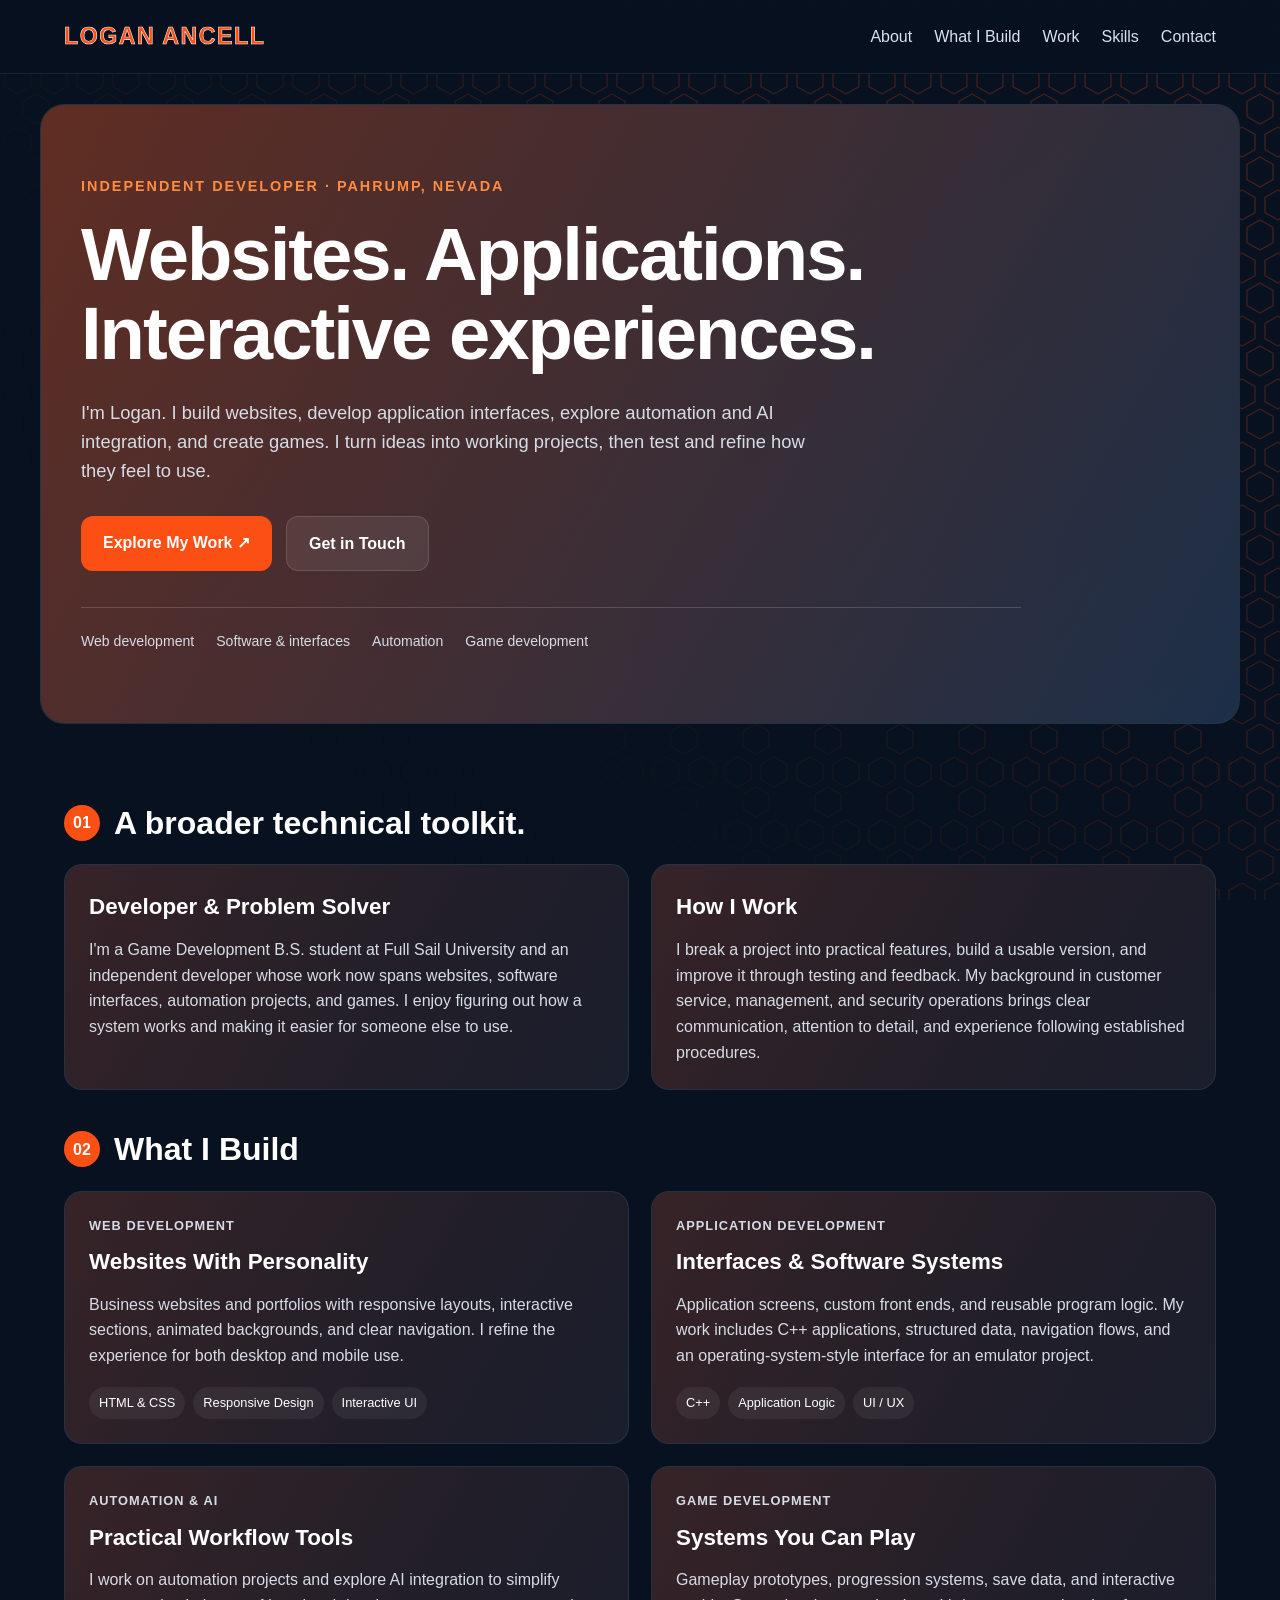
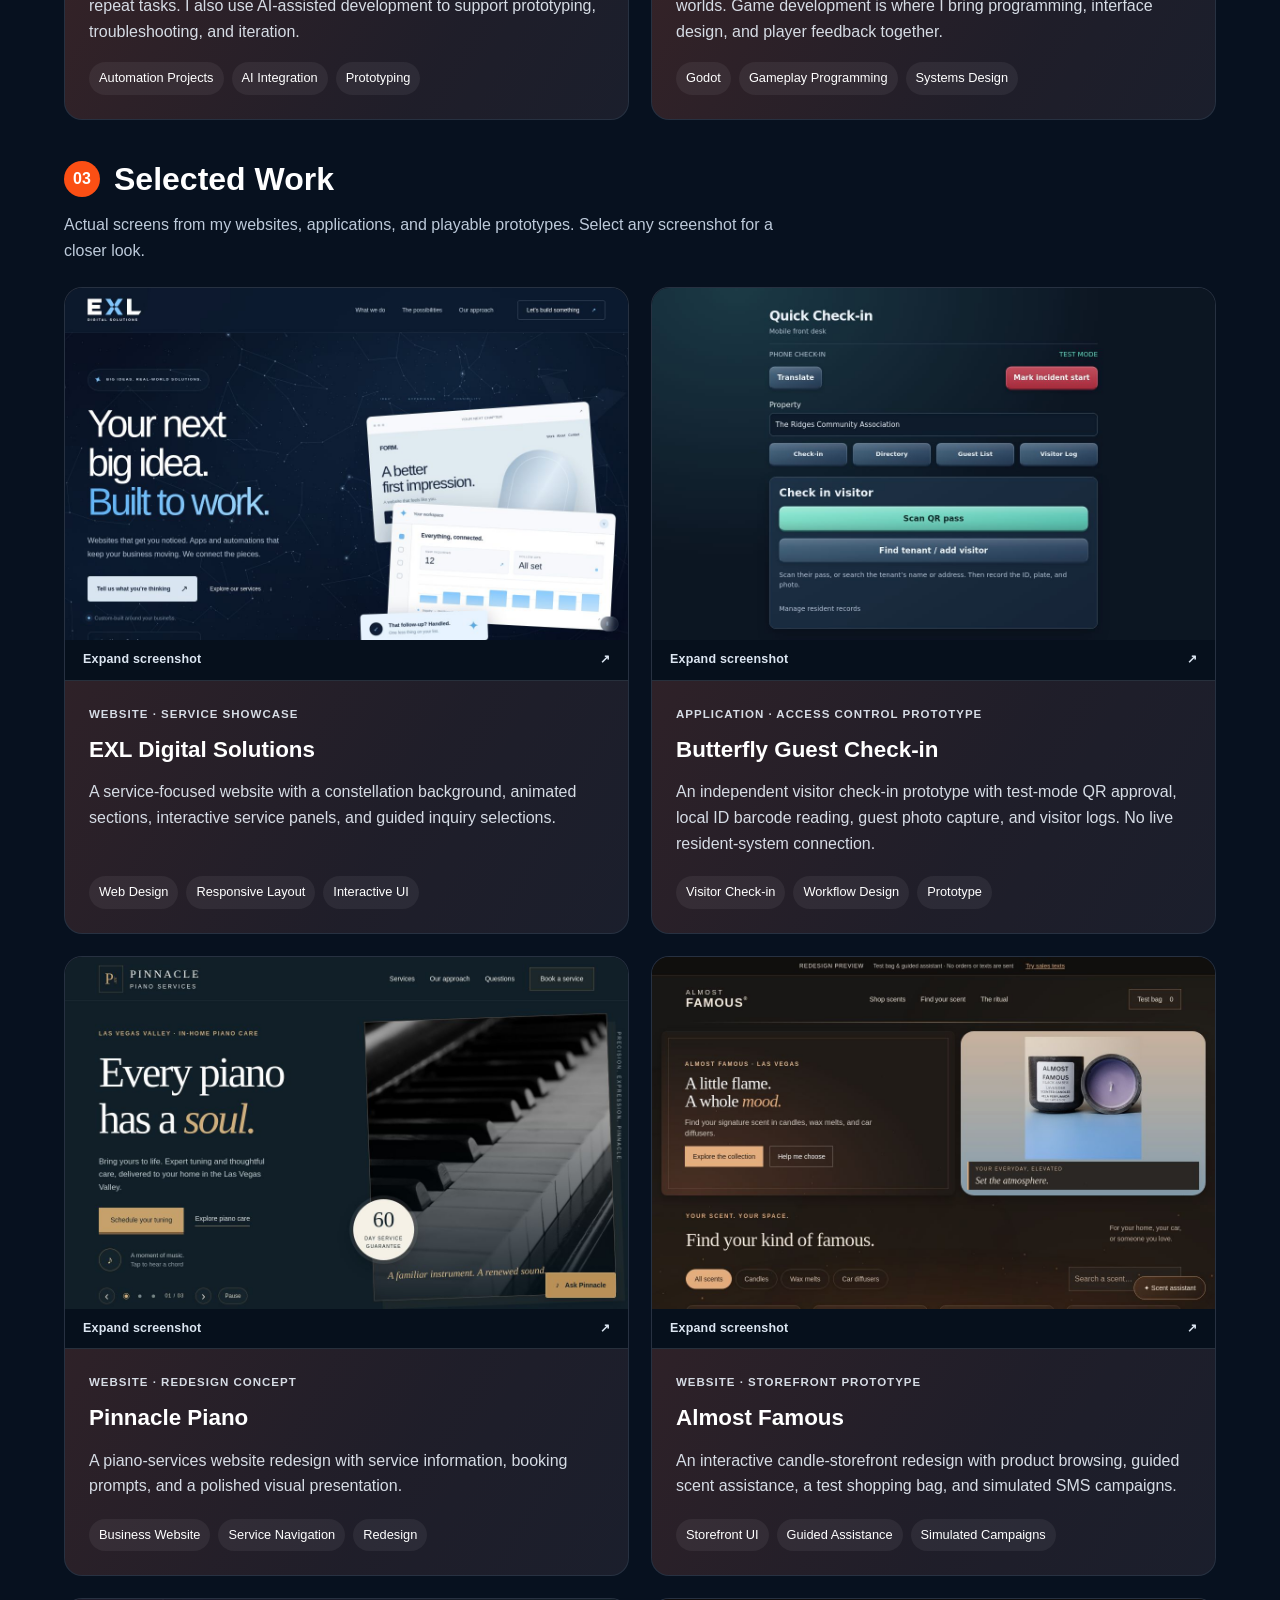
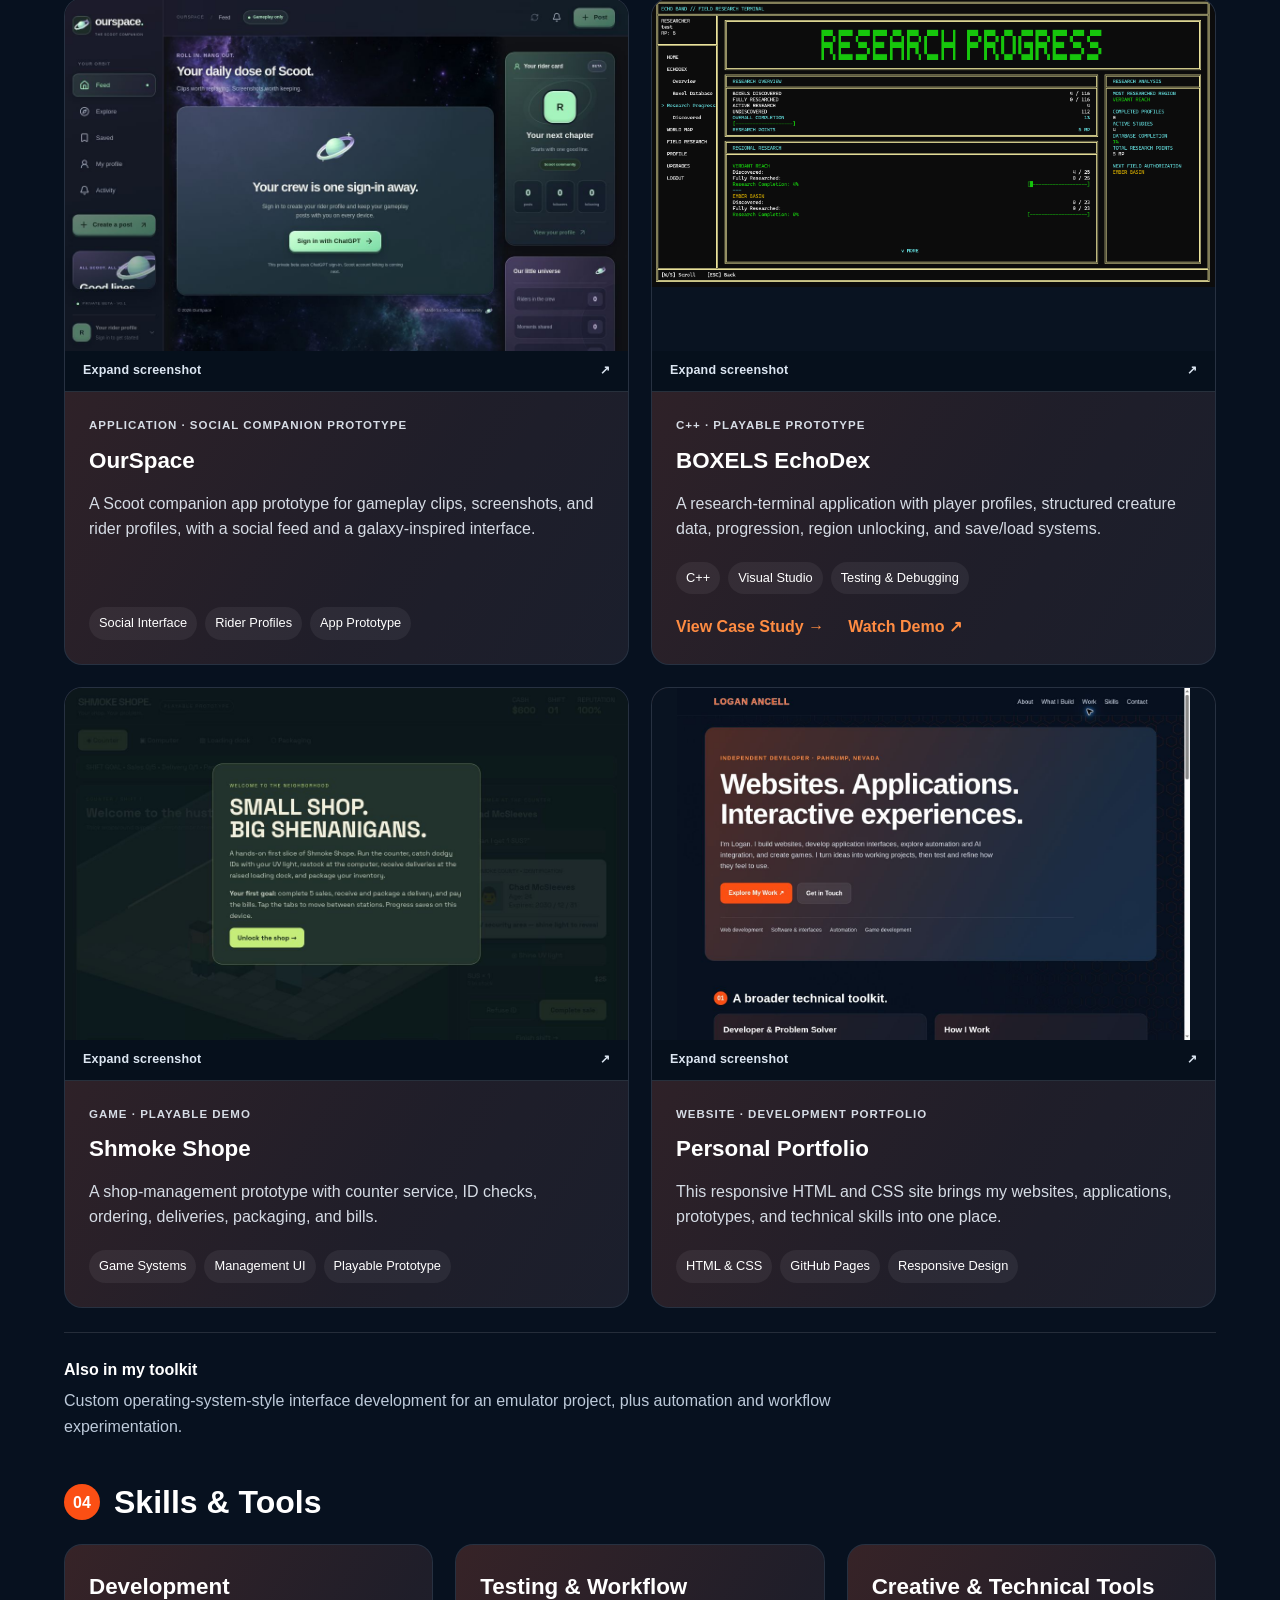
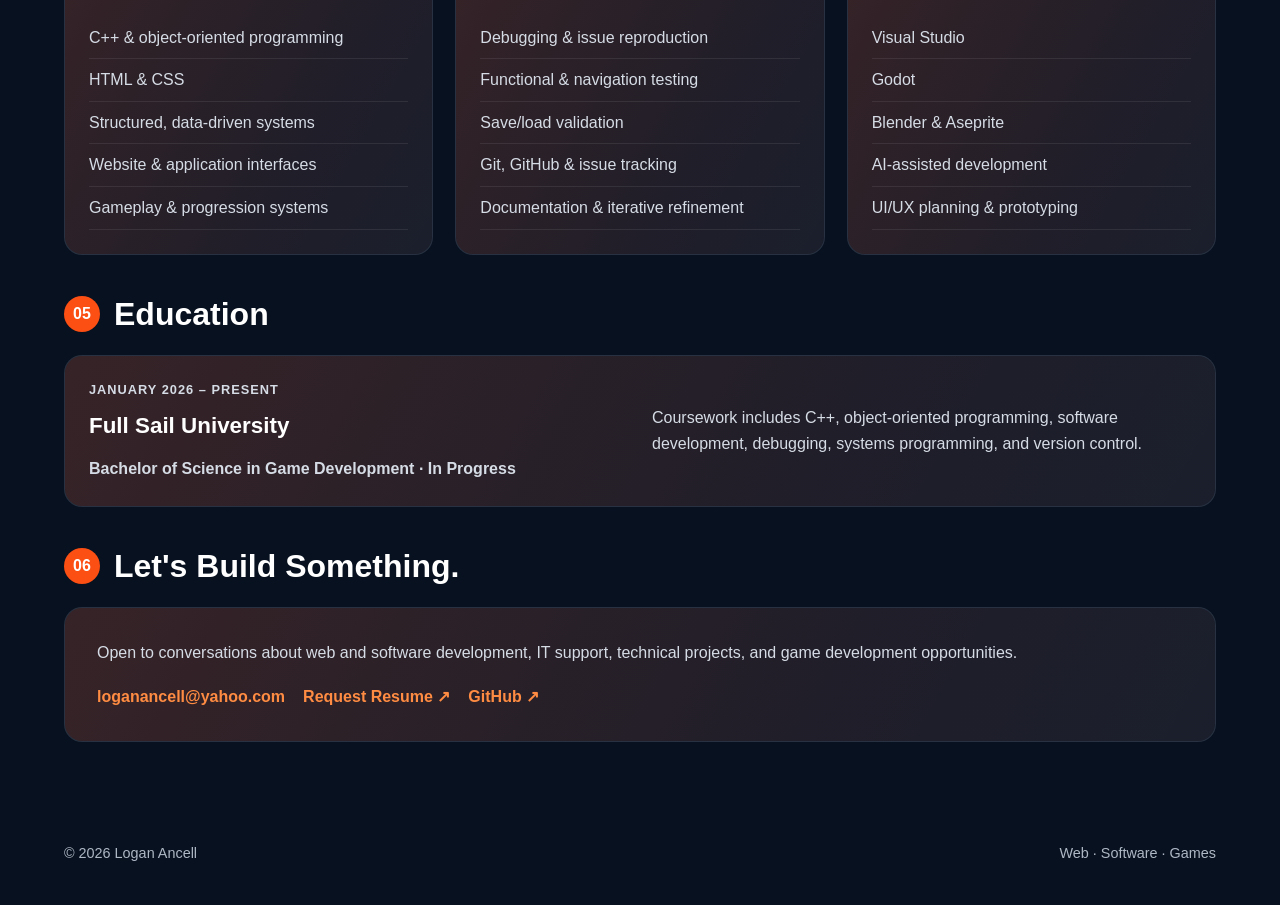
==== index.html @ 23e2dfcd "Add screenshot gallery for web, check-in, app, and game projects" ====
<!DOCTYPE html>
<html lang="en">
<head>
    <meta charset="UTF-8">
    <meta name="viewport" content="width=device-width, initial-scale=1.0">
    <meta name="description" content="Logan Ancell's development portfolio: websites, application interfaces, automation, and games. Explore technical skills and selected work.">
    <meta name="theme-color" content="#07111f">
    <title>Logan Ancell | Web, Software & Game Development</title>
    <link rel="stylesheet" href="style.css?v=20261027-gallery">
</head>
<body>
    <a class="skip-link" href="#main">Skip to content</a>
    <nav class="navbar" aria-label="Main navigation">
        <div class="nav-container">
            <a href="index.html" class="logo">LOGAN ANCELL</a>
            <div class="nav-links">
                <a href="#about">About</a>
                <a href="#capabilities">What I Build</a>
                <a href="#projects">Work</a>
                <a href="#skills">Skills</a>
                <a href="#contact">Contact</a>
            </div>
        </div>
    </nav>
    <header class="hero">
        <div class="hero-gradient" aria-hidden="true"></div>
        <div class="hero-content">
            <p class="hero-tag">INDEPENDENT DEVELOPER · PAHRUMP, NEVADA</p>
            <h1>Websites. Applications.<br>Interactive experiences.</h1>
            <p class="hero-text">I'm Logan. I build websites, develop application interfaces, explore automation and AI integration, and create games. I turn ideas into working projects, then test and refine how they feel to use.</p>
            <div class="hero-buttons">
                <a href="#projects" class="btn btn-primary">Explore My Work <span aria-hidden="true">↗</span></a>
                <a href="mailto:loganancell@yahoo.com" class="btn btn-secondary">Get in Touch</a>
            </div>
            <div class="hero-topics" aria-label="Areas of work">
                <span>Web development</span><span>Software & interfaces</span><span>Automation</span><span>Game development</span>
            </div>
        </div>
    </header>
    <main class="page-container" id="main">
        <section id="about" class="section">
            <div class="section-header"><span aria-hidden="true">01</span><h2>A broader technical toolkit.</h2></div>
            <div class="card-grid two-col">
                <article class="card">
                    <h3>Developer & Problem Solver</h3>
                    <p>I'm a Game Development B.S. student at Full Sail University and an independent developer whose work now spans websites, software interfaces, automation projects, and games. I enjoy figuring out how a system works and making it easier for someone else to use.</p>
                </article>
                <article class="card">
                    <h3>How I Work</h3>
                    <p>I break a project into practical features, build a usable version, and improve it through testing and feedback. My background in customer service, management, and security operations brings clear communication, attention to detail, and experience following established procedures.</p>
                </article>
            </div>
        </section>
        <section id="capabilities" class="section">
            <div class="section-header"><span aria-hidden="true">02</span><h2>What I Build</h2></div>
            <div class="card-grid">
                <article class="card capability">
                    <p class="project-label">WEB DEVELOPMENT</p><h3>Websites With Personality</h3>
                    <p>Business websites and portfolios with responsive layouts, interactive sections, animated backgrounds, and clear navigation. I refine the experience for both desktop and mobile use.</p>
                    <div class="tags"><span>HTML & CSS</span><span>Responsive Design</span><span>Interactive UI</span></div>
                </article>
                <article class="card capability">
                    <p class="project-label">APPLICATION DEVELOPMENT</p><h3>Interfaces & Software Systems</h3>
                    <p>Application screens, custom front ends, and reusable program logic. My work includes C++ applications, structured data, navigation flows, and an operating-system-style interface for an emulator project.</p>
                    <div class="tags"><span>C++</span><span>Application Logic</span><span>UI / UX</span></div>
                </article>
                <article class="card capability">
                    <p class="project-label">AUTOMATION & AI</p><h3>Practical Workflow Tools</h3>
                    <p>I work on automation projects and explore AI integration to simplify repeat tasks. I also use AI-assisted development to support prototyping, troubleshooting, and iteration.</p>
                    <div class="tags"><span>Automation Projects</span><span>AI Integration</span><span>Prototyping</span></div>
                </article>
                <article class="card capability">
                    <p class="project-label">GAME DEVELOPMENT</p><h3>Systems You Can Play</h3>
                    <p>Gameplay prototypes, progression systems, save data, and interactive worlds. Game development is where I bring programming, interface design, and player feedback together.</p>
                    <div class="tags"><span>Godot</span><span>Gameplay Programming</span><span>Systems Design</span></div>
                </article>
            </div>
        </section>
        <section id="projects" class="section">
            <div class="section-header"><span aria-hidden="true">03</span><h2>Selected Work</h2></div>
            <p class="section-intro">Actual screens from my websites, applications, and playable prototypes. Select any screenshot for a closer look.</p>
            <div class="card-grid project-gallery">
                <article class="project-card gallery-card">
                    <a class="screenshot-link" href="images/projects/exl.png" target="_blank" rel="noopener noreferrer" aria-label="Expand EXL Digital Solutions screenshot in a new tab">
                        <img src="images/projects/exl.png" alt="EXL Digital Solutions project interface" width="1200" height="750" loading="lazy" decoding="async">
                        <span class="screenshot-caption">Expand screenshot <span aria-hidden="true">↗</span></span>
                    </a>
                    <p class="project-label">WEBSITE · SERVICE SHOWCASE</p>
                    <h3>EXL Digital Solutions</h3>
                    <p>A service-focused website with a constellation background, animated sections, interactive service panels, and guided inquiry selections.</p>
                    <div class="tags"><span>Web Design</span><span>Responsive Layout</span><span>Interactive UI</span></div>

                </article>
                <article class="project-card gallery-card">
                    <a class="screenshot-link" href="images/projects/butterfly-checkin.png" target="_blank" rel="noopener noreferrer" aria-label="Expand Butterfly Guest Check-in screenshot in a new tab">
                        <img src="images/projects/butterfly-checkin.png" alt="Butterfly Guest Check-in project interface" width="1200" height="750" loading="lazy" decoding="async">
                        <span class="screenshot-caption">Expand screenshot <span aria-hidden="true">↗</span></span>
                    </a>
                    <p class="project-label">APPLICATION · ACCESS CONTROL PROTOTYPE</p>
                    <h3>Butterfly Guest Check-in</h3>
                    <p>An independent visitor check-in prototype with test-mode QR approval, local ID barcode reading, guest photo capture, and visitor logs. No live resident-system connection.</p>
                    <div class="tags"><span>Visitor Check-in</span><span>Workflow Design</span><span>Prototype</span></div>

                </article>
                <article class="project-card gallery-card">
                    <a class="screenshot-link" href="images/projects/pinnacle-piano.png" target="_blank" rel="noopener noreferrer" aria-label="Expand Pinnacle Piano screenshot in a new tab">
                        <img src="images/projects/pinnacle-piano.png" alt="Pinnacle Piano project interface" width="1200" height="750" loading="lazy" decoding="async">
                        <span class="screenshot-caption">Expand screenshot <span aria-hidden="true">↗</span></span>
                    </a>
                    <p class="project-label">WEBSITE · REDESIGN CONCEPT</p>
                    <h3>Pinnacle Piano</h3>
                    <p>A piano-services website redesign with service information, booking prompts, and a polished visual presentation.</p>
                    <div class="tags"><span>Business Website</span><span>Service Navigation</span><span>Redesign</span></div>

                </article>
                <article class="project-card gallery-card">
                    <a class="screenshot-link" href="images/projects/almost-famous.png" target="_blank" rel="noopener noreferrer" aria-label="Expand Almost Famous screenshot in a new tab">
                        <img src="images/projects/almost-famous.png" alt="Almost Famous project interface" width="1200" height="750" loading="lazy" decoding="async">
                        <span class="screenshot-caption">Expand screenshot <span aria-hidden="true">↗</span></span>
                    </a>
                    <p class="project-label">WEBSITE · STOREFRONT PROTOTYPE</p>
                    <h3>Almost Famous</h3>
                    <p>An interactive candle-storefront redesign with product browsing, guided scent assistance, a test shopping bag, and simulated SMS campaigns.</p>
                    <div class="tags"><span>Storefront UI</span><span>Guided Assistance</span><span>Simulated Campaigns</span></div>

                </article>
                <article class="project-card gallery-card">
                    <a class="screenshot-link" href="images/projects/ourspace.png" target="_blank" rel="noopener noreferrer" aria-label="Expand OurSpace screenshot in a new tab">
                        <img src="images/projects/ourspace.png" alt="OurSpace project interface" width="1200" height="750" loading="lazy" decoding="async">
                        <span class="screenshot-caption">Expand screenshot <span aria-hidden="true">↗</span></span>
                    </a>
                    <p class="project-label">APPLICATION · SOCIAL COMPANION PROTOTYPE</p>
                    <h3>OurSpace</h3>
                    <p>A Scoot companion app prototype for gameplay clips, screenshots, and rider profiles, with a social feed and a galaxy-inspired interface.</p>
                    <div class="tags"><span>Social Interface</span><span>Rider Profiles</span><span>App Prototype</span></div>

                </article>
                <article class="project-card gallery-card">
                    <a class="screenshot-link" href="images/echodex-research-progress.png" target="_blank" rel="noopener noreferrer" aria-label="Expand BOXELS EchoDex screenshot in a new tab">
                        <img src="images/echodex-research-progress.png" alt="BOXELS EchoDex project interface" width="1200" height="750" loading="lazy" decoding="async">
                        <span class="screenshot-caption">Expand screenshot <span aria-hidden="true">↗</span></span>
                    </a>
                    <p class="project-label">C++ · PLAYABLE PROTOTYPE</p>
                    <h3>BOXELS EchoDex</h3>
                    <p>A research-terminal application with player profiles, structured creature data, progression, region unlocking, and save/load systems.</p>
                    <div class="tags"><span>C++</span><span>Visual Studio</span><span>Testing &amp; Debugging</span></div>
                    <div class="project-actions"><a href="projects/echodex.html" class="project-link">View Case Study →</a><a href="https://youtu.be/USU3MhG3z7o" target="_blank" rel="noopener noreferrer" class="project-link">Watch Demo ↗</a></div>
                </article>
                <article class="project-card gallery-card">
                    <a class="screenshot-link" href="images/projects/shmoke-shope.png" target="_blank" rel="noopener noreferrer" aria-label="Expand Shmoke Shope screenshot in a new tab">
                        <img src="images/projects/shmoke-shope.png" alt="Shmoke Shope project interface" width="1200" height="750" loading="lazy" decoding="async">
                        <span class="screenshot-caption">Expand screenshot <span aria-hidden="true">↗</span></span>
                    </a>
                    <p class="project-label">GAME · PLAYABLE DEMO</p>
                    <h3>Shmoke Shope</h3>
                    <p>A shop-management prototype with counter service, ID checks, ordering, deliveries, packaging, and bills.</p>
                    <div class="tags"><span>Game Systems</span><span>Management UI</span><span>Playable Prototype</span></div>

                </article>
                <article class="project-card gallery-card">
                    <a class="screenshot-link" href="images/projects/portfolio.jpg" target="_blank" rel="noopener noreferrer" aria-label="Expand Personal Portfolio screenshot in a new tab">
                        <img src="images/projects/portfolio.jpg" alt="Personal Portfolio project interface" width="1200" height="750" loading="lazy" decoding="async">
                        <span class="screenshot-caption">Expand screenshot <span aria-hidden="true">↗</span></span>
                    </a>
                    <p class="project-label">WEBSITE · DEVELOPMENT PORTFOLIO</p>
                    <h3>Personal Portfolio</h3>
                    <p>This responsive HTML and CSS site brings my websites, applications, prototypes, and technical skills into one place.</p>
                    <div class="tags"><span>HTML &amp; CSS</span><span>GitHub Pages</span><span>Responsive Design</span></div>

                </article>
            </div>
            <div class="additional-work">
                <h3>Also in my toolkit</h3>
                <p>Custom operating-system-style interface development for an emulator project, plus automation and workflow experimentation.</p>
            </div>
        </section>
        <section id="skills" class="section">
            <div class="section-header"><span aria-hidden="true">04</span><h2>Skills & Tools</h2></div>
            <div class="card-grid three-col">
                <article class="card"><h3>Development</h3><ul>
                    <li>C++ & object-oriented programming</li><li>HTML & CSS</li><li>Structured, data-driven systems</li><li>Website & application interfaces</li><li>Gameplay & progression systems</li>
                </ul></article>
                <article class="card"><h3>Testing & Workflow</h3><ul>
                    <li>Debugging & issue reproduction</li><li>Functional & navigation testing</li><li>Save/load validation</li><li>Git, GitHub & issue tracking</li><li>Documentation & iterative refinement</li>
                </ul></article>
                <article class="card"><h3>Creative & Technical Tools</h3><ul>
                    <li>Visual Studio</li><li>Godot</li><li>Blender & Aseprite</li><li>AI-assisted development</li><li>UI/UX planning & prototyping</li>
                </ul></article>
            </div>
        </section>
        <section id="education" class="section">
            <div class="section-header"><span aria-hidden="true">05</span><h2>Education</h2></div>
            <article class="card education-card">
                <div><p class="project-label">JANUARY 2026 – PRESENT</p><h3>Full Sail University</h3><p><strong>Bachelor of Science in Game Development · In Progress</strong></p></div>
                <p>Coursework includes C++, object-oriented programming, software development, debugging, systems programming, and version control.</p>
            </article>
        </section>
        <section id="contact" class="section">
            <div class="section-header"><span aria-hidden="true">06</span><h2>Let's Build Something.</h2></div>
            <div class="card contact-card">
                <p>Open to conversations about web and software development, IT support, technical projects, and game development opportunities.</p>
                <div class="contact-links">
                    <a href="mailto:loganancell@yahoo.com">loganancell@yahoo.com</a>
                    <a href="mailto:loganancell@yahoo.com?subject=Resume%20request">Request Resume <span aria-hidden="true">↗</span></a>
                    <a href="https://github.com/itzpvlmz" target="_blank" rel="noopener noreferrer">GitHub <span aria-hidden="true">↗</span></a>
                </div>
            </div>
        </section>
    </main>
    <footer class="footer"><p>© 2026 Logan Ancell</p><p>Web · Software · Games</p></footer>
</body>
</html>
---- style.css ----
* {
    margin: 0;
    padding: 0;
    box-sizing: border-box;
}

html {
    scroll-behavior: smooth;
}

body {
    font-family: Arial, Helvetica, sans-serif;
    background: #07111f;
    color: #ffffff;
    line-height: 1.6;
    position: relative;
    overflow-x: hidden;
}

body::before {
    content: "";
    position: fixed;
    inset: 0;
    pointer-events: none;
    z-index: 0;

    /* smaller, tighter hex honeycomb pattern */
    background-image: url("data:image/svg+xml,%3Csvg xmlns='http://www.w3.org/2000/svg' width='72' height='63' viewBox='0 0 72 63'%3E%3Cg fill='none' stroke='%23fb4f14' stroke-width='1.35'%3E%3Cpath d='M18 1 L31 8.5 L31 23.5 L18 31 L5 23.5 L5 8.5 Z'/%3E%3Cpath d='M54 1 L67 8.5 L67 23.5 L54 31 L41 23.5 L41 8.5 Z'/%3E%3Cpath d='M36 31 L49 38.5 L49 53.5 L36 61 L23 53.5 L23 38.5 Z'/%3E%3C/g%3E%3C/svg%3E");
    background-repeat: repeat;
    background-size: 72px 63px;

    /* animate visibility instead of movement */
    opacity: 0.24;
    animation: honeycombOpacity 9s ease-in-out infinite;

    /* strong top-right, fades toward bottom-left */
    -webkit-mask-image: linear-gradient(
    225deg,
    #000 0%,
    #000 12%,
    rgba(0, 0, 0, 0.92) 22%,
    rgba(0, 0, 0, 0.68) 38%,
    rgba(0, 0, 0, 0.32) 55%,
    rgba(0, 0, 0, 0.10) 68%,
    transparent 82%
);

mask-image: linear-gradient(
    225deg,
    #000 0%,
    #000 12%,
    rgba(0, 0, 0, 0.92) 22%,
    rgba(0, 0, 0, 0.68) 38%,
    rgba(0, 0, 0, 0.32) 55%,
    rgba(0, 0, 0, 0.10) 68%,
    transparent 82%
);
}

@keyframes honeycombOpacity {
    0%   { opacity: 0.18; }
    50%  { opacity: 0.40; }
    100% { opacity: 0.18; }
}

.navbar,
.hero,
.page-container,
.footer {
    position: relative;
    z-index: 1;
}

/* NAVBAR */
.navbar {
    position: sticky;
    top: 0;
    z-index: 1000;
    background: rgba(7, 17, 31, 0.9);
    backdrop-filter: blur(10px);
    border-bottom: 1px solid rgba(255,255,255,0.08);
}

.nav-container {
    max-width: 1200px;
    margin: auto;
    padding: 18px 24px;
    display: flex;
    justify-content: space-between;
    align-items: center;
}

.logo {
    display: inline-block;

    font-size: 1.45rem;
    font-weight: 900;
    letter-spacing: 1.5px;

    color: #fb4f14;

    /* Thin white outline around the letters */
    -webkit-text-stroke: 0.6px #ffffff;

    text-decoration: none;

    transform-origin: center;

    transition:
        transform 0.3s ease,
        text-shadow 0.3s ease,
        color 0.3s ease;
}

.logo:hover {
    transform: scale(1.10);

    color: #ff5a1f;

    text-shadow:
        0 0 6px rgba(251, 79, 20, 0.9),
        0 0 12px rgba(251, 79, 20, 0.7),
        0 0 22px rgba(251, 79, 20, 0.5),
        0 0 36px rgba(251, 79, 20, 0.25);
}

.nav-links {
    display: flex;
    gap: 22px;
}

.nav-links a {
    color: #d8e2f0;
    text-decoration: none;
    transition: 0.25s ease;
}

.nav-links a:hover {
    color: #fb4f14;
}

/* HERO */
.hero {
    position: relative;
    overflow: hidden;
    max-width: 1200px;
    margin: 30px auto 0;
    min-height: 520px;
    border-radius: 24px;
    padding: 80px 40px;
    background: linear-gradient(135deg, #0d1b2a, #10243f);
    border: 1px solid rgba(255,255,255,0.08);
}

.hero-gradient {
    position: absolute;
    inset: 0;
    background: linear-gradient(
        120deg,
        rgba(251, 79, 20, 0.35),
        rgba(255, 255, 255, 0.05),
        rgba(18, 52, 86, 0.5),
        rgba(251, 79, 20, 0.2)
    );
    background-size: 300% 300%;
    animation: gradientMove 10s ease infinite;
    z-index: 0;
}

@keyframes gradientMove {
    0% { background-position: 0% 50%; }
    50% { background-position: 100% 50%; }
    100% { background-position: 0% 50%; }
}

.hero-content {
    position: relative;
    z-index: 1;
    max-width: 760px;
}

.hero-tag {
    color: #ff8c42;
    font-size: 0.9rem;
    letter-spacing: 2px;
    font-weight: bold;
    margin-bottom: 18px;
}

.hero h1 {
    font-size: clamp(3rem, 7vw, 5.4rem);
    line-height: 0.95;
    margin-bottom: 24px;
}

.hero-text {
    font-size: 1.15rem;
    color: #d6dce5;
    max-width: 650px;
    margin-bottom: 30px;
}

.hero-buttons {
    display: flex;
    gap: 14px;
    flex-wrap: wrap;
}

.btn {
    display: inline-block;
    padding: 14px 22px;
    border-radius: 12px;
    text-decoration: none;
    font-weight: bold;
    transition: 0.25s ease;
}

.btn-primary {
    background: #fb4f14;
    color: #ffffff;
}

.btn-primary:hover {
    transform: translateY(-3px);
    box-shadow: 0 10px 25px rgba(251, 79, 20, 0.35);
}

.btn-secondary {
    background: rgba(255,255,255,0.08);
    color: #ffffff;
    border: 1px solid rgba(255,255,255,0.12);
}

.btn-secondary:hover {
    transform: translateY(-3px);
    border-color: #fb4f14;
}

/* PAGE LAYOUT */
.page-container {
    max-width: 1200px;
    margin: auto;
    padding: 40px 24px 80px;
}

.section {
    margin-top: 40px;
}

.section-header {
    display: flex;
    align-items: center;
    gap: 14px;
    margin-bottom: 22px;
}

.section-header span {
    display: inline-flex;
    width: 36px;
    height: 36px;
    align-items: center;
    justify-content: center;
    border-radius: 50%;
    background: #fb4f14;
    color: #fff;
    font-weight: bold;
}

.section-header h2 {
    font-size: 2rem;
}

/* GRIDS */
.card-grid {
    display: grid;
    grid-template-columns: repeat(2, 1fr);
    gap: 22px;
}

.two-col {
    grid-template-columns: repeat(2, 1fr);
}

.three-col {
    grid-template-columns: repeat(3, 1fr);
}

/* CARDS */
.card,
.project-card {
    position: relative;
    overflow: hidden;
    isolation: isolate;

    background: #0e1a2b;
    border: 1px solid rgba(255, 255, 255, 0.10);
    border-radius: 18px;
    padding: 24px;

    transition:
        transform 0.3s ease,
        box-shadow 0.3s ease,
        border-color 0.3s ease;
}

.project-link {
    display: inline-block;
    margin-top: 20px;

    color: #ff8c42;

    font-weight: bold;
    text-decoration: none;

    transition: 0.2s ease;
}

.project-link:hover {
    color: #ffffff;
    transform: translateX(4px);
}

/* Animated gradient inside every card */
.card::before,
.project-card::before {
    content: "";
    position: absolute;
    inset: -40%;
    z-index: 0;
    pointer-events: none;

    background: linear-gradient(
        120deg,
        rgba(251, 79, 20, 0.38) 0%,
        rgba(251, 79, 20, 0.12) 24%,
        rgba(255, 255, 255, 0.04) 42%,
        rgba(25, 64, 110, 0.38) 62%,
        rgba(14, 37, 68, 0.28) 78%,
        rgba(251, 79, 20, 0.24) 100%
    );

    background-size: 250% 250%;

    animation: cardGradientMove 7s ease-in-out infinite;

    opacity: 0.60;

    transition:
        opacity 0.3s ease,
        transform 0.4s ease;
}


/* Keeps text/content above animated background */
.card > *,
.project-card > * {
    position: relative;
    z-index: 1;
}


/* Card hover */
.card:hover,
.project-card:hover {
    transform: translateY(-7px);

    border-color: rgba(251, 79, 20, 0.65);

    box-shadow:
        0 18px 36px rgba(0, 0, 0, 0.35),
        0 0 22px rgba(251, 79, 20, 0.18);
}


/* Gradient gets brighter on hover */
.card:hover::before,
.project-card:hover::before {
    opacity: 0.88;
    transform: scale(1.08);
}


/* Card headings */
.card h3,
.project-card h3 {
    font-size: 1.4rem;
    margin-bottom: 12px;
}


/* Card text */
.card p,
.project-card p {
    color: #d6dce5;
}


/* Animated gradient movement */
@keyframes cardGradientMove {
    0% {
        background-position: 0% 50%;
        transform: translate3d(-3%, -2%, 0);
    }

    50% {
        background-position: 100% 50%;
        transform: translate3d(3%, 2%, 0);
    }

    100% {
        background-position: 0% 50%;
        transform: translate3d(-3%, -2%, 0);
    }
}


/* ------------------------------
   PROJECT CARD DETAILS
------------------------------ */

.project-label {
    color: #ff8c42;
    font-size: 0.8rem;
    font-weight: bold;
    letter-spacing: 1px;
    margin-bottom: 8px;
}

.project-top {
    margin-bottom: 10px;
}

.project-image {
    display: block;
    width: 100%;
    max-height: 180px;
    object-fit: cover;
}

/* TAGS */
.tags {
    display: flex;
    flex-wrap: wrap;
    gap: 8px;
    margin-top: 18px;
}

.tags span {
    background: rgba(255,255,255,0.06);
    color: #ffffff;
    padding: 6px 10px;
    border-radius: 999px;
    font-size: 0.8rem;
}

/* LISTS */
ul {
    list-style: none;
    margin-top: 8px;
}

li {
    padding: 8px 0;
    border-bottom: 1px solid rgba(255,255,255,0.08);
    color: #d6dce5;
}

/* CONTACT */
.contact-links {
    display: flex;
    gap: 18px;
    margin-top: 18px;
    flex-wrap: wrap;
}

.contact-links a,
.contact-email {
    color: #ff8c42;
    text-decoration: none;
    font-weight: bold;
    font-size: 1rem;
    font-family: Arial, Helvetica, sans-serif;
}

.contact-links a:hover {
    color: #ffffff;
}

/* FOOTER */
.footer {
    max-width: 1200px;
    margin: 0 auto 40px;
    padding: 20px 24px 0;
    display: flex;
    justify-content: space-between;
    gap: 10px;
    color: #aeb8c5;
    font-size: 0.9rem;
}

/* MOBILE */
@media (max-width: 900px) {
    .card-grid,
    .two-col,
    .three-col {
        grid-template-columns: 1fr;
    }

    .hero {
        padding: 60px 24px;
        min-height: auto;
    }
}

@media (max-width: 700px) {
    .nav-container {
        flex-direction: column;
        gap: 12px;
        align-items: flex-start;
    }

    .nav-links {
        flex-wrap: wrap;
        gap: 14px;
    }

    .hero h1 {
        font-size: 2.7rem;
    }

    .footer {
        flex-direction: column;
    }
}

/* ------------------------------
   CASE STUDY
------------------------------ */

.case-hero {
    position: relative;
    overflow: hidden;

    max-width: 1200px;
    margin: 30px auto 0;
    padding: 75px 40px;

    border-radius: 24px;

    background:
        linear-gradient(
            120deg,
            rgba(251, 79, 20, 0.26),
            rgba(19, 36, 60, 0.92),
            rgba(24, 63, 104, 0.72)
        );

    background-size: 300% 300%;
    animation: gradientMove 10s ease infinite;

    border: 1px solid rgba(255, 255, 255, 0.08);

    z-index: 1;
}

.case-hero-content {
    max-width: 950px;
}

.case-hero h1 {
    font-size: clamp(3rem, 7vw, 5.5rem);
    line-height: 1;
    margin-bottom: 25px;
}

.case-intro {
    max-width: 780px;
    color: #d6dce5;
    font-size: 1.15rem;
    margin-bottom: 40px;
}

.case-meta-grid {
    display: grid;
    grid-template-columns: repeat(2, 1fr);
    gap: 14px;
}

.case-meta-card {
    padding: 18px;

    border-radius: 14px;

    background: rgba(6, 15, 27, 0.55);
    border: 1px solid rgba(255, 255, 255, 0.08);
}

.case-meta-card span {
    display: block;

    color: #ff8c42;

    font-size: 0.7rem;
    font-weight: bold;
    letter-spacing: 1.5px;

    margin-bottom: 5px;
}

.case-meta-card strong {
    font-size: 0.95rem;
}

.case-container {
    position: relative;
    z-index: 1;

    max-width: 1200px;
    margin: auto;

    padding: 20px 24px 90px;
}

.case-section {
    padding: 60px 0;
    border-top: 1px solid rgba(255, 255, 255, 0.08);
}

.case-section:first-child {
    border-top: none;
}

.case-two-column {
    display: grid;
    grid-template-columns: repeat(2, 1fr);
    gap: 28px;
}

.case-two-column p,
.case-copy p,
.case-highlight p {
    color: #d6dce5;
    margin-bottom: 18px;
}

.case-highlight {
    position: relative;
    overflow: hidden;

    padding: 28px;

    border-radius: 18px;

    background: rgba(14, 26, 43, 0.92);

    border: 1px solid rgba(251, 79, 20, 0.28);
}

.case-highlight h3 {
    margin-bottom: 15px;
}

.case-highlight ul {
    list-style: none;
}

.case-highlight li {
    padding: 9px 0;
    color: #d6dce5;

    border-bottom: 1px solid rgba(255, 255, 255, 0.07);
}

.case-grid {
    display: grid;
    grid-template-columns: repeat(2, 1fr);
    gap: 20px;
}

.case-card {
    position: relative;
    overflow: hidden;

    padding: 24px;

    border-radius: 18px;

    background: rgba(14, 26, 43, 0.92);

    border: 1px solid rgba(255, 255, 255, 0.08);

    transition:
        transform 0.3s ease,
        border-color 0.3s ease,
        box-shadow 0.3s ease;
}

.case-card:hover {
    transform: translateY(-5px);

    border-color: rgba(251, 79, 20, 0.5);

    box-shadow:
        0 14px 30px rgba(0, 0, 0, 0.3),
        0 0 18px rgba(251, 79, 20, 0.10);
}

.case-card h3 {
    margin-bottom: 10px;
}

.case-card p {
    color: #d6dce5;
}

.media-placeholder {
    min-height: 420px;

    margin-bottom: 28px;

    border-radius: 20px;

    border: 1px dashed rgba(251, 79, 20, 0.5);

    background:
        linear-gradient(
            120deg,
            rgba(251, 79, 20, 0.08),
            rgba(20, 52, 86, 0.18)
        );

    display: flex;
    align-items: center;
    justify-content: center;

    color: rgba(255, 255, 255, 0.45);

    font-size: 0.8rem;
    font-weight: bold;
    letter-spacing: 2px;
}

.case-actions {
    display: flex;
    gap: 14px;
    flex-wrap: wrap;
}

@media (max-width: 800px) {

    .case-meta-grid,
    .case-two-column,
    .case-grid {
        grid-template-columns: 1fr;
    }

    .case-hero {
        padding: 55px 24px;
    }

    .media-placeholder {
        min-height: 240px;
    }

}

    /* ------------------------------
   CASE STUDY IMAGES
------------------------------ */

.case-media {
    position: relative;
    overflow: hidden;

    width: 100%;
    margin-bottom: 28px;

    border-radius: 20px;

    border: 1px solid rgba(251, 79, 20, 0.35);

    background: #08111f;

    box-shadow:
        0 18px 40px rgba(0, 0, 0, 0.28),
        0 0 20px rgba(251, 79, 20, 0.06);
}

.case-image {
    display: block;

    width: 100%;
    height: auto;

    transition:
        transform 0.5s ease,
        filter 0.5s ease;
}

.case-media:hover .case-image {
    transform: scale(1.015);
    filter: brightness(1.06);
}

/* Portfolio overview and accessible navigation */
section[id], main[id] { scroll-margin-top: 110px; }
.skip-link { position: fixed; top: -80px; left: 16px; z-index: 2000; padding: 12px 18px; background: #fff; color: #07111f; border-radius: 8px; }
.skip-link:focus { top: 12px; }
a:focus-visible { outline: 3px solid #ffb48a; outline-offset: 5px; }
.hero { min-height: auto; padding: 70px 40px; }
.hero-content { max-width: 940px; }
.hero h1 { font-size: clamp(2.6rem, 5.8vw, 4.7rem); line-height: 1.06; letter-spacing: -2px; }
.hero-text { max-width: 760px; }
.hero-topics { display: flex; flex-wrap: wrap; gap: 10px 22px; margin-top: 36px; padding-top: 22px; border-top: 1px solid rgba(255,255,255,.16); color: #d6dce5; font-size: .88rem; }
.section-intro { max-width: 720px; color: #bdcada; margin: -8px 0 24px; }
.section-header span { flex-shrink: 0; }
.section-header h2 { line-height: 1.2; }
.project-details { margin-top: 18px; }
.project-details li { font-size: .94rem; }
.project-details strong { color: #fff; }
.project-actions { display: flex; flex-wrap: wrap; gap: 8px 24px; }
.education-card { display: grid; grid-template-columns: 1fr 1fr; gap: 24px; align-items: center; }
.contact-links a { overflow-wrap: anywhere; }
.contact-card { padding: 32px; }
@media (max-width: 900px) {
    .hero { margin: 20px 24px 0; padding: 48px 28px; }
    .education-card { grid-template-columns: 1fr; gap: 16px; }
}
@media (max-width: 700px) {
    section[id], main[id] { scroll-margin-top: 145px; }
    .nav-container { padding: 14px 20px; }
    .nav-links { gap: 8px 18px; font-size: .9rem; }
    .nav-links a { padding: 4px 0; }
    .hero { margin: 16px 16px 0; padding: 36px 22px; }
    .hero h1 { font-size: clamp(2.15rem, 9vw, 3.4rem); letter-spacing: -1px; }
    .hero-tag { font-size: .75rem; letter-spacing: 1.2px; }
    .hero-text { font-size: 1rem; }
    .page-container { padding: 24px 16px 48px; }
    .section { margin-top: 32px; }
    .section-header h2 { font-size: 1.55rem; }
    .card, .project-card, .contact-card { padding: 22px; }
    .contact-links { flex-direction: column; gap: 16px; }
    .hero-buttons .btn { text-align: center; }
}
@media (prefers-reduced-motion: reduce) {
    html { scroll-behavior: auto; }
    *, *::before, *::after { animation: none !important; transition: none !important; }
}

/* Screenshot-led project gallery */
.gallery-card { display: flex; flex-direction: column; }
.screenshot-link {
    display: block; overflow: hidden; margin: -24px -24px 24px;
    color: #dce6f2; text-decoration: none;
    border-bottom: 1px solid rgba(255,255,255,.12);
    background: #091321;
}
.screenshot-link img {
    display: block; width: 100%; height: auto; aspect-ratio: 8 / 5;
    object-fit: contain; object-position: top; transition: filter .25s ease;
}
.screenshot-caption {
    display: flex; justify-content: space-between; padding: 10px 18px;
    font-size: .78rem; font-weight: bold; letter-spacing: .2px;
    background: rgba(6,15,27,.8);
}
.screenshot-link:hover img { filter: brightness(1.1); }
.screenshot-link:hover .screenshot-caption { color: #ffad7c; }
.gallery-card h3 { font-size: 1.4rem; }
.gallery-card .project-label { font-size: .72rem; }
.gallery-card .tags { margin-top: auto; padding-top: 20px; }
.additional-work {
    margin-top: 24px; padding: 24px 0 4px;
    border-top: 1px solid rgba(255,255,255,.12);
}
.additional-work h3 { font-size: 1rem; margin-bottom: 6px; }
.additional-work p { color: #bdcada; max-width: 780px; }
@media (max-width: 700px) {
    .screenshot-link { margin: -22px -22px 22px; }
}
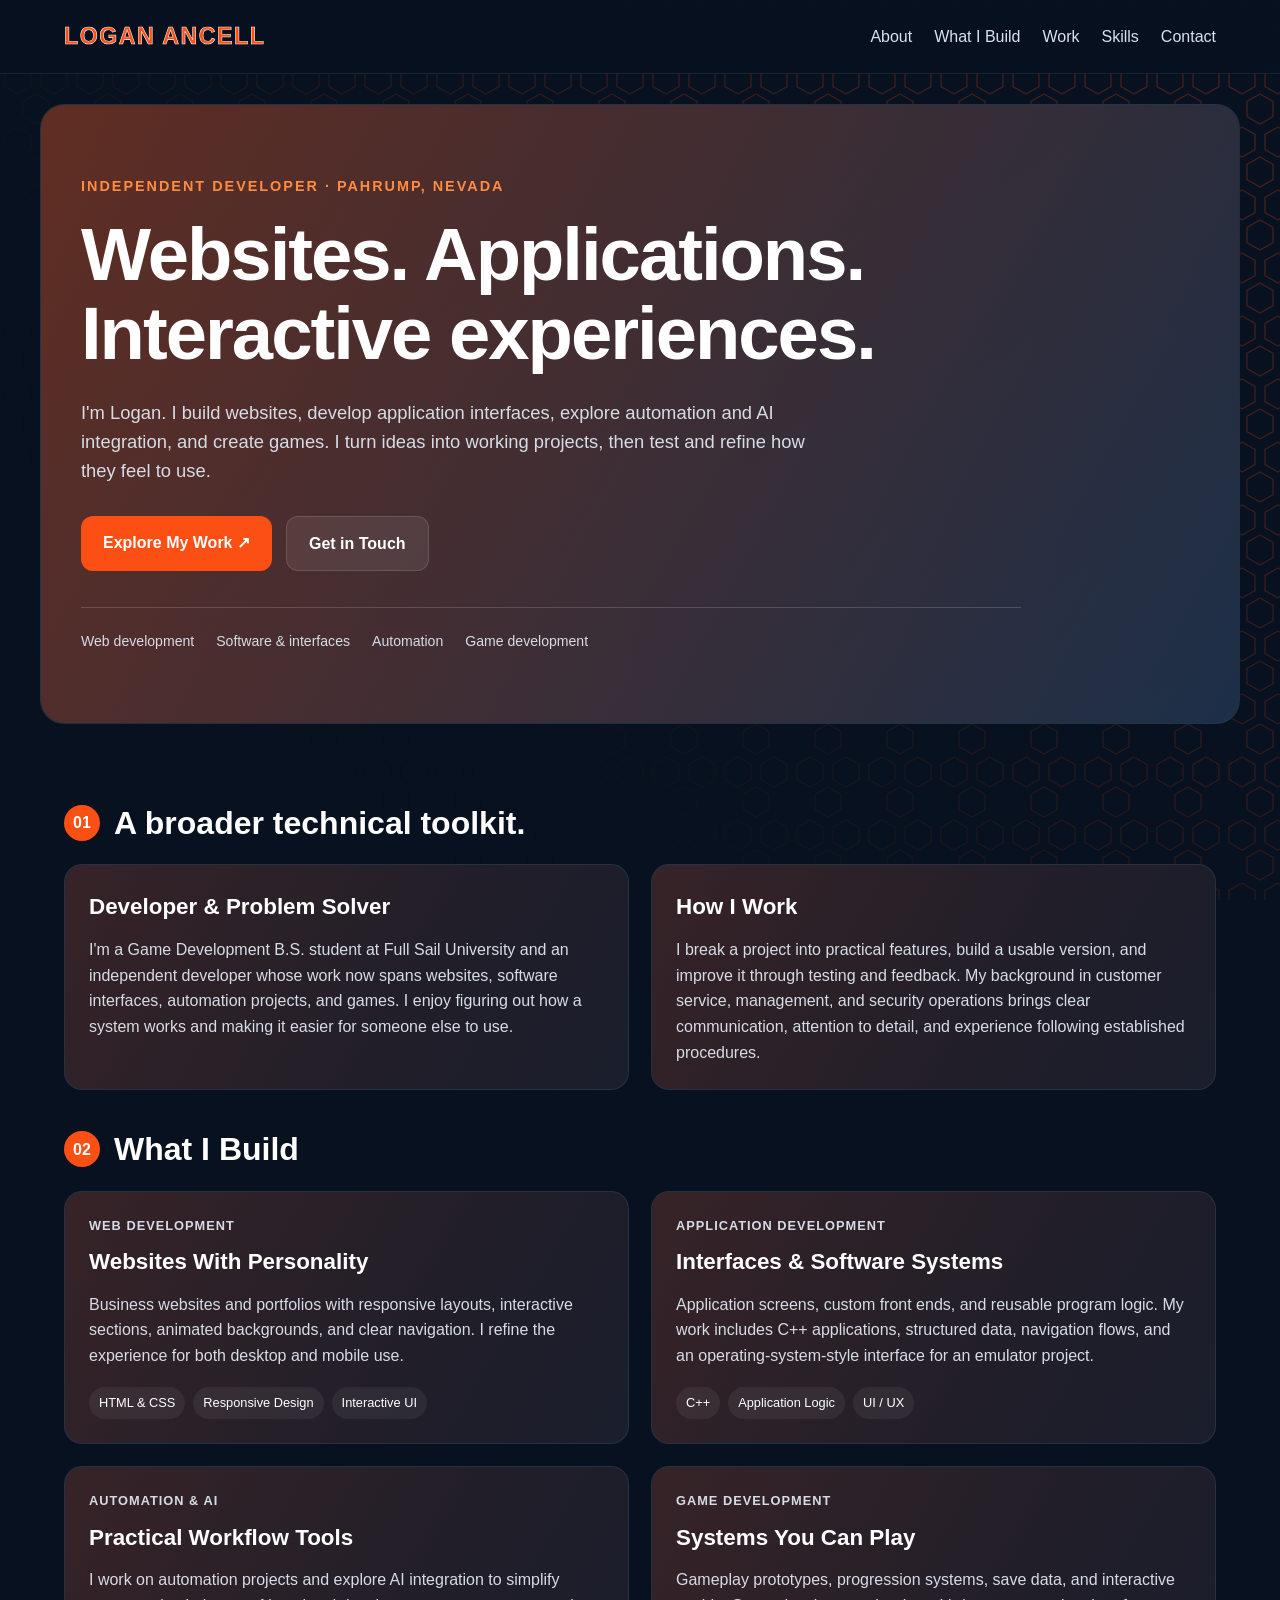
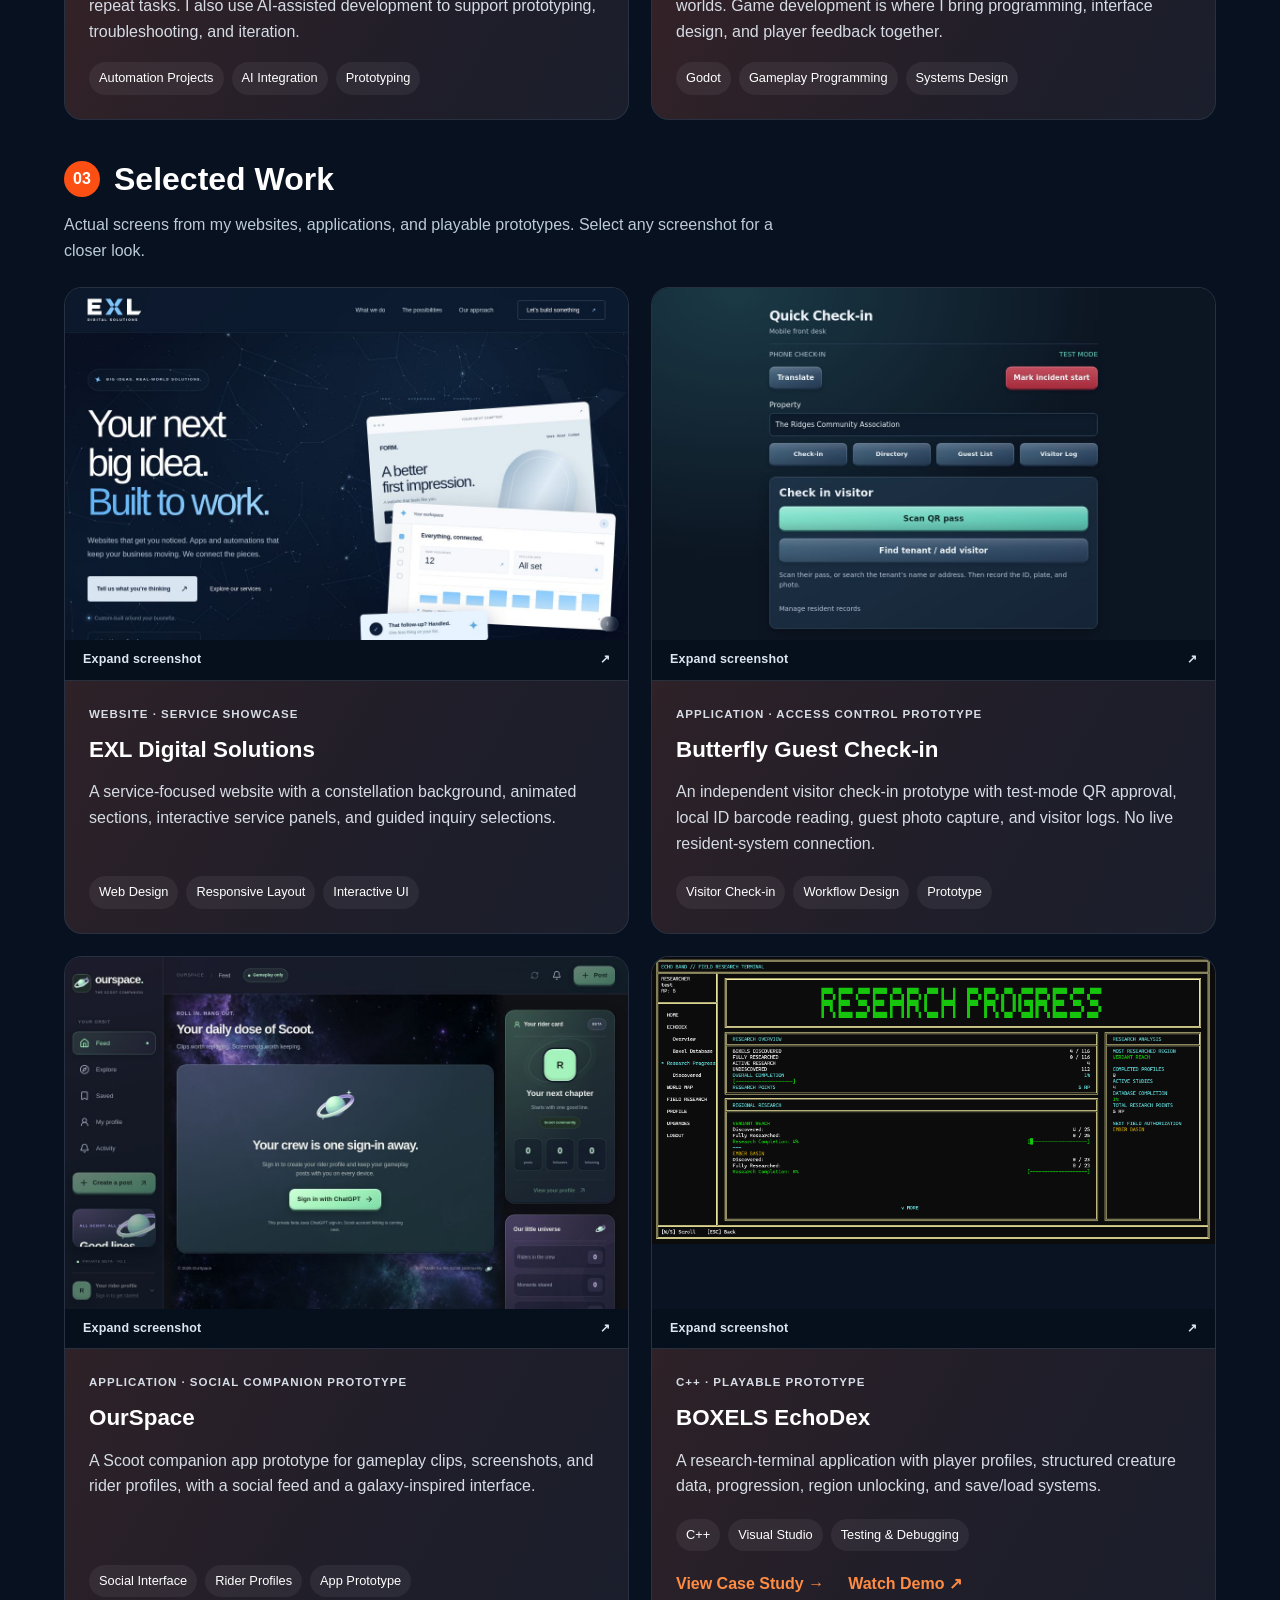
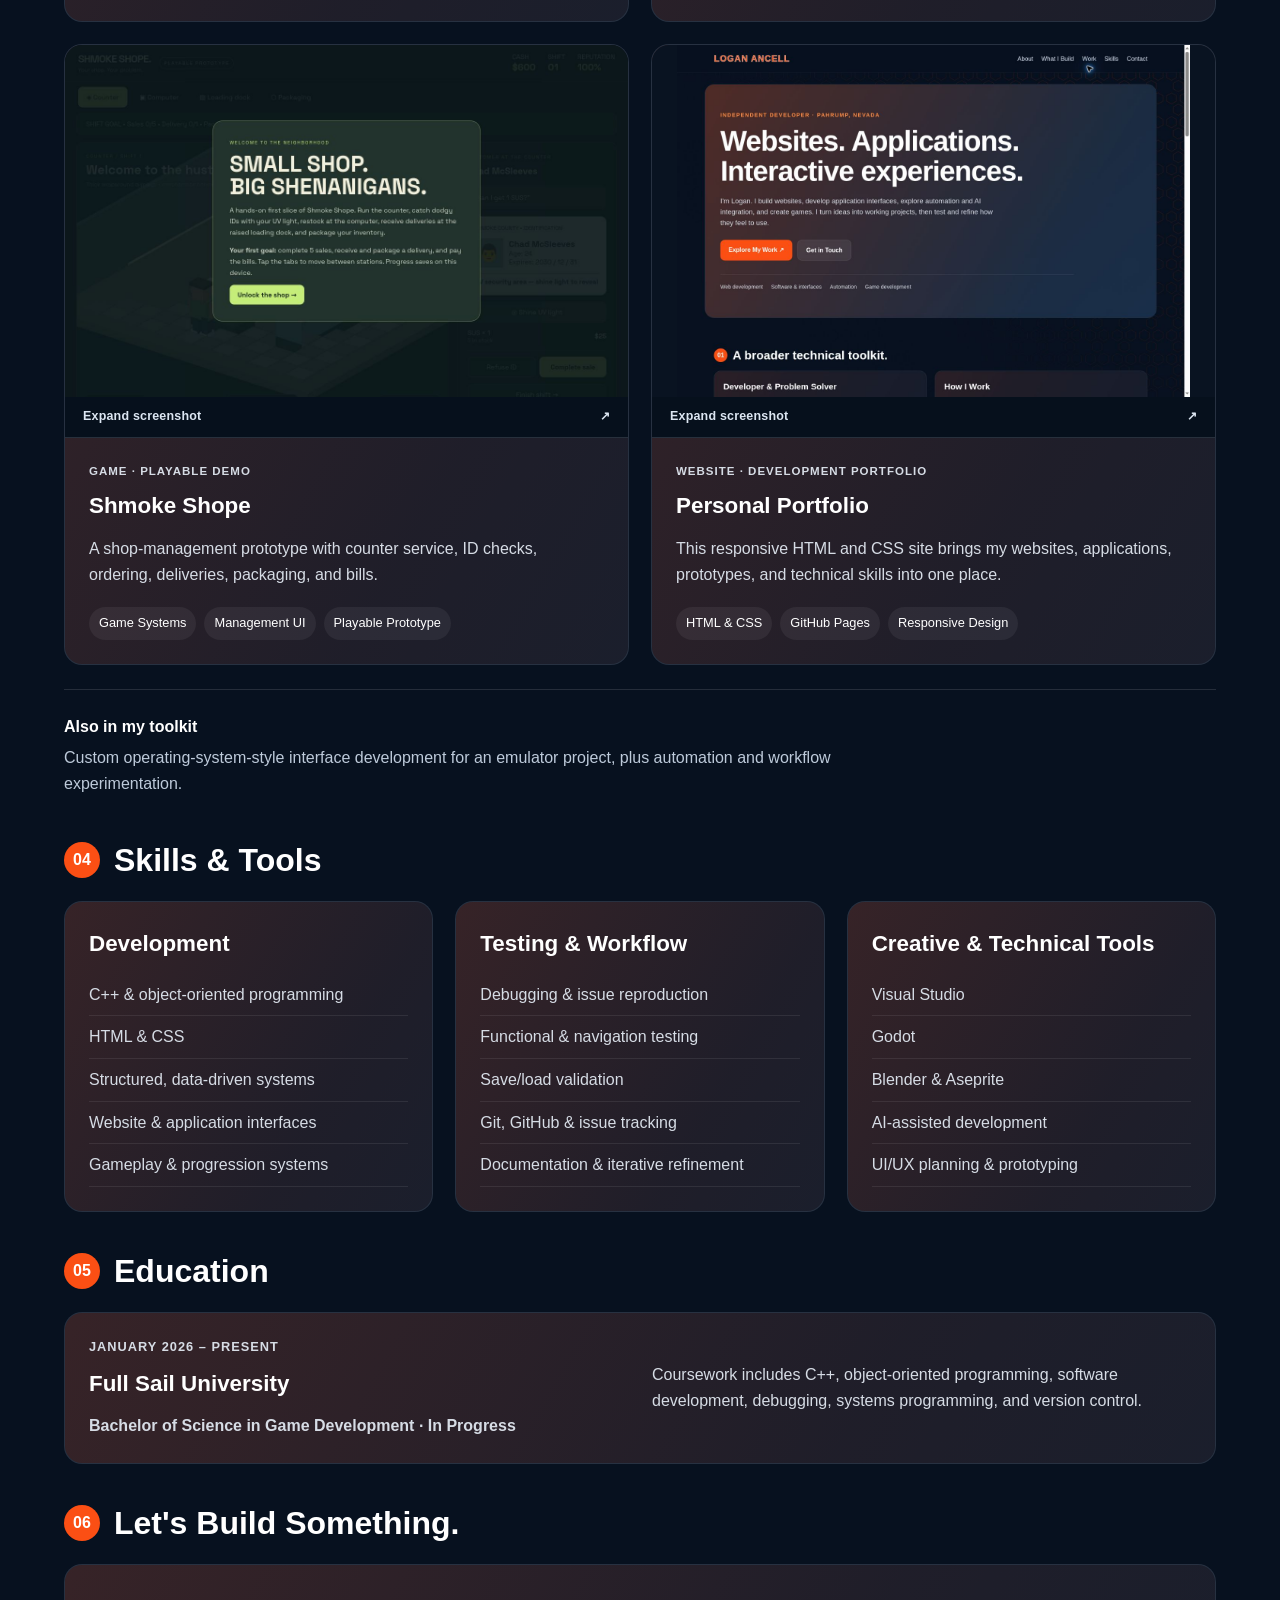
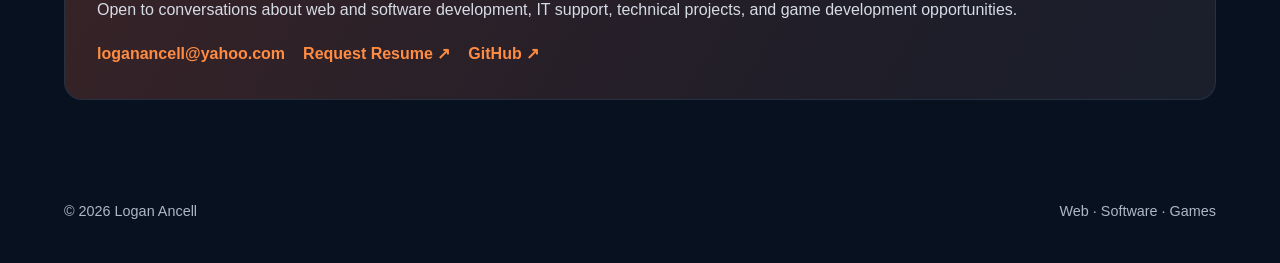
==== commit 6475824b: "Remove unshipped piano and candle redesigns from portfolio" ====
--- a/index.html
+++ b/index.html
@@ -6,7 +6,7 @@
     <meta name="description" content="Logan Ancell's development portfolio: websites, application interfaces, automation, and games. Explore technical skills and selected work.">
     <meta name="theme-color" content="#07111f">
     <title>Logan Ancell | Web, Software & Game Development</title>
-    <link rel="stylesheet" href="style.css?v=20261027-gallery">
+    <link rel="stylesheet" href="style.css?v=20261027-gallery2">
 </head>
 <body>
     <a class="skip-link" href="#main">Skip to content</a>
@@ -103,28 +103,6 @@
 
                 </article>
                 <article class="project-card gallery-card">
-                    <a class="screenshot-link" href="images/projects/pinnacle-piano.png" target="_blank" rel="noopener noreferrer" aria-label="Expand Pinnacle Piano screenshot in a new tab">
-                        <img src="images/projects/pinnacle-piano.png" alt="Pinnacle Piano project interface" width="1200" height="750" loading="lazy" decoding="async">
-                        <span class="screenshot-caption">Expand screenshot <span aria-hidden="true">↗</span></span>
-                    </a>
-                    <p class="project-label">WEBSITE · REDESIGN CONCEPT</p>
-                    <h3>Pinnacle Piano</h3>
-                    <p>A piano-services website redesign with service information, booking prompts, and a polished visual presentation.</p>
-                    <div class="tags"><span>Business Website</span><span>Service Navigation</span><span>Redesign</span></div>
-
-                </article>
-                <article class="project-card gallery-card">
-                    <a class="screenshot-link" href="images/projects/almost-famous.png" target="_blank" rel="noopener noreferrer" aria-label="Expand Almost Famous screenshot in a new tab">
-                        <img src="images/projects/almost-famous.png" alt="Almost Famous project interface" width="1200" height="750" loading="lazy" decoding="async">
-                        <span class="screenshot-caption">Expand screenshot <span aria-hidden="true">↗</span></span>
-                    </a>
-                    <p class="project-label">WEBSITE · STOREFRONT PROTOTYPE</p>
-                    <h3>Almost Famous</h3>
-                    <p>An interactive candle-storefront redesign with product browsing, guided scent assistance, a test shopping bag, and simulated SMS campaigns.</p>
-                    <div class="tags"><span>Storefront UI</span><span>Guided Assistance</span><span>Simulated Campaigns</span></div>
-
-                </article>
-                <article class="project-card gallery-card">
                     <a class="screenshot-link" href="images/projects/ourspace.png" target="_blank" rel="noopener noreferrer" aria-label="Expand OurSpace screenshot in a new tab">
                         <img src="images/projects/ourspace.png" alt="OurSpace project interface" width="1200" height="750" loading="lazy" decoding="async">
                         <span class="screenshot-caption">Expand screenshot <span aria-hidden="true">↗</span></span>
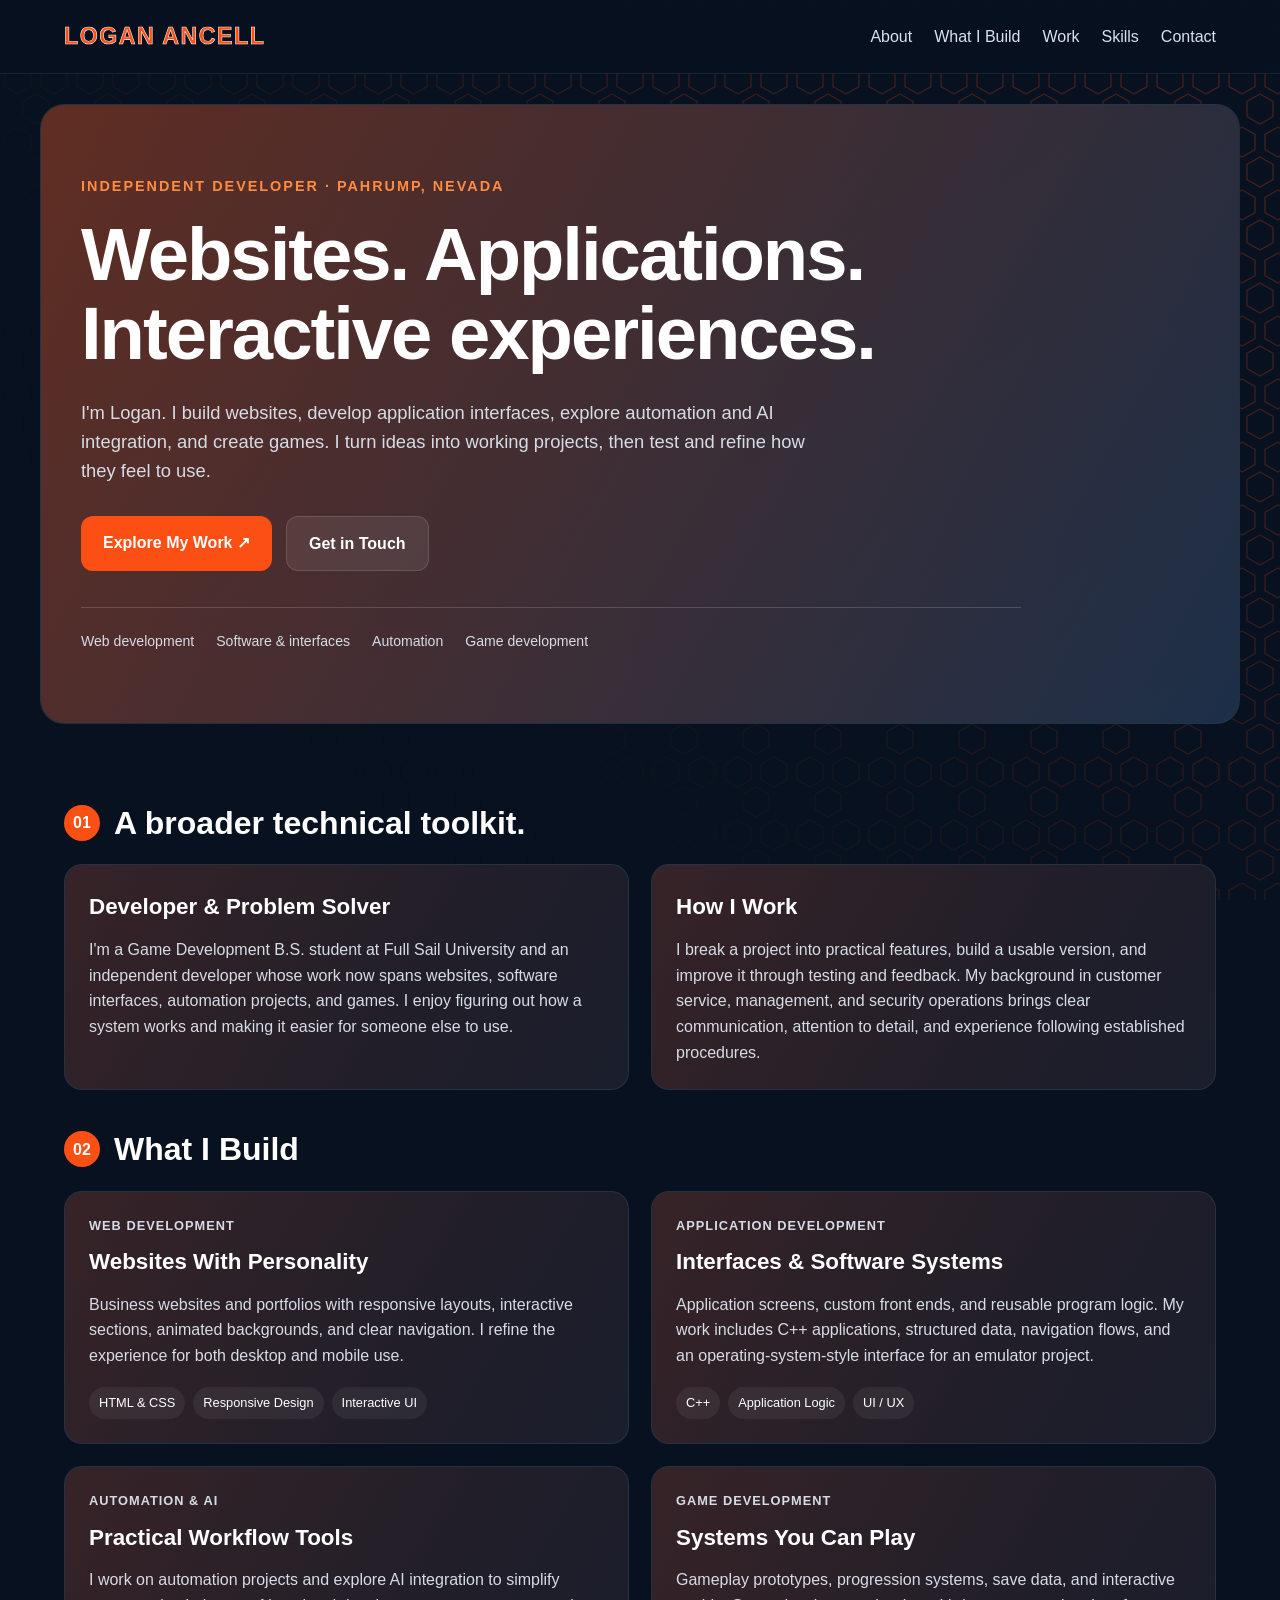
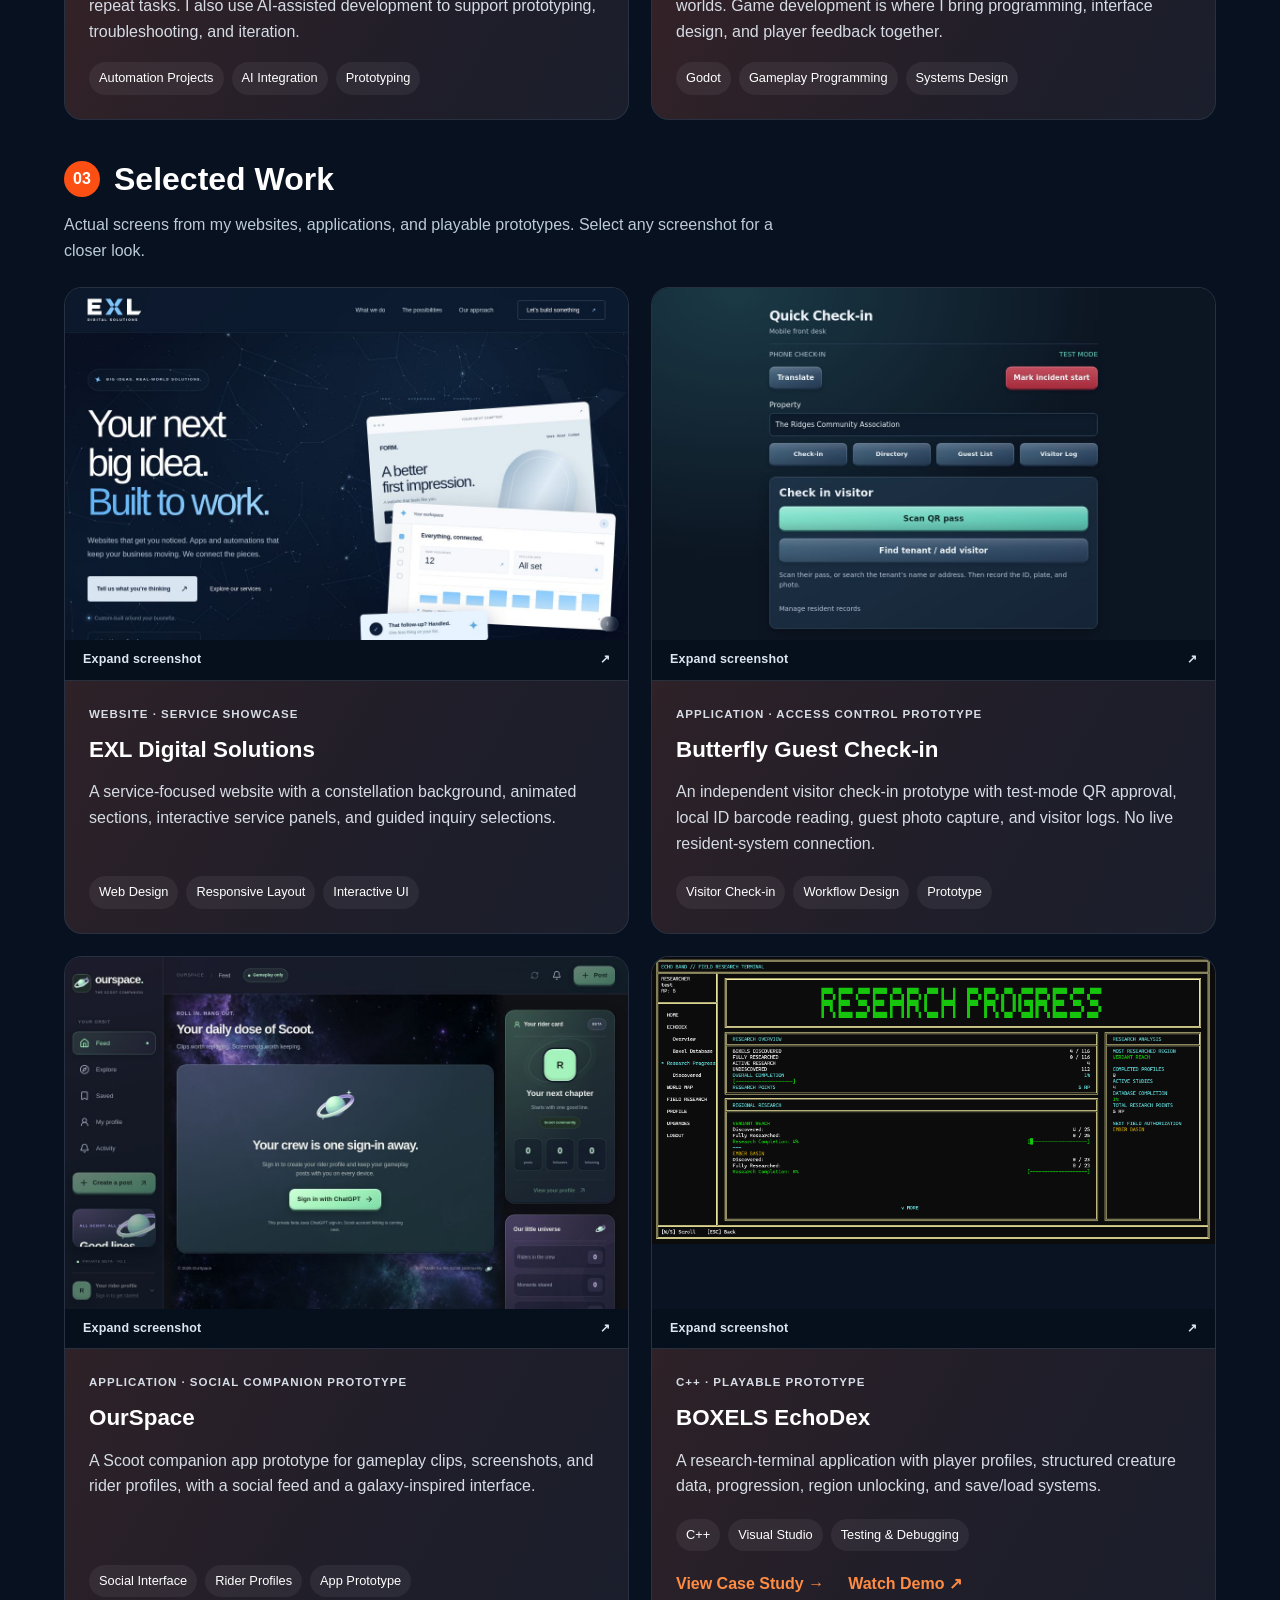
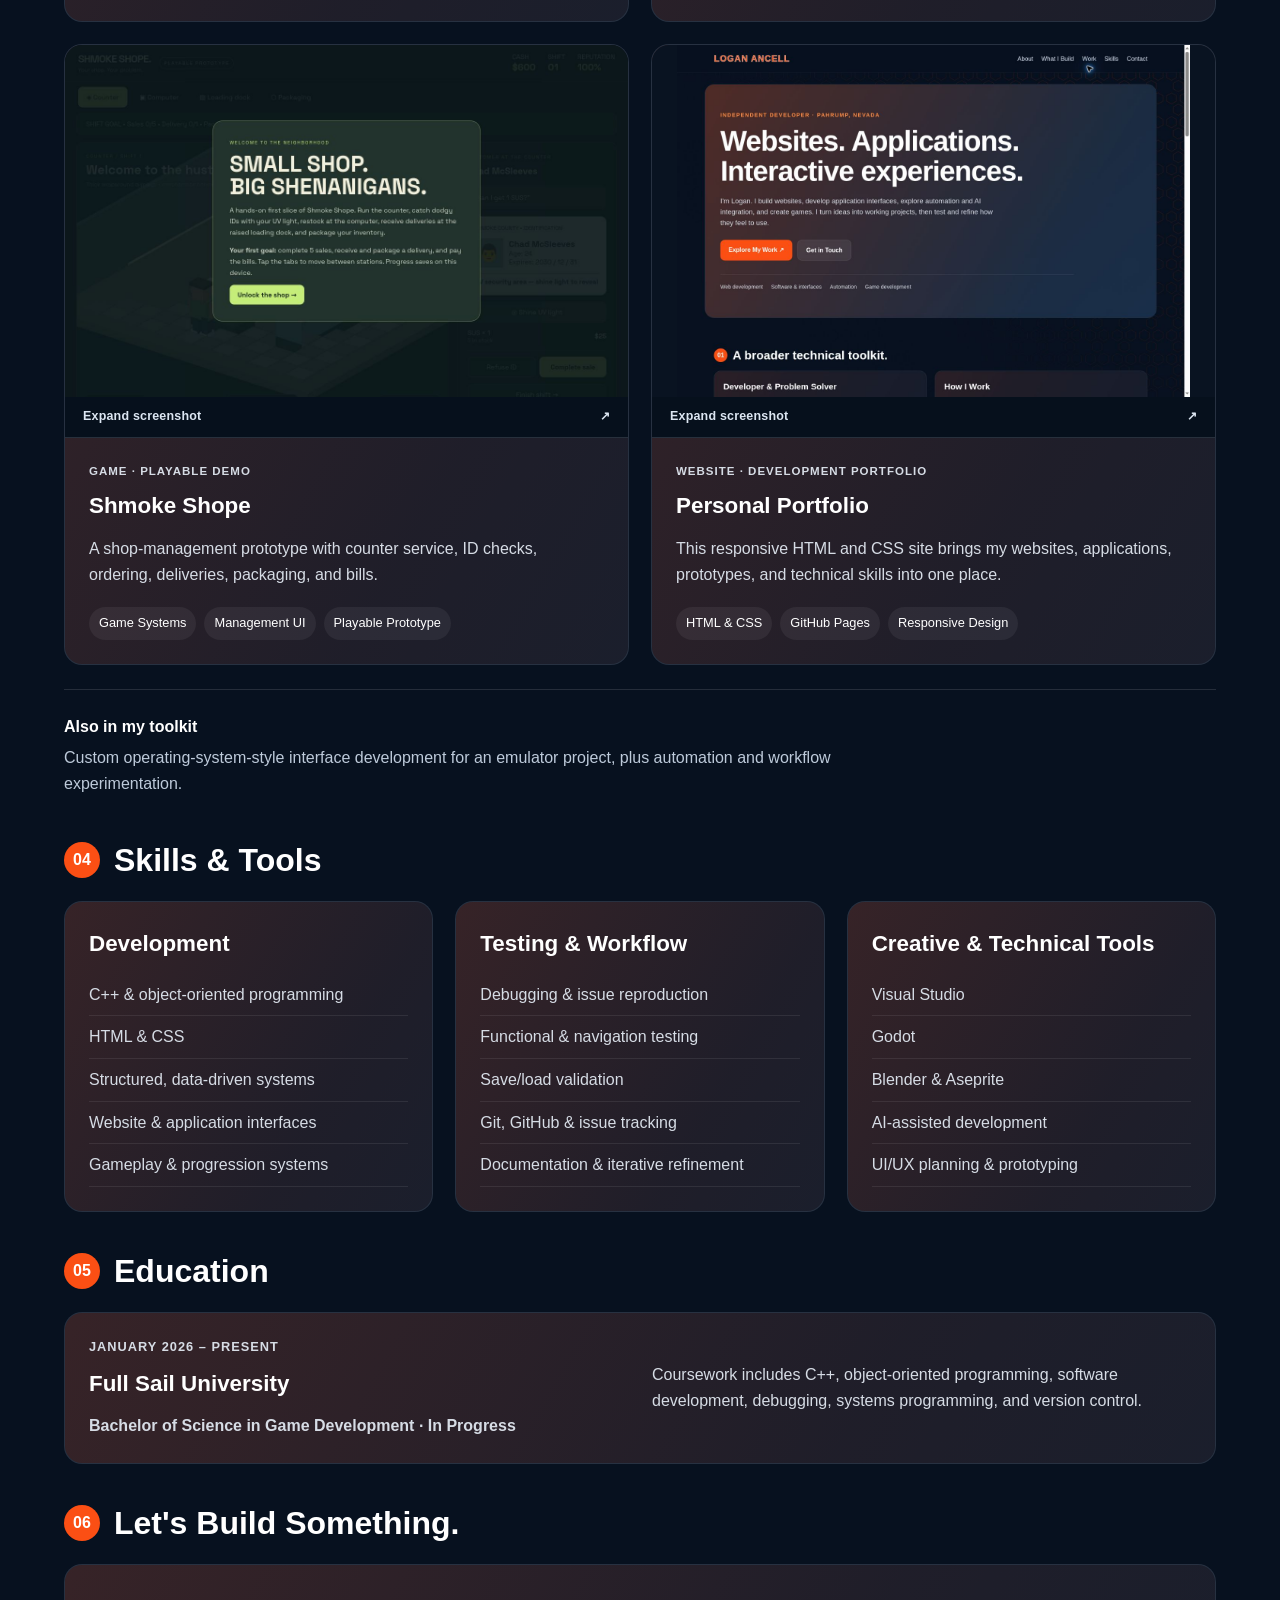
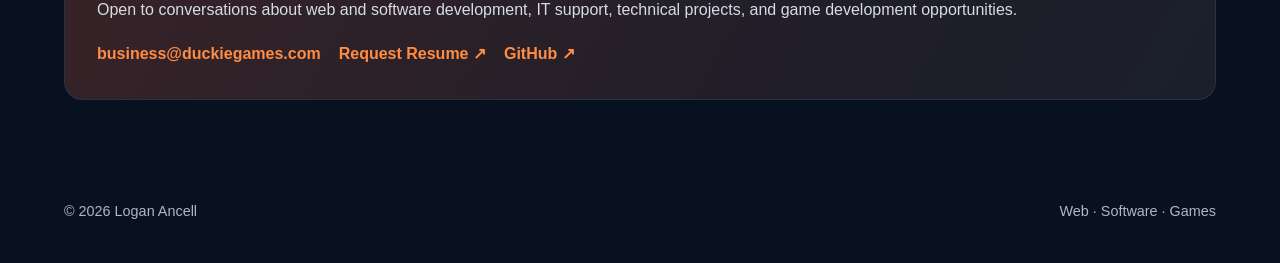
==== commit 99e231d8: "Add contact page and route inquiries to business email" ====
--- a/index.html
+++ b/index.html
@@ -6,7 +6,7 @@
     <meta name="description" content="Logan Ancell's development portfolio: websites, application interfaces, automation, and games. Explore technical skills and selected work.">
     <meta name="theme-color" content="#07111f">
     <title>Logan Ancell | Web, Software & Game Development</title>
-    <link rel="stylesheet" href="style.css?v=20261027-gallery2">
+    <link rel="stylesheet" href="style.css?v=20261027-contact">
 </head>
 <body>
     <a class="skip-link" href="#main">Skip to content</a>
@@ -18,7 +18,7 @@
                 <a href="#capabilities">What I Build</a>
                 <a href="#projects">Work</a>
                 <a href="#skills">Skills</a>
-                <a href="#contact">Contact</a>
+                <a href="contact.html">Contact</a>
             </div>
         </div>
     </nav>
@@ -30,7 +30,7 @@
             <p class="hero-text">I'm Logan. I build websites, develop application interfaces, explore automation and AI integration, and create games. I turn ideas into working projects, then test and refine how they feel to use.</p>
             <div class="hero-buttons">
                 <a href="#projects" class="btn btn-primary">Explore My Work <span aria-hidden="true">↗</span></a>
-                <a href="mailto:loganancell@yahoo.com" class="btn btn-secondary">Get in Touch</a>
+                <a href="contact.html" class="btn btn-secondary">Get in Touch</a>
             </div>
             <div class="hero-topics" aria-label="Areas of work">
                 <span>Web development</span><span>Software & interfaces</span><span>Automation</span><span>Game development</span>
@@ -178,8 +178,8 @@
             <div class="card contact-card">
                 <p>Open to conversations about web and software development, IT support, technical projects, and game development opportunities.</p>
                 <div class="contact-links">
-                    <a href="mailto:loganancell@yahoo.com">loganancell@yahoo.com</a>
-                    <a href="mailto:loganancell@yahoo.com?subject=Resume%20request">Request Resume <span aria-hidden="true">↗</span></a>
+                    <a href="mailto:business@duckiegames.com">business@duckiegames.com</a>
+                    <a href="mailto:business@duckiegames.com?subject=Resume%20request">Request Resume <span aria-hidden="true">↗</span></a>
                     <a href="https://github.com/itzpvlmz" target="_blank" rel="noopener noreferrer">GitHub <span aria-hidden="true">↗</span></a>
                 </div>
             </div>
--- a/style.css
+++ b/style.css
@@ -878,3 +878,40 @@
 @media (max-width: 700px) {
     .screenshot-link { margin: -22px -22px 22px; }
 }
+
+/* Dedicated contact page */
+.contact-page { min-height: calc(100vh - 180px); padding-top: 32px; }
+.back-link { color: #bdcada; text-decoration: none; font-size: .9rem; }
+.back-link:hover { color: #ffad7c; }
+.contact-layout { display: grid; grid-template-columns: 1fr 1.1fr; gap: 64px; align-items: start; padding: 44px 0 24px; }
+.contact-intro h1 { font-size: clamp(2.5rem, 4.5vw, 4.1rem); letter-spacing: -1.5px; line-height: 1.1; margin-bottom: 24px; }
+.contact-intro > p:not(.hero-tag) { color: #bdcada; max-width: 460px; }
+.direct-email { display: inline-block; color: #ffad7c; font-size: 1.1rem; text-decoration: none; margin: 28px 0 12px; overflow-wrap: anywhere; }
+.contact-note { font-size: .88rem; }
+.message-card { padding: 32px; }
+.message-card:hover { transform: none; }
+.message-card h2 { font-size: 1.5rem; margin-bottom: 24px; }
+.form-field { margin-bottom: 20px; }
+.form-field label { display: block; margin-bottom: 8px; font-size: .92rem; font-weight: bold; }
+.form-field input, .form-field textarea {
+    display: block; width: 100%; border: 1px solid #43546a; border-radius: 10px;
+    padding: 13px 14px; background: #091421; color: #fff; font: inherit;
+}
+.form-field textarea { min-height: 170px; resize: vertical; }
+.form-field input::placeholder, .form-field textarea::placeholder { color: #92a2b7; }
+.form-field input:focus, .form-field textarea:focus { outline: 2px solid #ffad7c; outline-offset: 2px; border-color: #ffad7c; }
+.form-help { color: #bdcada; font-size: .85rem; margin: 0 0 18px; }
+.message-card button { font: inherit; font-weight: bold; border: 0; cursor: pointer; }
+.message-card button:focus-visible { outline: 3px solid #ffb48a; outline-offset: 5px; }
+.form-status { color: #d6dce5; font-size: .88rem; margin-top: 16px; }
+.nav-links a[aria-current="page"] { color: #ffad7c; }
+@media (max-width: 900px) {
+    .contact-layout { grid-template-columns: 1fr; gap: 32px; padding-top: 32px; }
+    .contact-intro > p:not(.hero-tag) { max-width: 650px; }
+}
+@media (max-width: 700px) {
+    .contact-page { padding-top: 24px; }
+    .message-card { padding: 24px; }
+    .contact-intro h1 { font-size: 2.8rem; }
+    .message-card button { width: 100%; }
+}
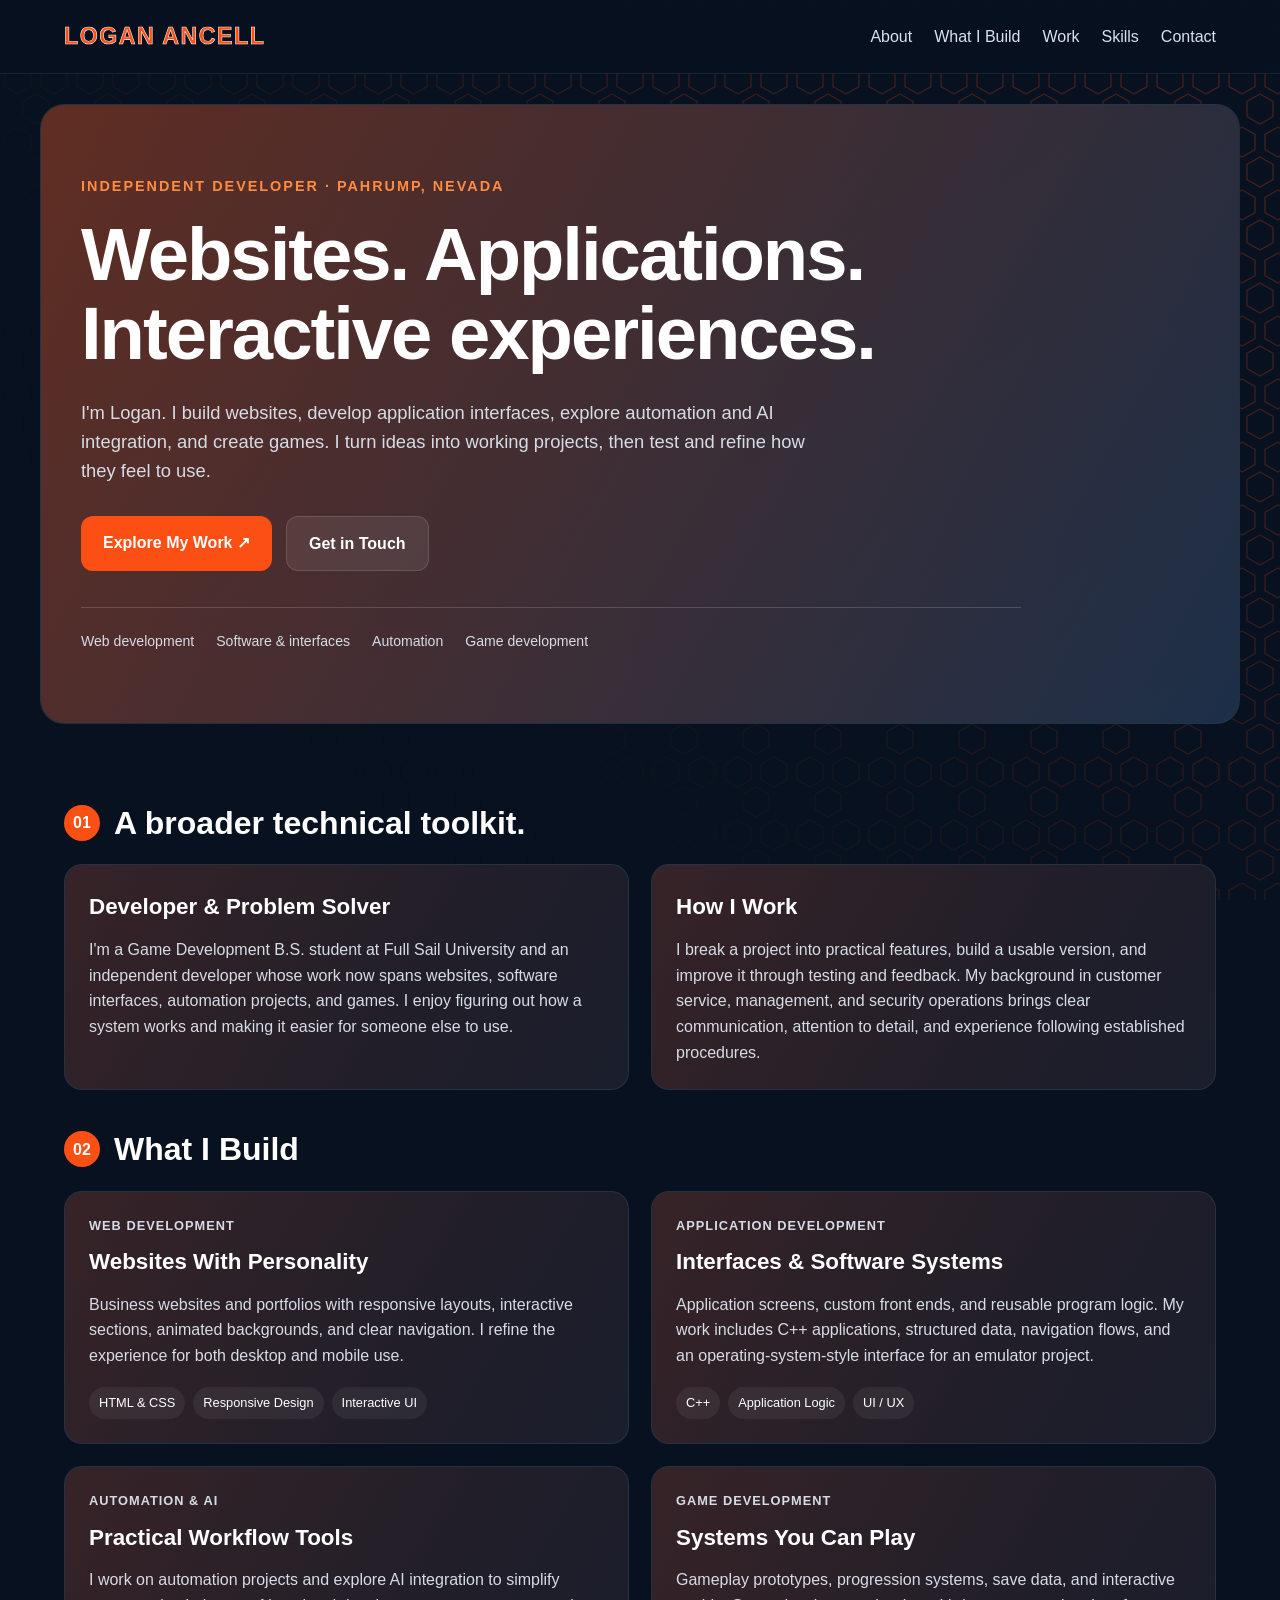
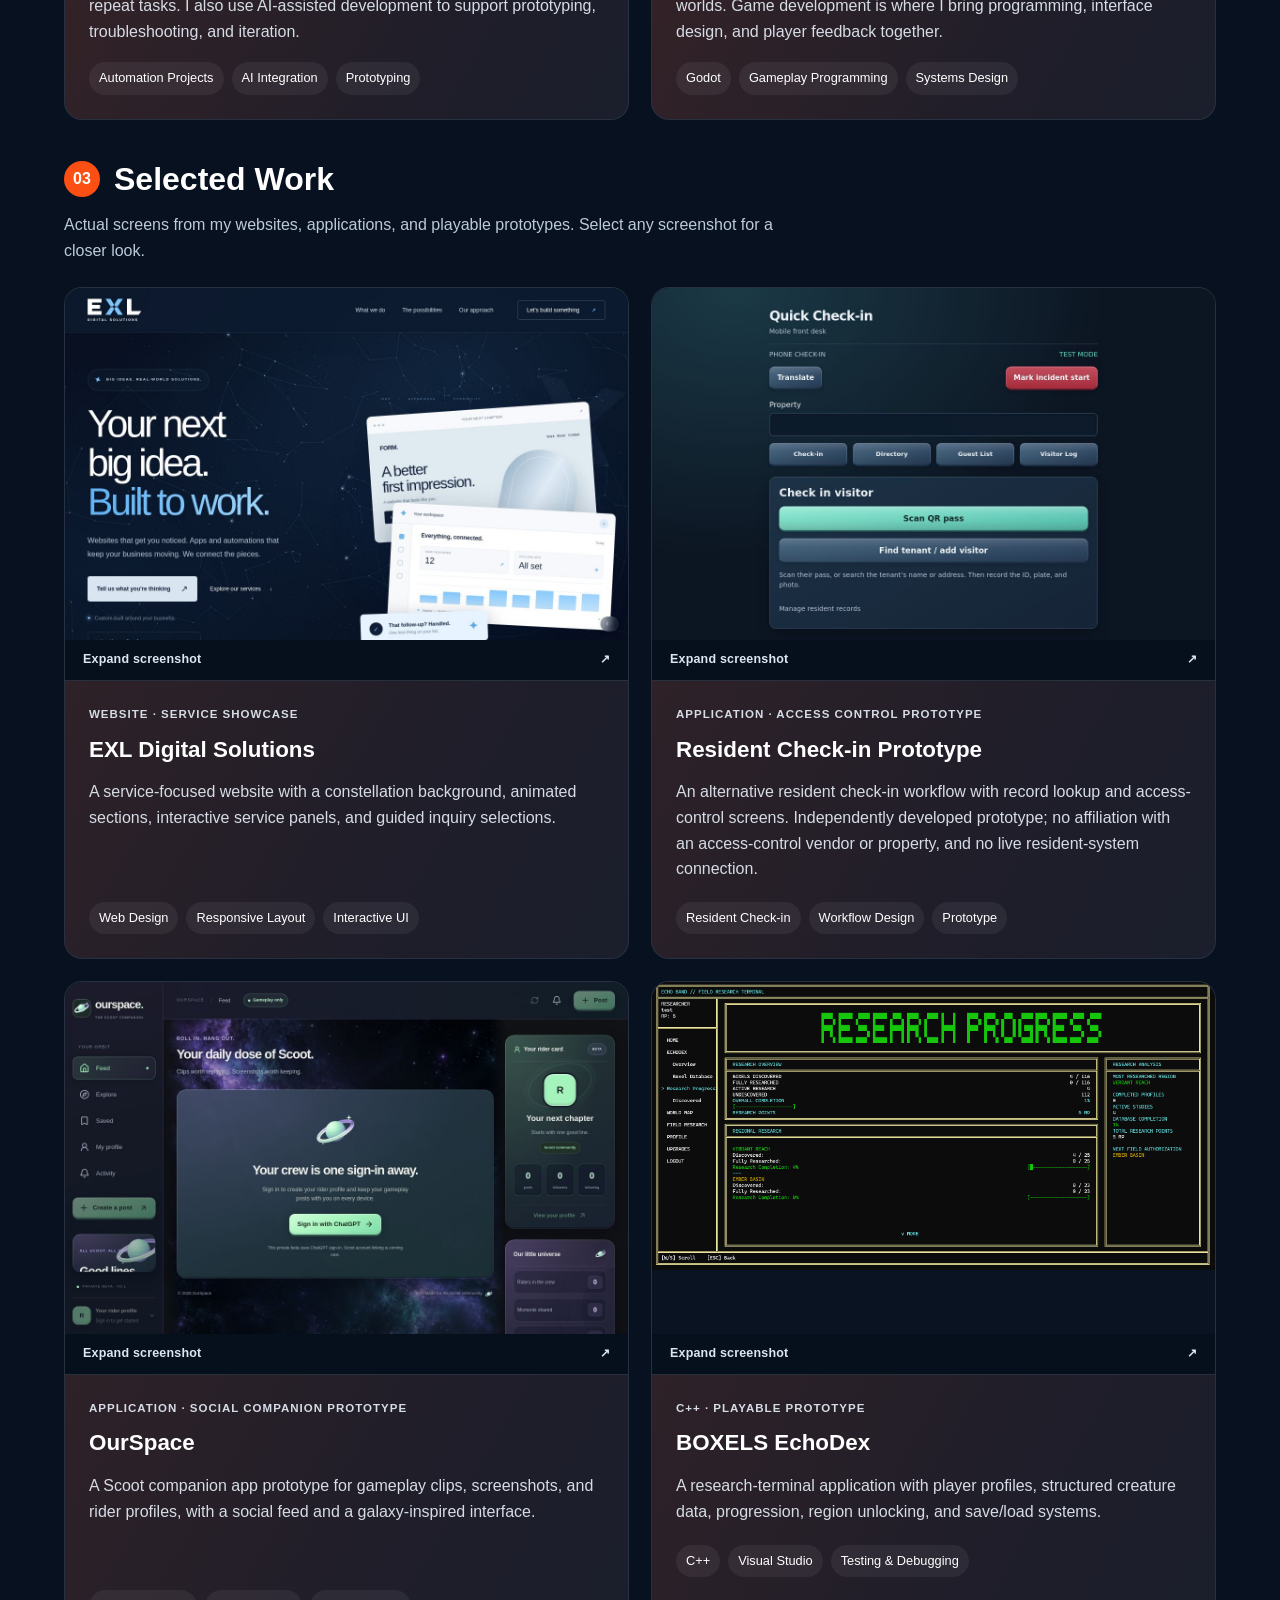
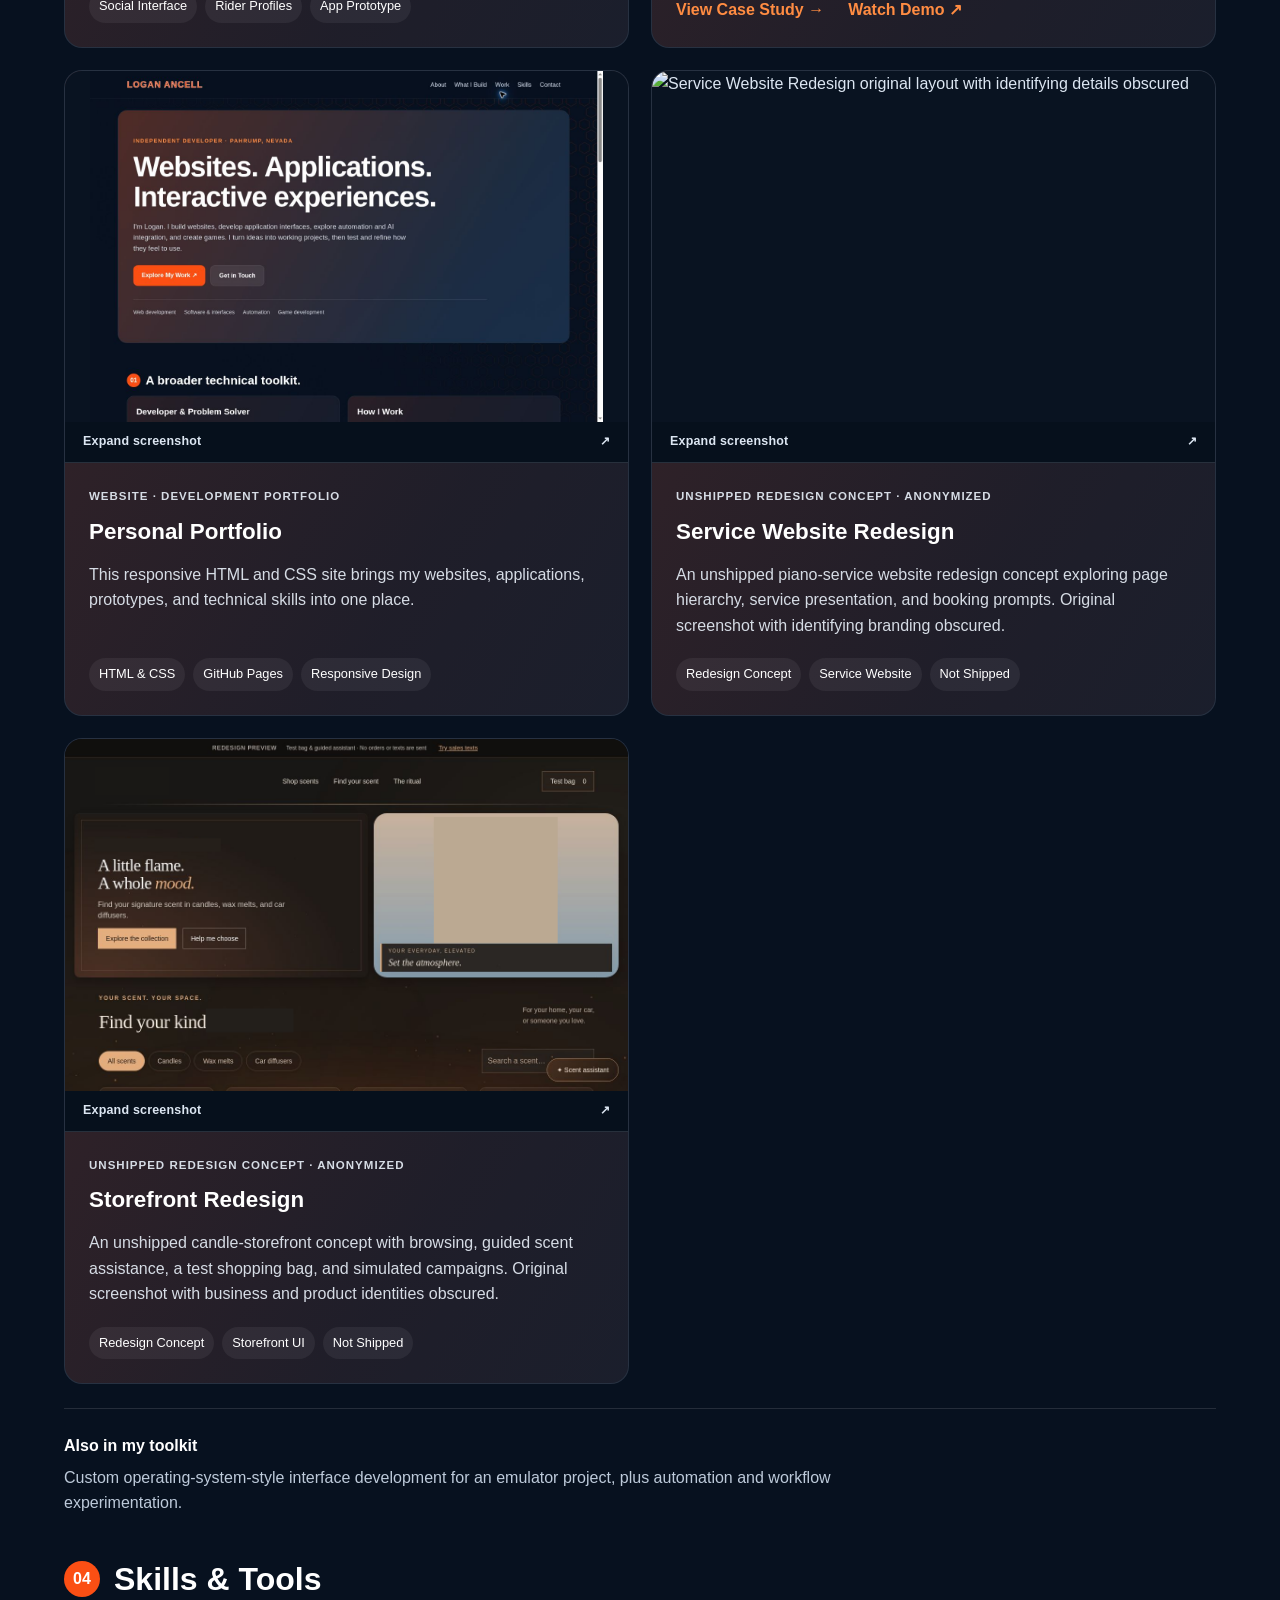
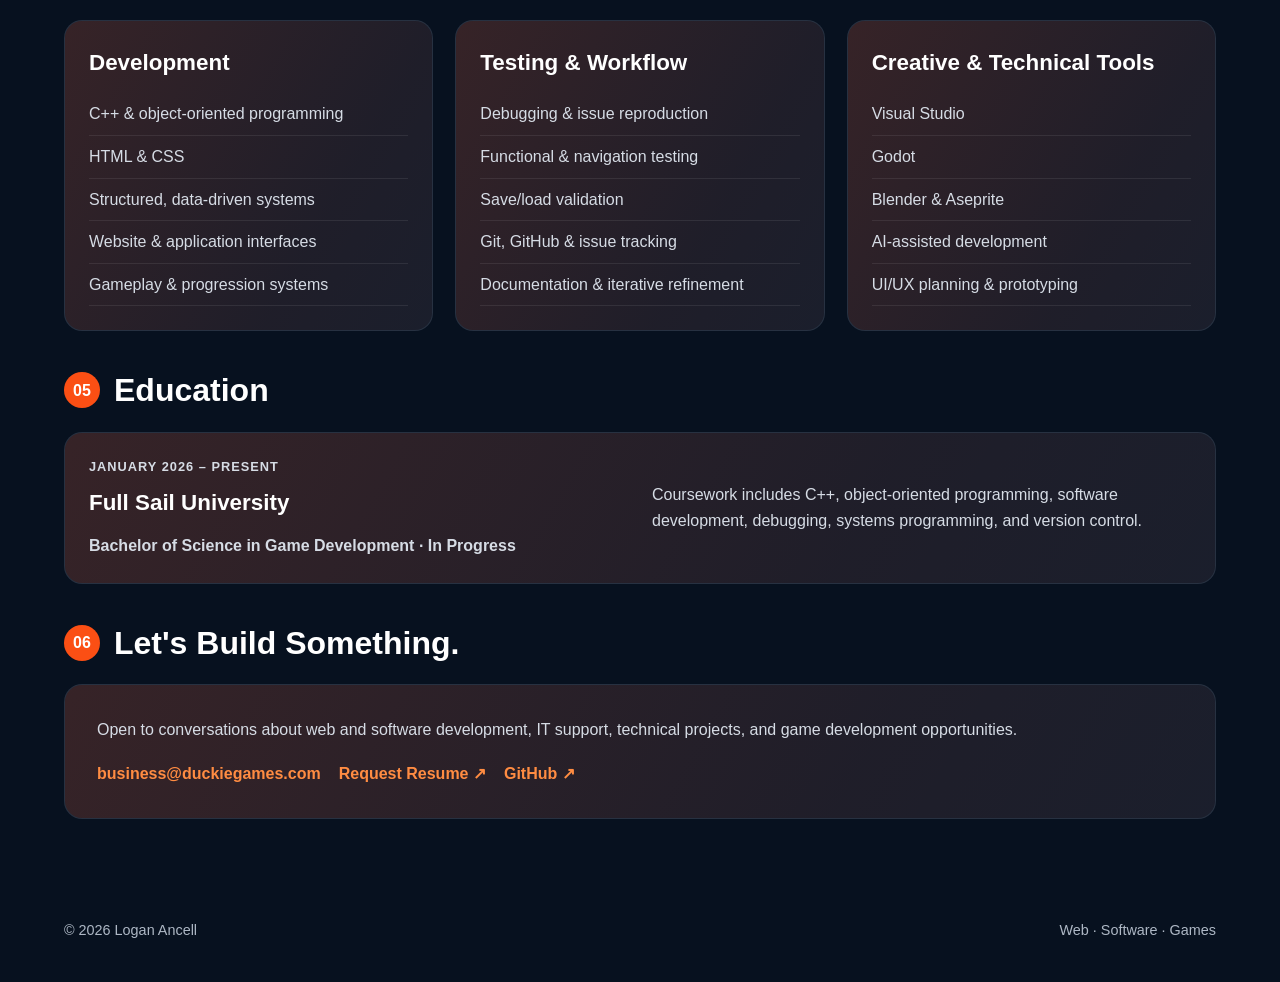
==== commit c82a50fe: "Clarify project attribution, anonymize concepts, and add direct contact submissions" ====
--- a/index.html
+++ b/index.html
@@ -6,7 +6,7 @@
     <meta name="description" content="Logan Ancell's development portfolio: websites, application interfaces, automation, and games. Explore technical skills and selected work.">
     <meta name="theme-color" content="#07111f">
     <title>Logan Ancell | Web, Software & Game Development</title>
-    <link rel="stylesheet" href="style.css?v=20261027-contact">
+    <link rel="stylesheet" href="style.css?v=20261027-update3">
 </head>
 <body>
     <a class="skip-link" href="#main">Skip to content</a>
@@ -92,14 +92,14 @@
 
                 </article>
                 <article class="project-card gallery-card">
-                    <a class="screenshot-link" href="images/projects/butterfly-checkin.png" target="_blank" rel="noopener noreferrer" aria-label="Expand Butterfly Guest Check-in screenshot in a new tab">
-                        <img src="images/projects/butterfly-checkin.png" alt="Butterfly Guest Check-in project interface" width="1200" height="750" loading="lazy" decoding="async">
+                    <a class="screenshot-link" href="images/projects/resident-checkin.png" target="_blank" rel="noopener noreferrer" aria-label="Expand Resident Check-in Prototype screenshot in a new tab">
+                        <img src="images/projects/resident-checkin.png" alt="Resident Check-in Prototype project interface" width="1200" height="750" loading="lazy" decoding="async">
                         <span class="screenshot-caption">Expand screenshot <span aria-hidden="true">↗</span></span>
                     </a>
                     <p class="project-label">APPLICATION · ACCESS CONTROL PROTOTYPE</p>
-                    <h3>Butterfly Guest Check-in</h3>
-                    <p>An independent visitor check-in prototype with test-mode QR approval, local ID barcode reading, guest photo capture, and visitor logs. No live resident-system connection.</p>
-                    <div class="tags"><span>Visitor Check-in</span><span>Workflow Design</span><span>Prototype</span></div>
+                    <h3>Resident Check-in Prototype</h3>
+                    <p>An alternative resident check-in workflow with record lookup and access-control screens. Independently developed prototype; no affiliation with an access-control vendor or property, and no live resident-system connection.</p>
+                    <div class="tags"><span>Resident Check-in</span><span>Workflow Design</span><span>Prototype</span></div>
 
                 </article>
                 <article class="project-card gallery-card">
@@ -125,17 +125,6 @@
                     <div class="project-actions"><a href="projects/echodex.html" class="project-link">View Case Study →</a><a href="https://youtu.be/USU3MhG3z7o" target="_blank" rel="noopener noreferrer" class="project-link">Watch Demo ↗</a></div>
                 </article>
                 <article class="project-card gallery-card">
-                    <a class="screenshot-link" href="images/projects/shmoke-shope.png" target="_blank" rel="noopener noreferrer" aria-label="Expand Shmoke Shope screenshot in a new tab">
-                        <img src="images/projects/shmoke-shope.png" alt="Shmoke Shope project interface" width="1200" height="750" loading="lazy" decoding="async">
-                        <span class="screenshot-caption">Expand screenshot <span aria-hidden="true">↗</span></span>
-                    </a>
-                    <p class="project-label">GAME · PLAYABLE DEMO</p>
-                    <h3>Shmoke Shope</h3>
-                    <p>A shop-management prototype with counter service, ID checks, ordering, deliveries, packaging, and bills.</p>
-                    <div class="tags"><span>Game Systems</span><span>Management UI</span><span>Playable Prototype</span></div>
-
-                </article>
-                <article class="project-card gallery-card">
                     <a class="screenshot-link" href="images/projects/portfolio.jpg" target="_blank" rel="noopener noreferrer" aria-label="Expand Personal Portfolio screenshot in a new tab">
                         <img src="images/projects/portfolio.jpg" alt="Personal Portfolio project interface" width="1200" height="750" loading="lazy" decoding="async">
                         <span class="screenshot-caption">Expand screenshot <span aria-hidden="true">↗</span></span>
@@ -145,6 +134,26 @@
                     <p>This responsive HTML and CSS site brings my websites, applications, prototypes, and technical skills into one place.</p>
                     <div class="tags"><span>HTML &amp; CSS</span><span>GitHub Pages</span><span>Responsive Design</span></div>
 
+                </article>
+                <article class="project-card gallery-card">
+                    <a class="screenshot-link" href="images/projects/service-redesign.png" target="_blank" rel="noopener noreferrer" aria-label="Expand Service Website Redesign screenshot in a new tab">
+                        <img src="images/projects/service-redesign.png" alt="Service Website Redesign original layout with identifying details obscured" width="1200" height="750" loading="lazy" decoding="async">
+                        <span class="screenshot-caption">Expand screenshot <span aria-hidden="true">↗</span></span>
+                    </a>
+                    <p class="project-label">UNSHIPPED REDESIGN CONCEPT · ANONYMIZED</p>
+                    <h3>Service Website Redesign</h3>
+                    <p>An unshipped piano-service website redesign concept exploring page hierarchy, service presentation, and booking prompts. Original screenshot with identifying branding obscured.</p>
+                    <div class="tags"><span>Redesign Concept</span><span>Service Website</span><span>Not Shipped</span></div>
+                </article>
+                <article class="project-card gallery-card">
+                    <a class="screenshot-link" href="images/projects/storefront-redesign.png" target="_blank" rel="noopener noreferrer" aria-label="Expand Storefront Redesign screenshot in a new tab">
+                        <img src="images/projects/storefront-redesign.png" alt="Storefront Redesign original layout with identifying details obscured" width="1200" height="750" loading="lazy" decoding="async">
+                        <span class="screenshot-caption">Expand screenshot <span aria-hidden="true">↗</span></span>
+                    </a>
+                    <p class="project-label">UNSHIPPED REDESIGN CONCEPT · ANONYMIZED</p>
+                    <h3>Storefront Redesign</h3>
+                    <p>An unshipped candle-storefront concept with browsing, guided scent assistance, a test shopping bag, and simulated campaigns. Original screenshot with business and product identities obscured.</p>
+                    <div class="tags"><span>Redesign Concept</span><span>Storefront UI</span><span>Not Shipped</span></div>
                 </article>
             </div>
             <div class="additional-work">
@@ -179,7 +188,7 @@
                 <p>Open to conversations about web and software development, IT support, technical projects, and game development opportunities.</p>
                 <div class="contact-links">
                     <a href="mailto:business@duckiegames.com">business@duckiegames.com</a>
-                    <a href="mailto:business@duckiegames.com?subject=Resume%20request">Request Resume <span aria-hidden="true">↗</span></a>
+                    <a href="contact.html?type=resume">Request Resume <span aria-hidden="true">↗</span></a>
                     <a href="https://github.com/itzpvlmz" target="_blank" rel="noopener noreferrer">GitHub <span aria-hidden="true">↗</span></a>
                 </div>
             </div>
--- a/style.css
+++ b/style.css
@@ -915,3 +915,7 @@
     .contact-intro h1 { font-size: 2.8rem; }
     .message-card button { width: 100%; }
 }
+.form-honeypot { display: none; }
+.thanks-card { max-width: 720px; margin: 60px auto; padding: 40px; }
+.thanks-card h1 { font-size: 2.4rem; line-height: 1.2; margin-bottom: 20px; }
+.thanks-card .btn { margin-top: 24px; }
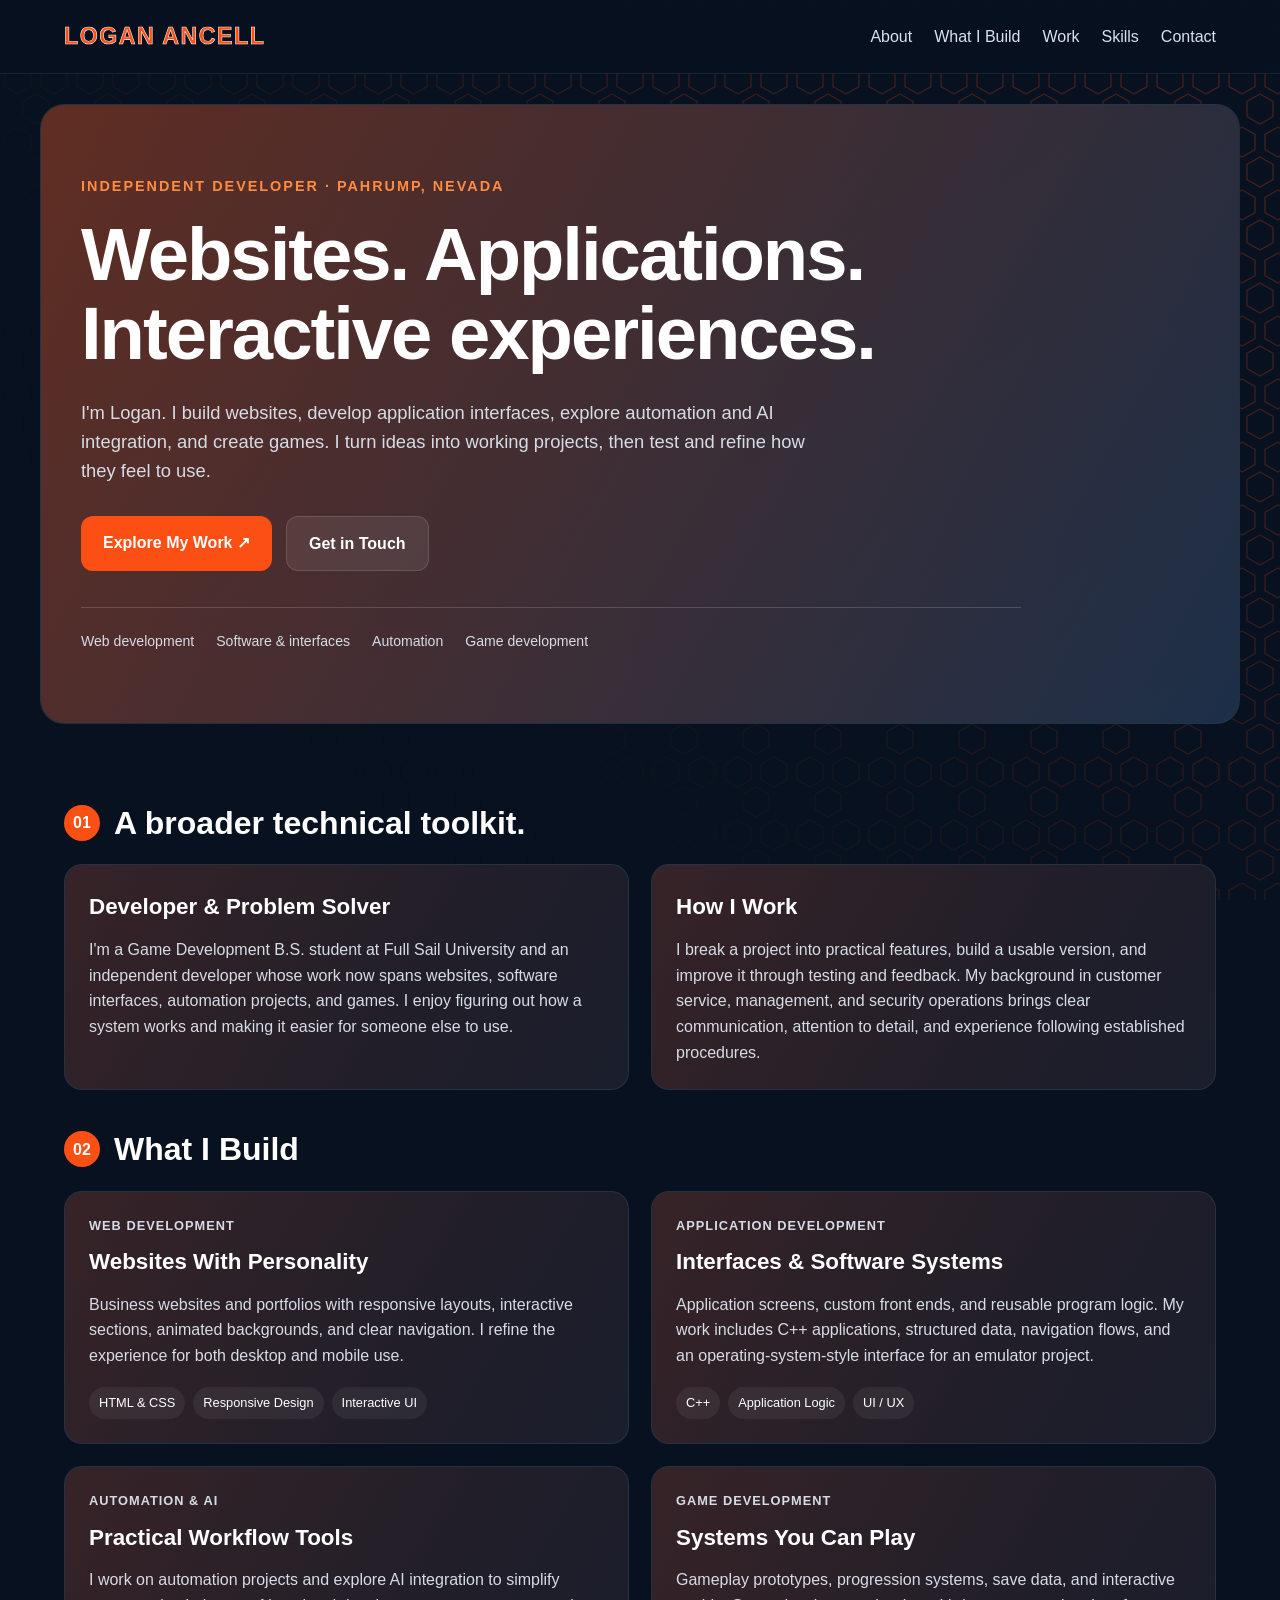
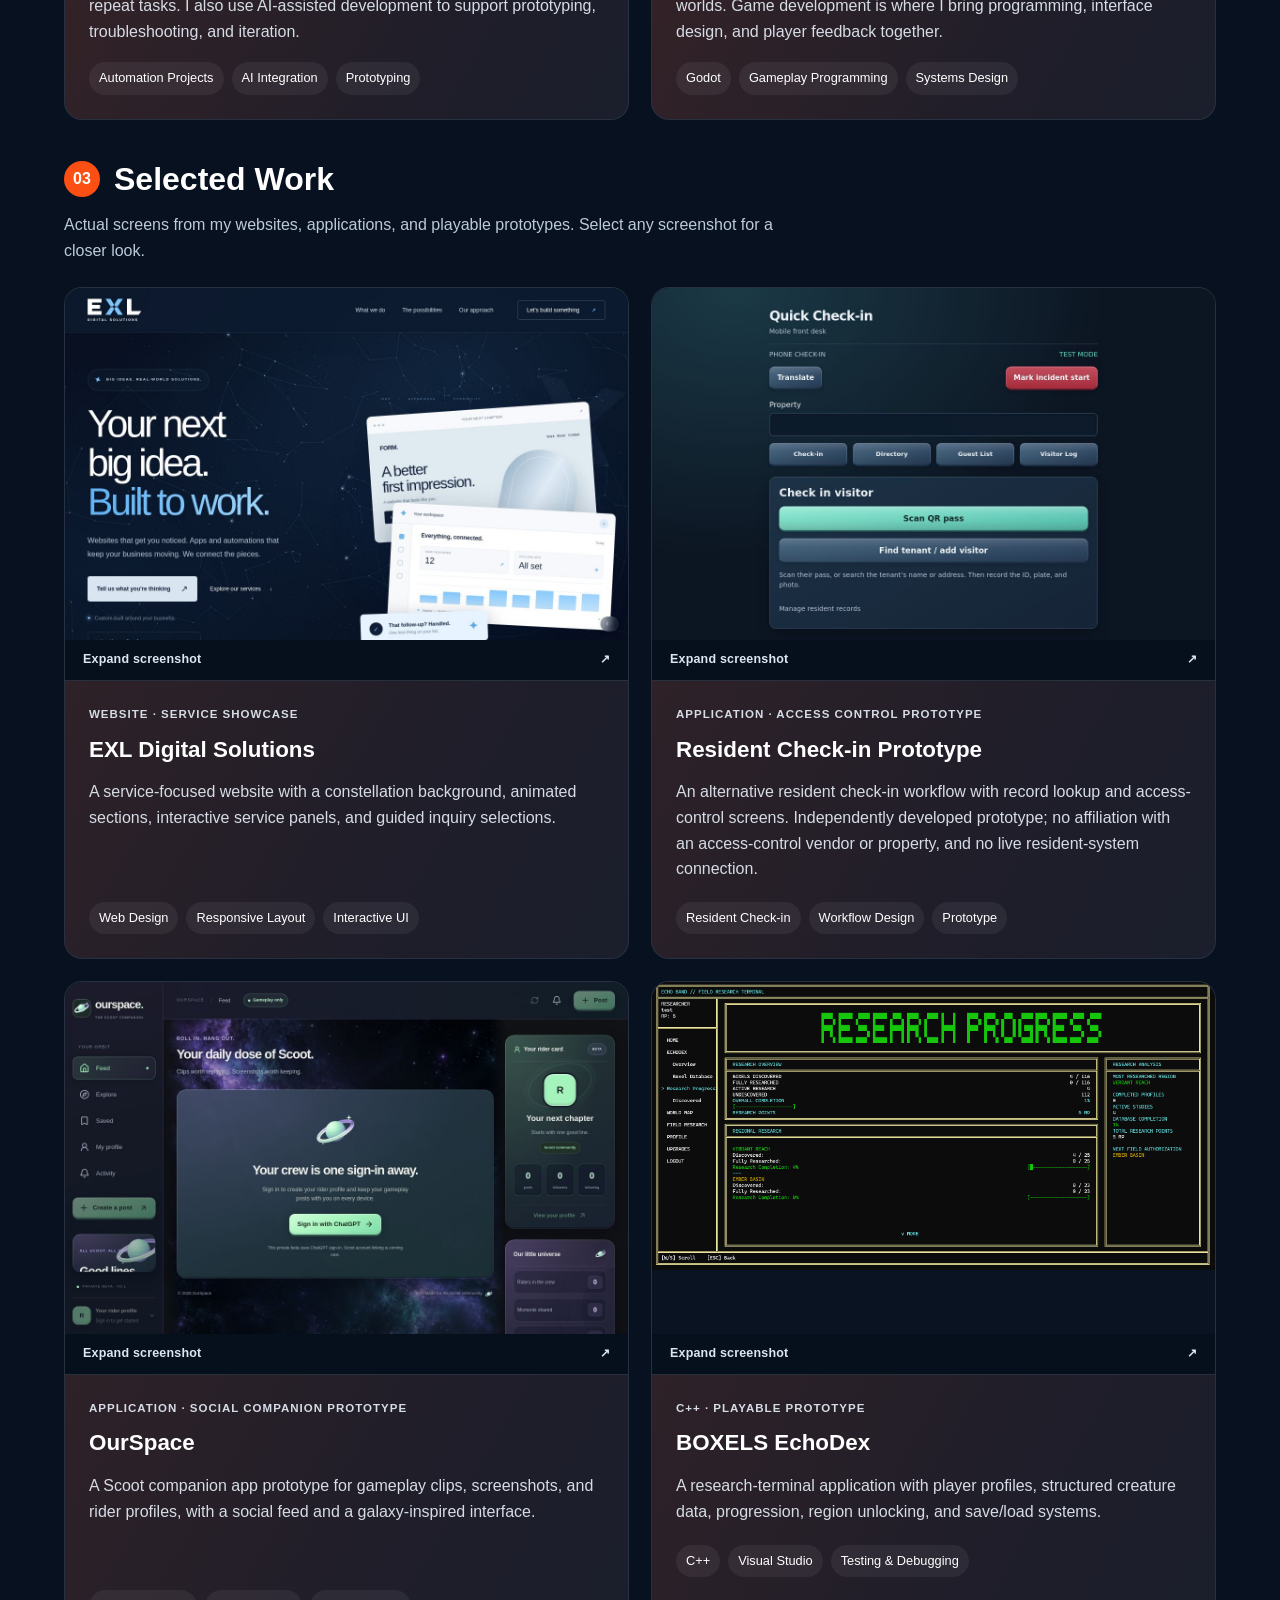
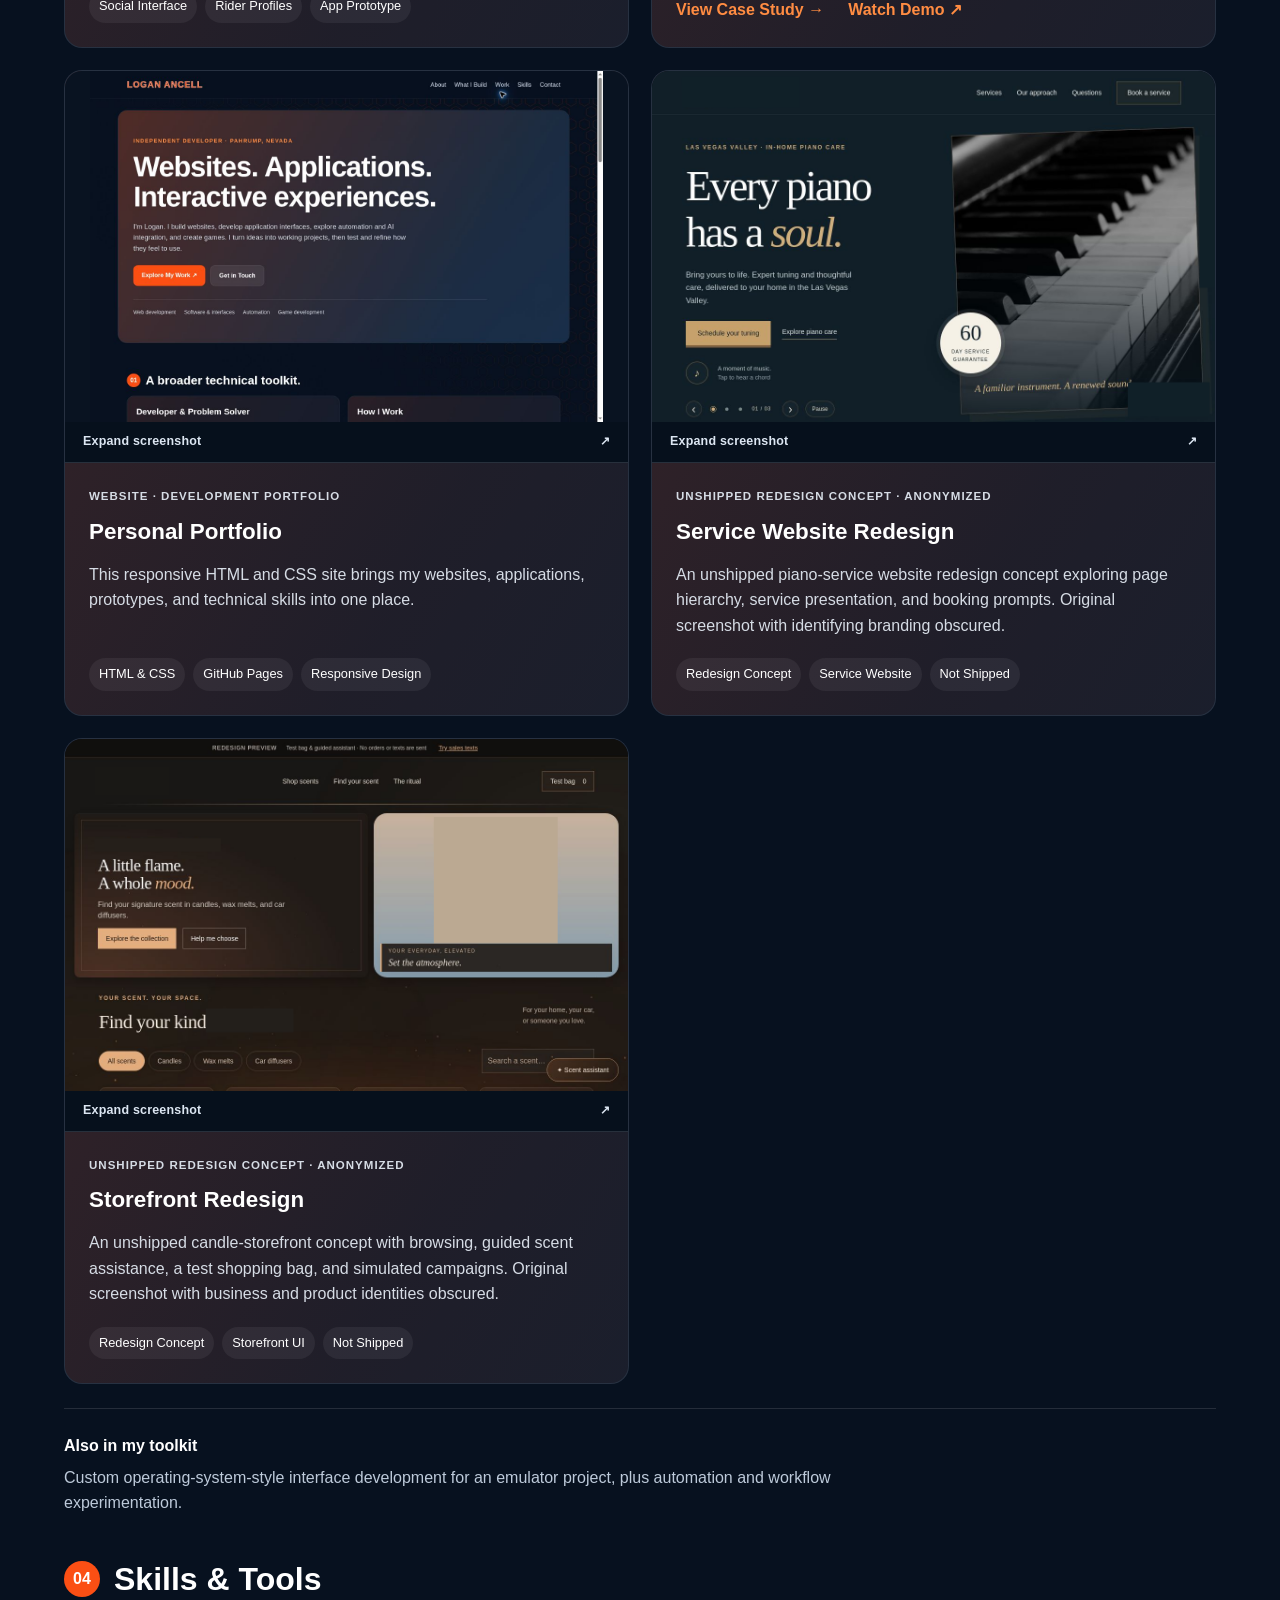
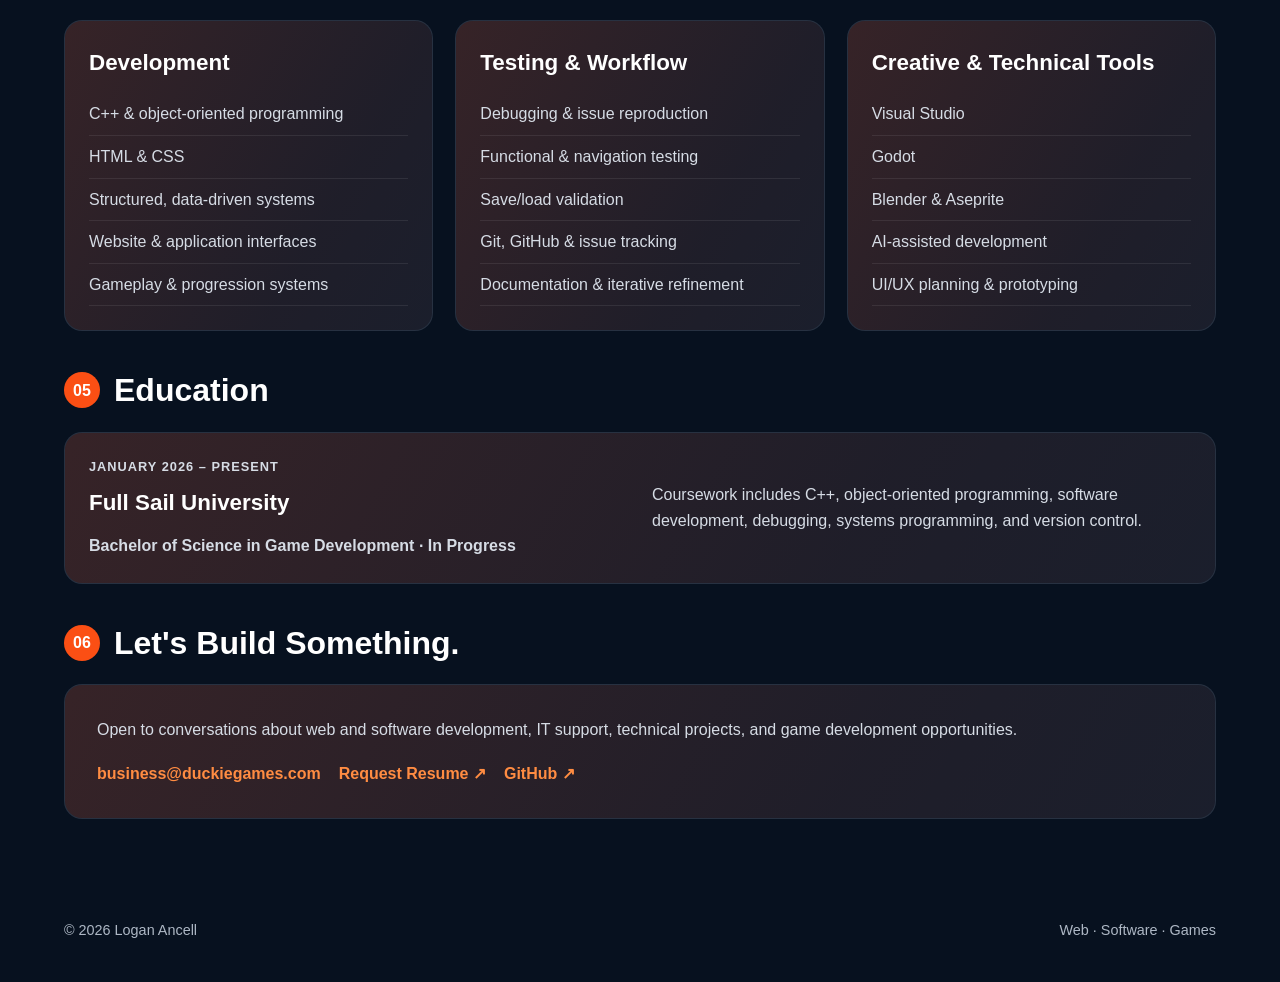
==== commit 1bfdd1ea: "Serve lossless original piano screenshot" ====
--- a/index.html
+++ b/index.html
@@ -6,7 +6,7 @@
     <meta name="description" content="Logan Ancell's development portfolio: websites, application interfaces, automation, and games. Explore technical skills and selected work.">
     <meta name="theme-color" content="#07111f">
     <title>Logan Ancell | Web, Software & Game Development</title>
-    <link rel="stylesheet" href="style.css?v=20261027-update3">
+    <link rel="stylesheet" href="style.css?v=20261027-update4">
 </head>
 <body>
     <a class="skip-link" href="#main">Skip to content</a>
@@ -136,8 +136,8 @@
 
                 </article>
                 <article class="project-card gallery-card">
-                    <a class="screenshot-link" href="images/projects/service-redesign.png" target="_blank" rel="noopener noreferrer" aria-label="Expand Service Website Redesign screenshot in a new tab">
-                        <img src="images/projects/service-redesign.png" alt="Service Website Redesign original layout with identifying details obscured" width="1200" height="750" loading="lazy" decoding="async">
+                    <a class="screenshot-link" href="images/projects/service-redesign.webp" target="_blank" rel="noopener noreferrer" aria-label="Expand Service Website Redesign screenshot in a new tab">
+                        <img src="images/projects/service-redesign.webp" alt="Service Website Redesign original layout with identifying details obscured" width="1200" height="750" loading="lazy" decoding="async">
                         <span class="screenshot-caption">Expand screenshot <span aria-hidden="true">↗</span></span>
                     </a>
                     <p class="project-label">UNSHIPPED REDESIGN CONCEPT · ANONYMIZED</p>
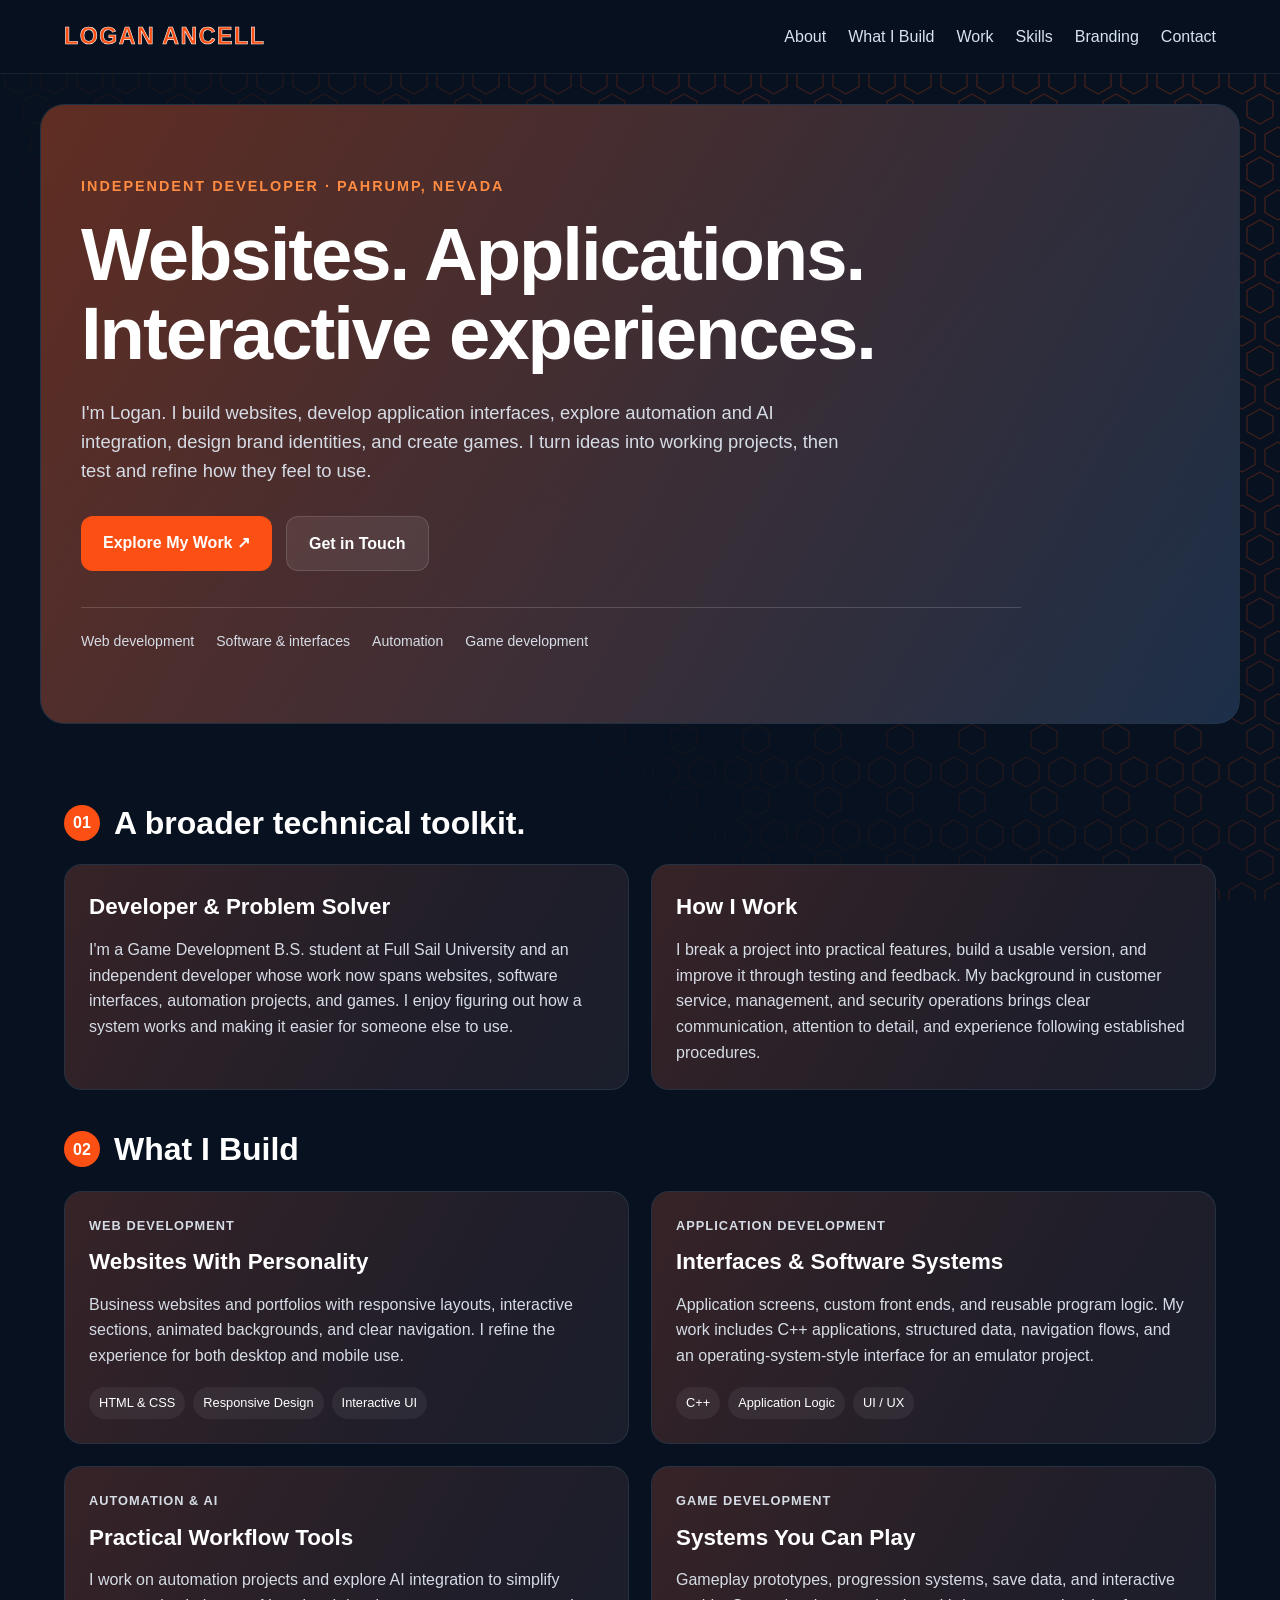
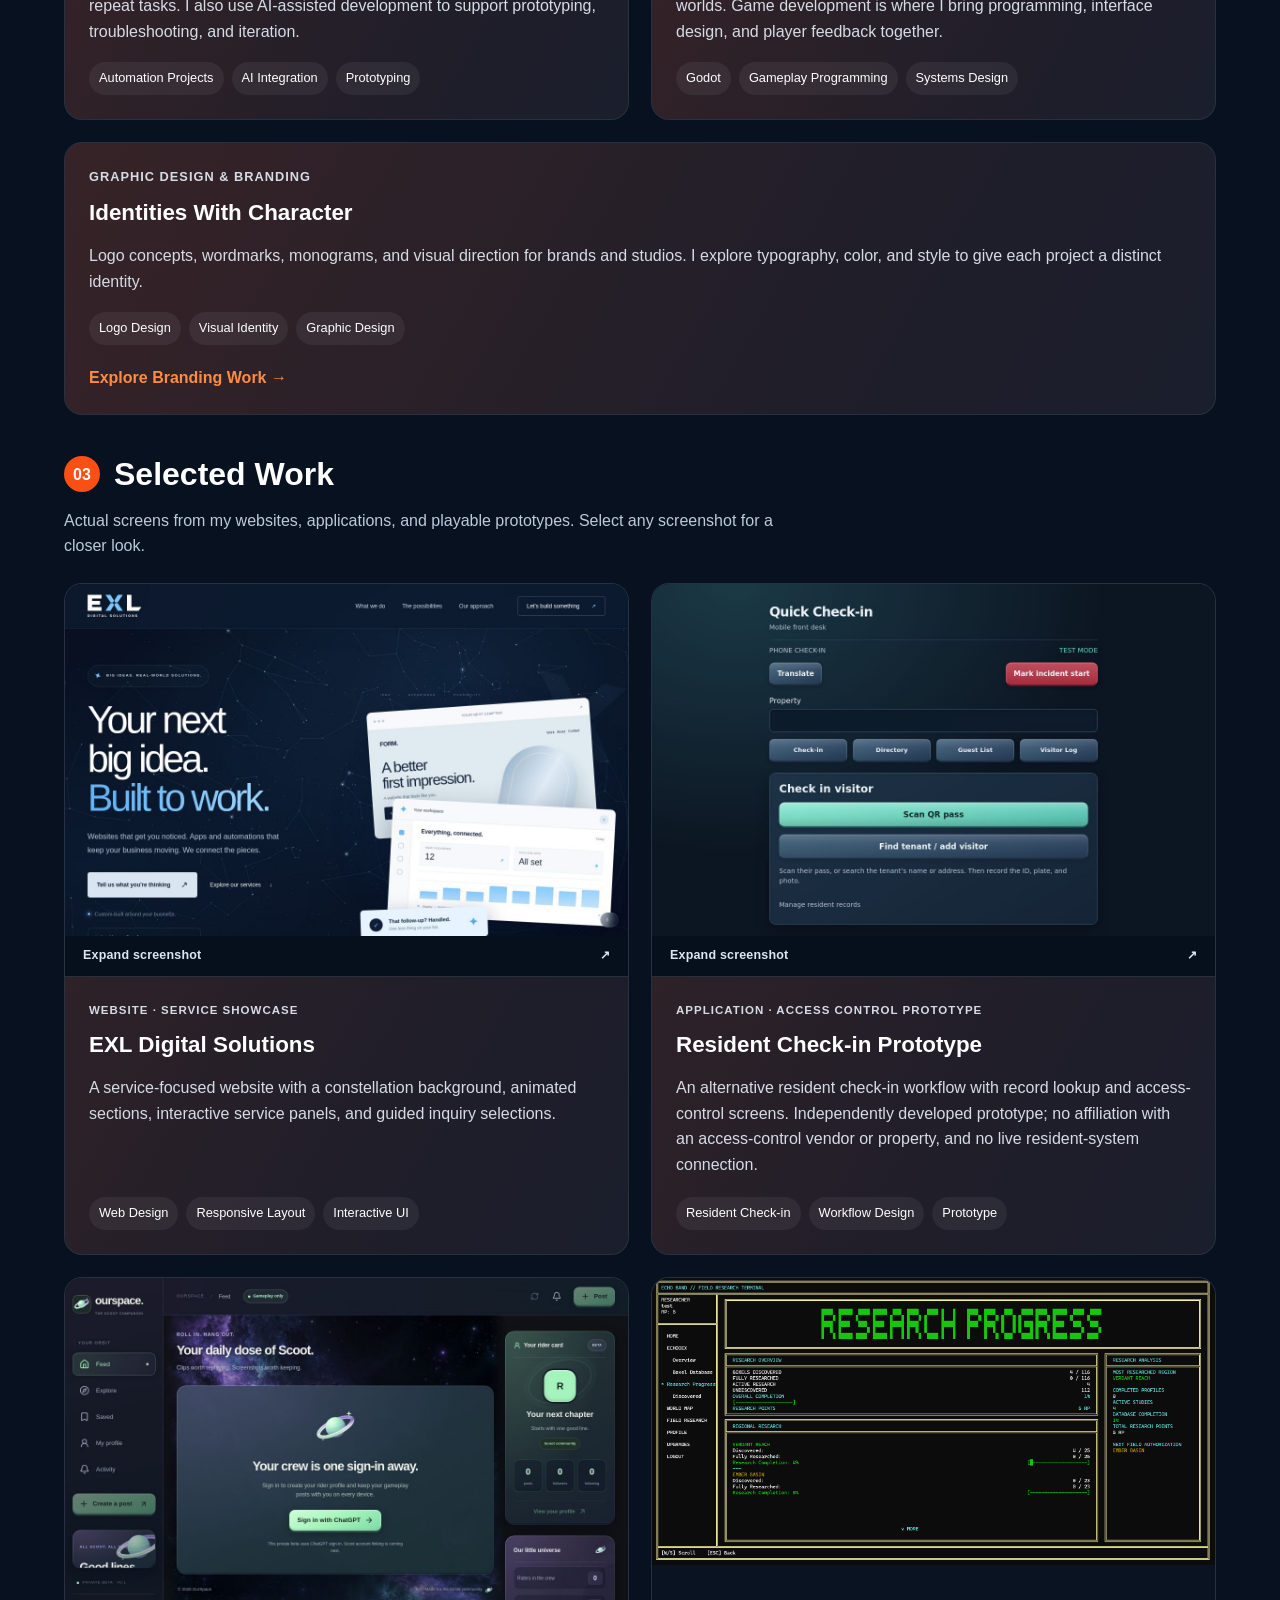
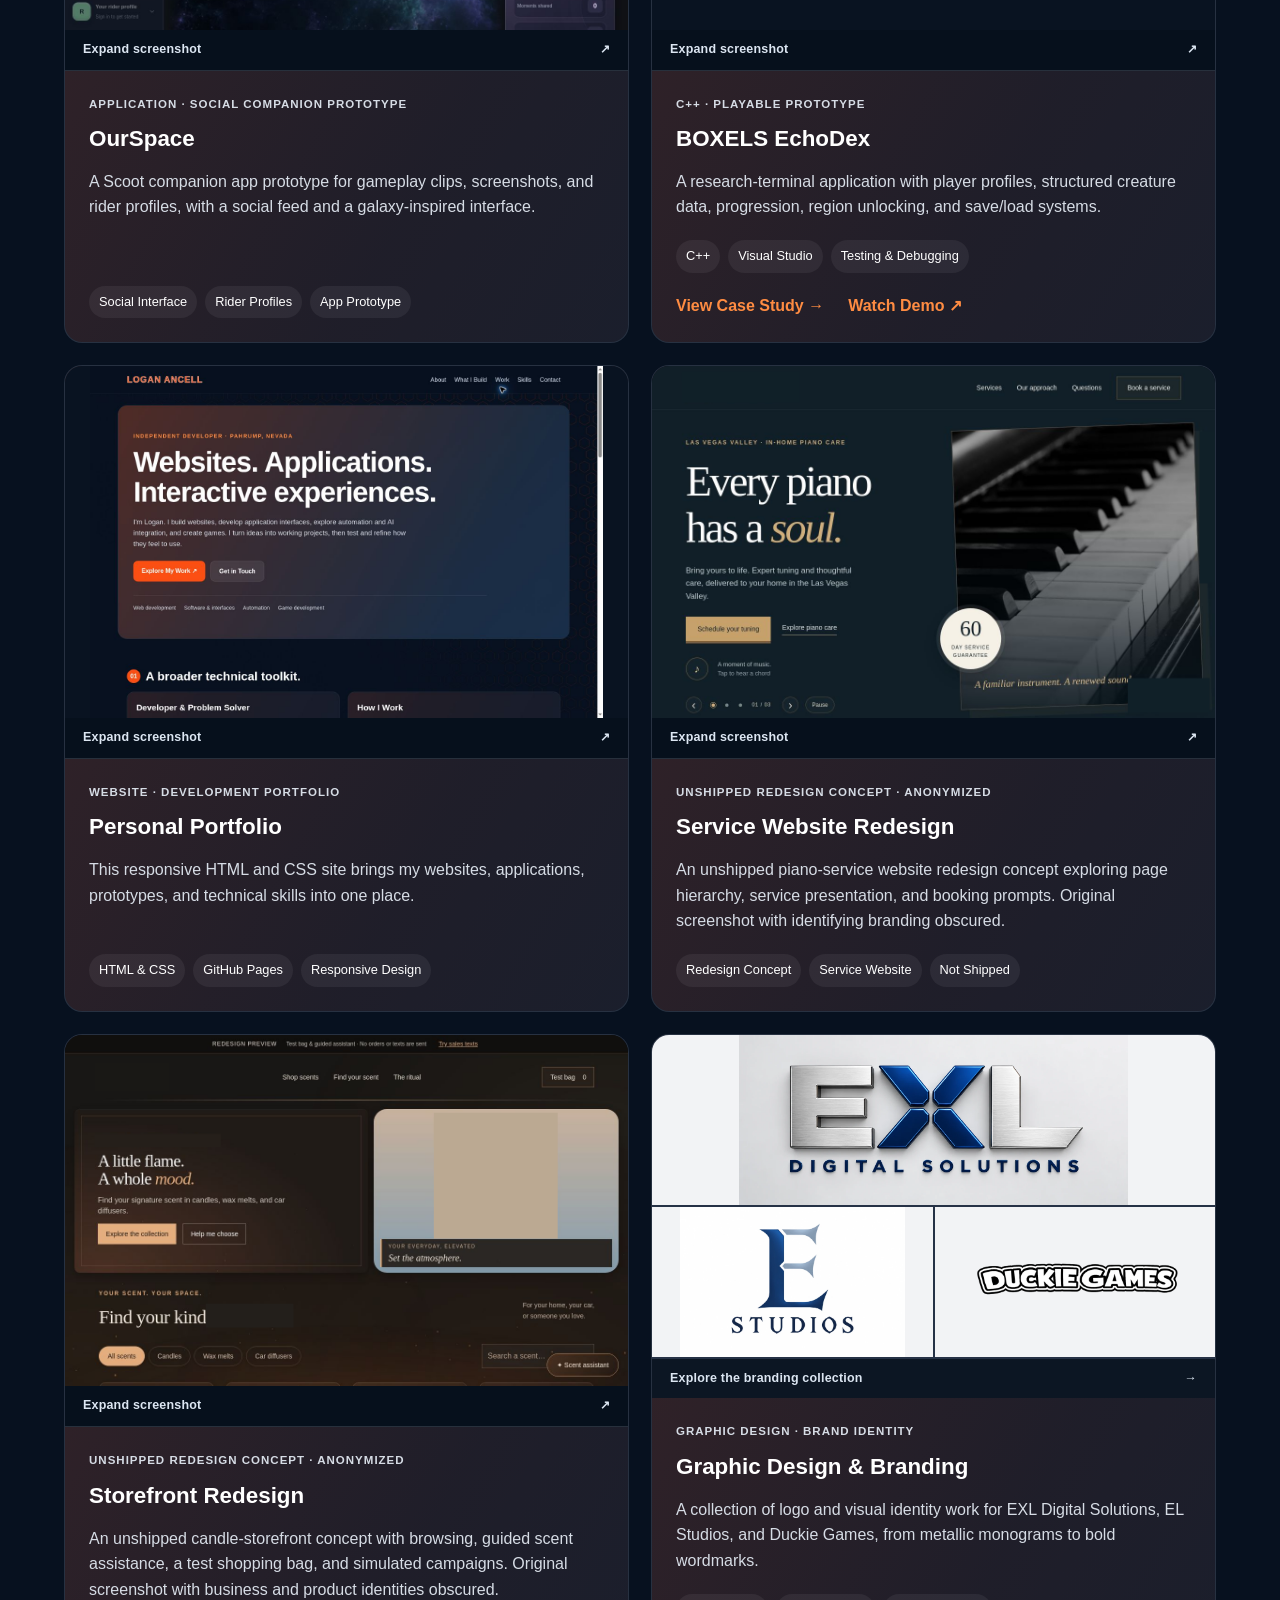
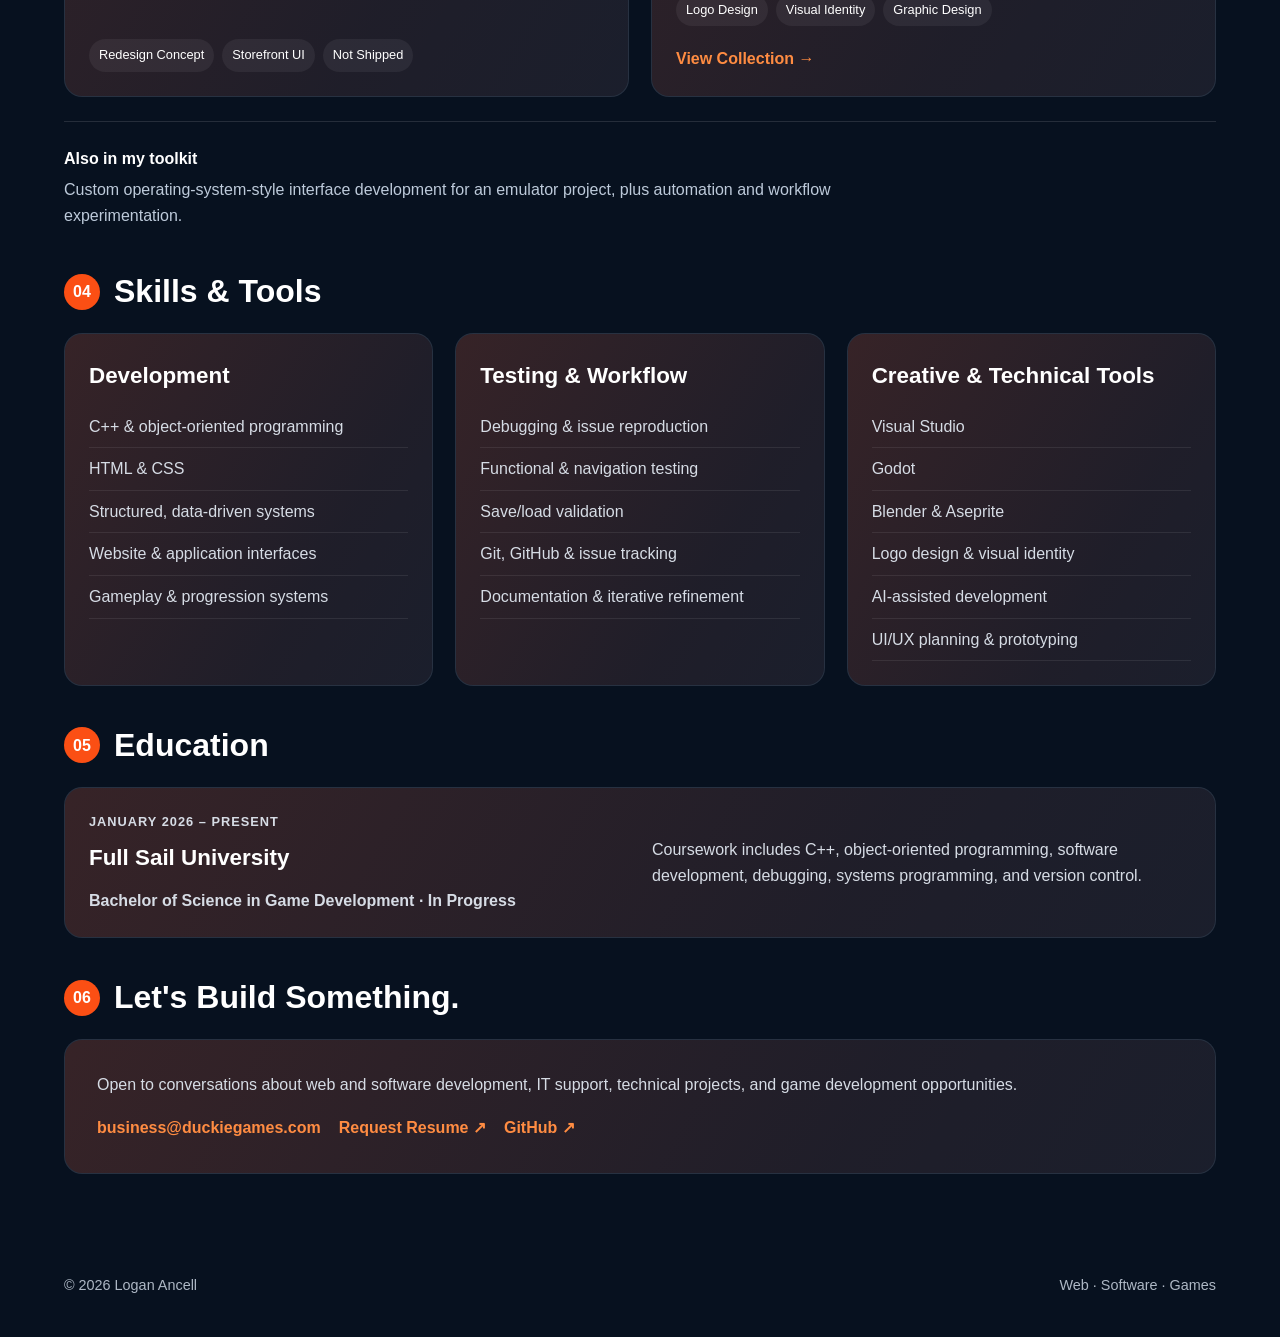
==== commit fbe99ee3: "Add graphic design and branding collection for EXL, EL Studios, and Duckie Games" ====
--- a/index.html
+++ b/index.html
@@ -3,10 +3,10 @@
 <head>
     <meta charset="UTF-8">
     <meta name="viewport" content="width=device-width, initial-scale=1.0">
-    <meta name="description" content="Logan Ancell's development portfolio: websites, application interfaces, automation, and games. Explore technical skills and selected work.">
+    <meta name="description" content="Logan Ancell's development portfolio: websites, application interfaces, automation, games, and graphic design. Explore technical skills and selected work.">
     <meta name="theme-color" content="#07111f">
     <title>Logan Ancell | Web, Software & Game Development</title>
-    <link rel="stylesheet" href="style.css?v=20261027-update4">
+    <link rel="stylesheet" href="style.css?v=20261027-branding">
 </head>
 <body>
     <a class="skip-link" href="#main">Skip to content</a>
@@ -18,6 +18,7 @@
                 <a href="#capabilities">What I Build</a>
                 <a href="#projects">Work</a>
                 <a href="#skills">Skills</a>
+                <a href="projects/branding.html">Branding</a>
                 <a href="contact.html">Contact</a>
             </div>
         </div>
@@ -27,7 +28,7 @@
         <div class="hero-content">
             <p class="hero-tag">INDEPENDENT DEVELOPER · PAHRUMP, NEVADA</p>
             <h1>Websites. Applications.<br>Interactive experiences.</h1>
-            <p class="hero-text">I'm Logan. I build websites, develop application interfaces, explore automation and AI integration, and create games. I turn ideas into working projects, then test and refine how they feel to use.</p>
+            <p class="hero-text">I'm Logan. I build websites, develop application interfaces, explore automation and AI integration, design brand identities, and create games. I turn ideas into working projects, then test and refine how they feel to use.</p>
             <div class="hero-buttons">
                 <a href="#projects" class="btn btn-primary">Explore My Work <span aria-hidden="true">↗</span></a>
                 <a href="contact.html" class="btn btn-secondary">Get in Touch</a>
@@ -74,6 +75,12 @@
                     <p>Gameplay prototypes, progression systems, save data, and interactive worlds. Game development is where I bring programming, interface design, and player feedback together.</p>
                     <div class="tags"><span>Godot</span><span>Gameplay Programming</span><span>Systems Design</span></div>
                 </article>
+                <article class="card capability">
+                    <p class="project-label">GRAPHIC DESIGN &amp; BRANDING</p><h3>Identities With Character</h3>
+                    <p>Logo concepts, wordmarks, monograms, and visual direction for brands and studios. I explore typography, color, and style to give each project a distinct identity.</p>
+                    <div class="tags"><span>Logo Design</span><span>Visual Identity</span><span>Graphic Design</span></div>
+                    <a href="projects/branding.html" class="project-link">Explore Branding Work →</a>
+                </article>
             </div>
         </section>
         <section id="projects" class="section">
@@ -154,6 +161,19 @@
                     <h3>Storefront Redesign</h3>
                     <p>An unshipped candle-storefront concept with browsing, guided scent assistance, a test shopping bag, and simulated campaigns. Original screenshot with business and product identities obscured.</p>
                     <div class="tags"><span>Redesign Concept</span><span>Storefront UI</span><span>Not Shipped</span></div>
+                </article>
+                <article class="project-card gallery-card">
+                    <a class="branding-preview" href="projects/branding.html" aria-label="View Graphic Design and Branding collection">
+                        <div class="brand-tile brand-tile-wide"><img src="images/branding/exl.webp" alt="EXL Digital Solutions silver and blue logo" width="1400" height="613" loading="lazy"></div>
+                        <div class="brand-tile"><img src="images/branding/el-studios.webp" alt="EL Studios blue and silver monogram" width="1400" height="933" loading="lazy"></div>
+                        <div class="brand-tile"><img src="images/branding/duckie-games.webp" alt="Duckie Games outlined wordmark" width="1400" height="933" loading="lazy"></div>
+                        <span class="screenshot-caption">Explore the branding collection <span aria-hidden="true">→</span></span>
+                    </a>
+                    <p class="project-label">GRAPHIC DESIGN · BRAND IDENTITY</p>
+                    <h3>Graphic Design &amp; Branding</h3>
+                    <p>A collection of logo and visual identity work for EXL Digital Solutions, EL Studios, and Duckie Games, from metallic monograms to bold wordmarks.</p>
+                    <div class="tags"><span>Logo Design</span><span>Visual Identity</span><span>Graphic Design</span></div>
+                    <a href="projects/branding.html" class="project-link">View Collection →</a>
                 </article>
             </div>
             <div class="additional-work">
@@ -171,7 +191,7 @@
                     <li>Debugging & issue reproduction</li><li>Functional & navigation testing</li><li>Save/load validation</li><li>Git, GitHub & issue tracking</li><li>Documentation & iterative refinement</li>
                 </ul></article>
                 <article class="card"><h3>Creative & Technical Tools</h3><ul>
-                    <li>Visual Studio</li><li>Godot</li><li>Blender & Aseprite</li><li>AI-assisted development</li><li>UI/UX planning & prototyping</li>
+                    <li>Visual Studio</li><li>Godot</li><li>Blender &amp; Aseprite</li><li>Logo design &amp; visual identity</li><li>AI-assisted development</li><li>UI/UX planning & prototyping</li>
                 </ul></article>
             </div>
         </section>
--- a/style.css
+++ b/style.css
@@ -919,3 +919,33 @@
 .thanks-card { max-width: 720px; margin: 60px auto; padding: 40px; }
 .thanks-card h1 { font-size: 2.4rem; line-height: 1.2; margin-bottom: 20px; }
 .thanks-card .btn { margin-top: 24px; }
+
+/* Branding collection preview */
+.branding-preview { display: grid; grid-template-columns: 1fr 1fr; grid-template-rows: 170px 150px auto; margin: -24px -24px 24px; gap: 2px; background: #263246; color: #dce6f2; text-decoration: none; }
+.brand-tile { background: #f2f3f5; overflow: hidden; }
+.brand-tile-wide { grid-column: 1 / -1; }
+.brand-tile img { display: block; width: 100%; height: 100%; object-fit: contain; }
+.branding-preview .screenshot-caption { grid-column: 1 / -1; }
+.branding-preview:hover .screenshot-caption { color: #ffad7c; }
+.branding-page { padding-top: 32px; }
+.branding-intro { max-width: 800px; margin: 48px 0; }
+.branding-intro h1 { font-size: clamp(2.5rem,5vw,4.3rem); letter-spacing: -1.5px; line-height: 1.1; margin-bottom: 24px; }
+.branding-intro > p:last-child { color: #bdcada; font-size: 1.08rem; }
+.brand-showcase { display: grid; grid-template-columns: .75fr 1.25fr; align-items: center; gap: 36px; padding: 40px 0; border-top: 1px solid rgba(255,255,255,.12); }
+.brand-copy h2 { font-size: 2rem; margin-bottom: 16px; }
+.brand-copy > p:not(.project-label) { color: #bdcada; }
+.brand-showcase figure { margin: 0; min-width: 0; }
+.brand-showcase img { display: block; width: 100%; height: auto; border-radius: 16px; }
+.brand-showcase figcaption { color: #aeb8c5; font-size: .8rem; margin-top: 12px; }
+.branding-contact { margin-top: 32px; }
+.branding-contact h2 { margin-bottom: 12px; }
+.branding-contact .btn { margin-top: 22px; }
+@media(max-width:800px) {
+    .brand-showcase { grid-template-columns: 1fr; gap: 24px; }
+}
+@media(max-width:700px) {
+    .branding-preview { margin: -22px -22px 22px; grid-template-rows: 140px 120px auto; }
+    .branding-intro { margin: 32px 0; }
+    .brand-showcase { padding: 28px 0; }
+}
+.capability:last-child:nth-child(odd) { grid-column: 1 / -1; }
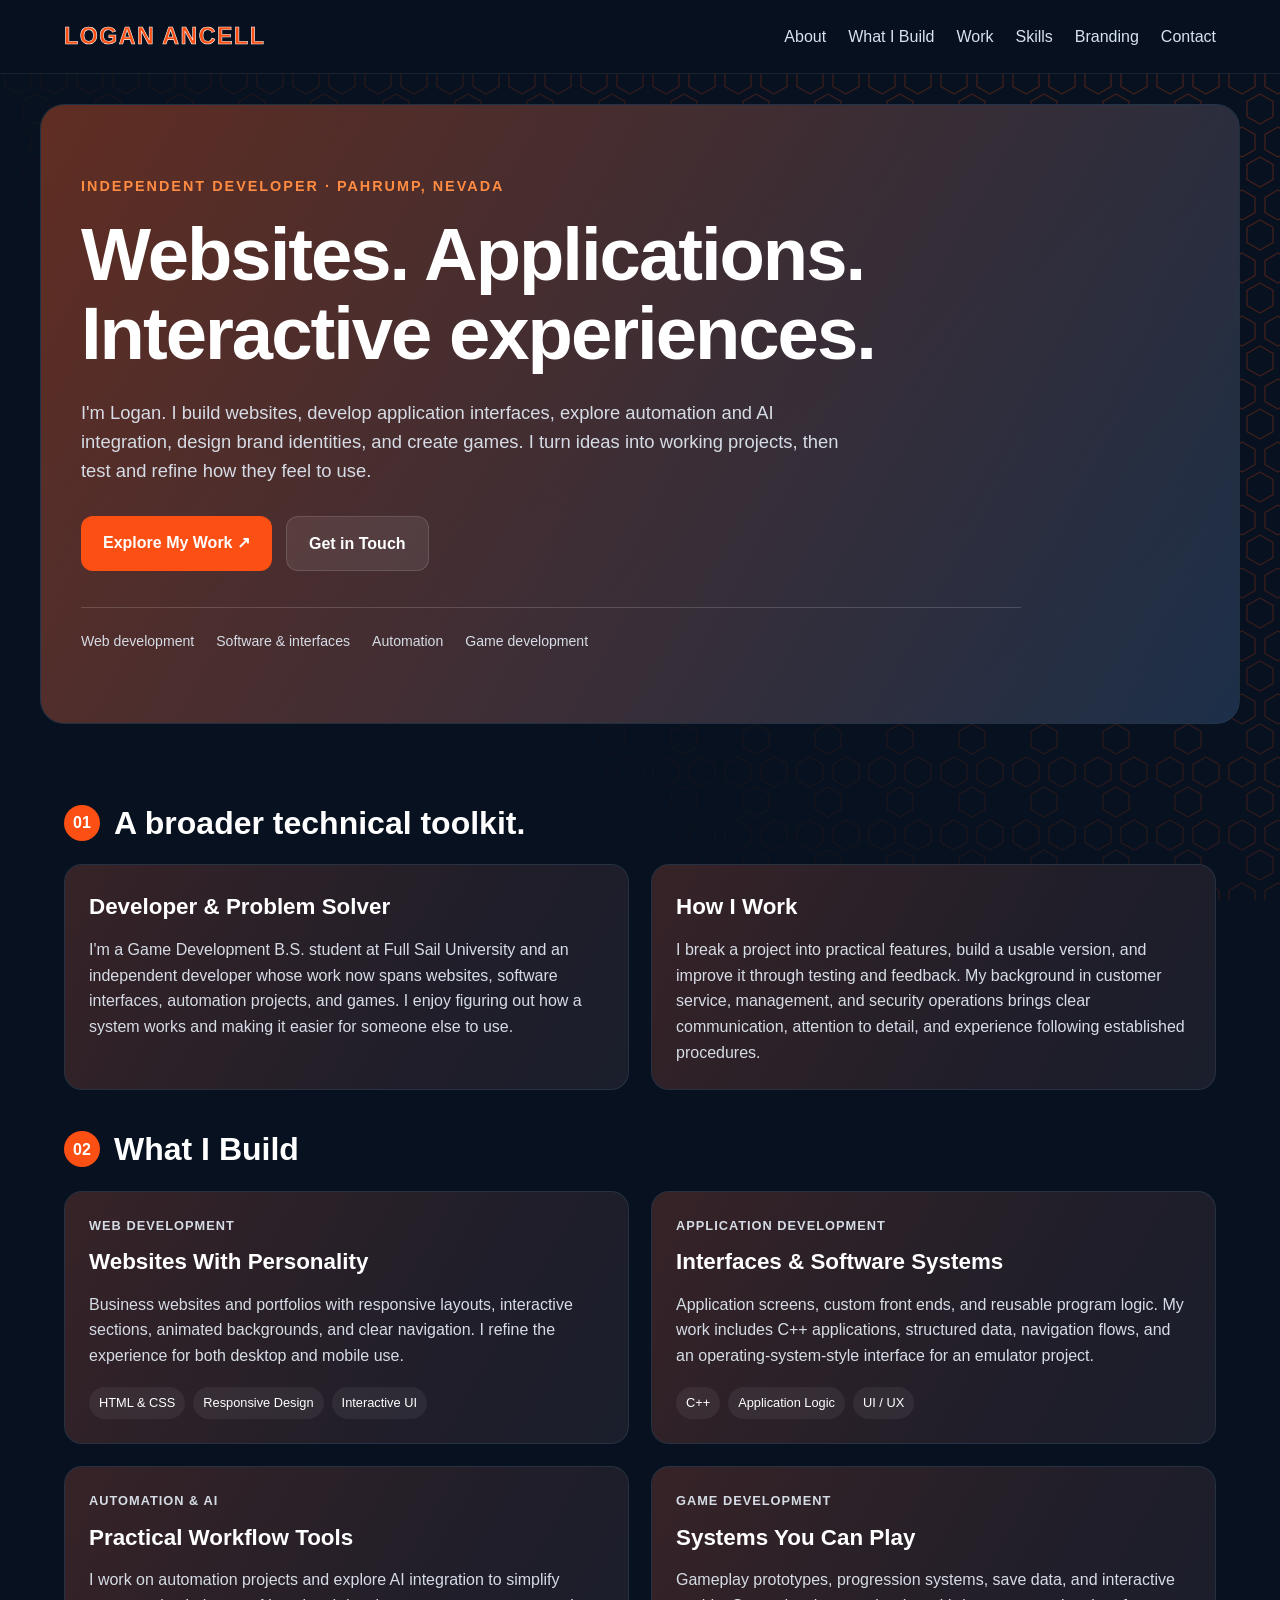
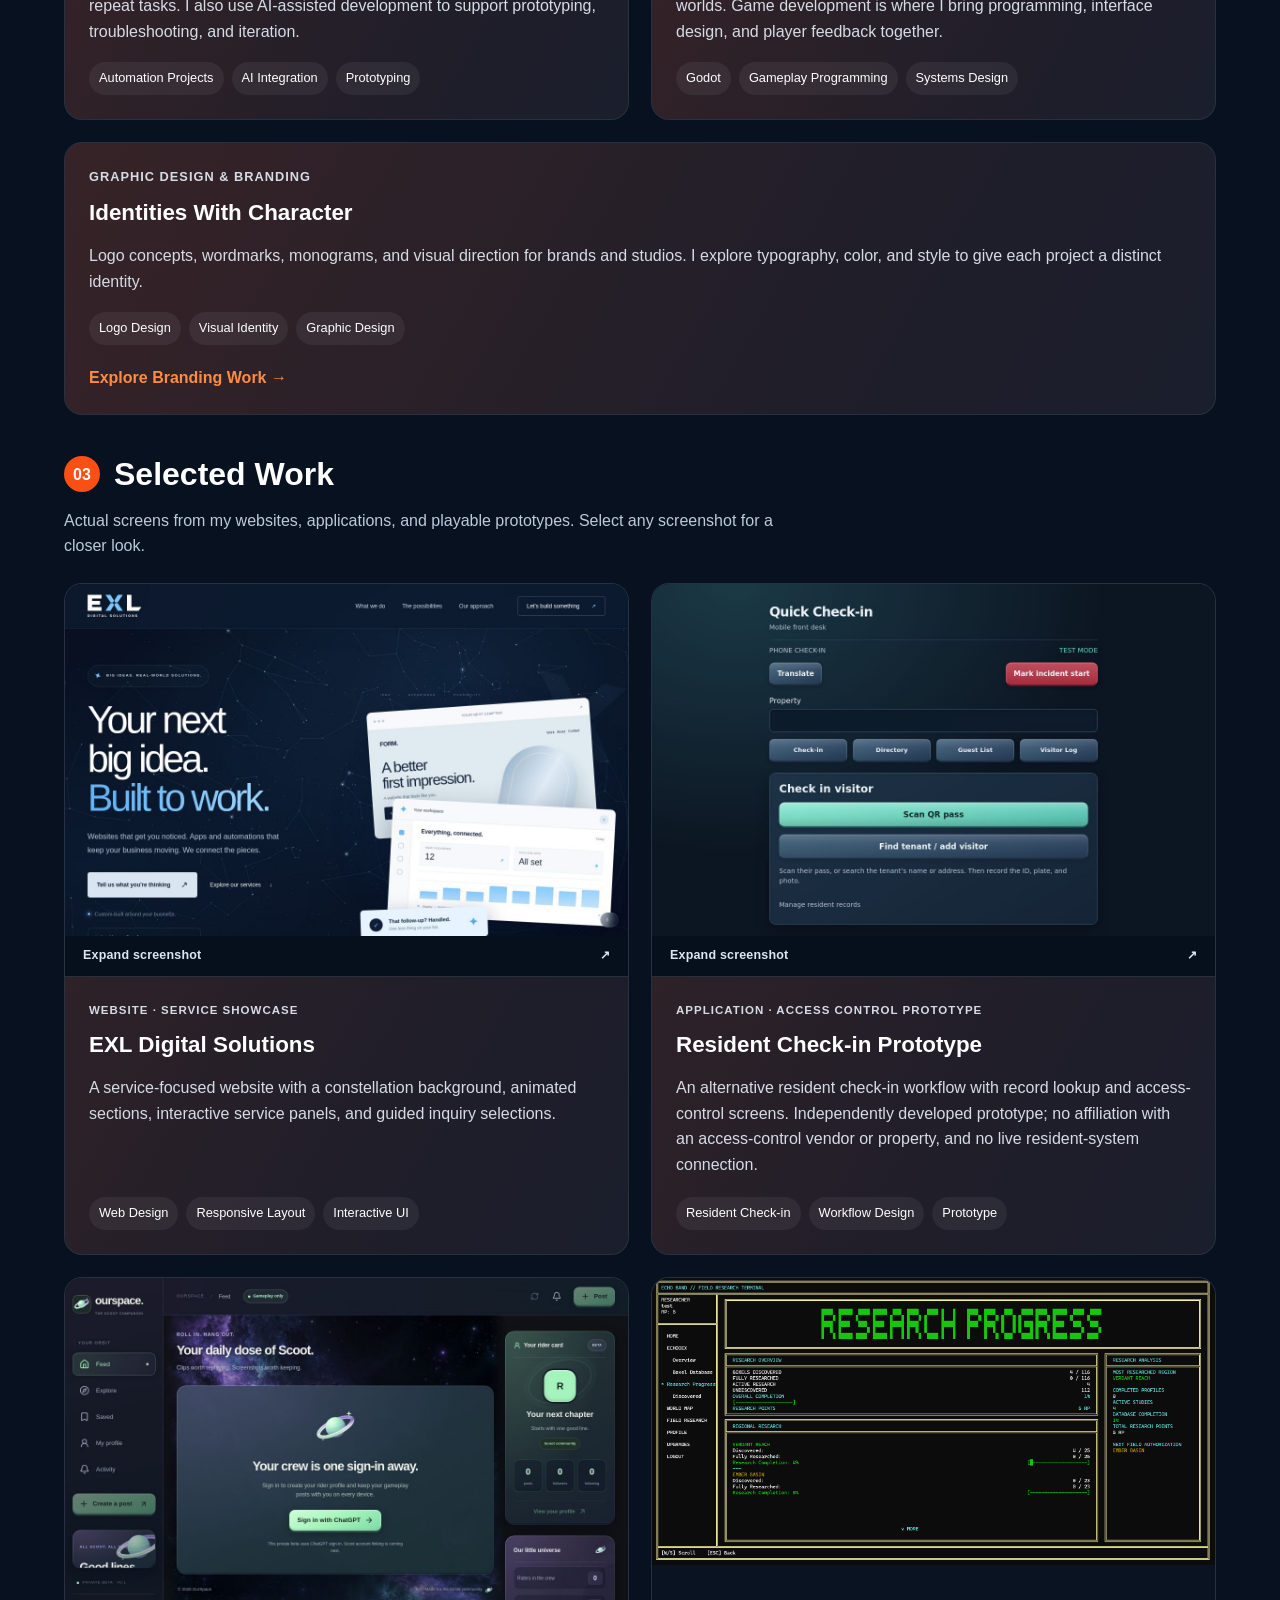
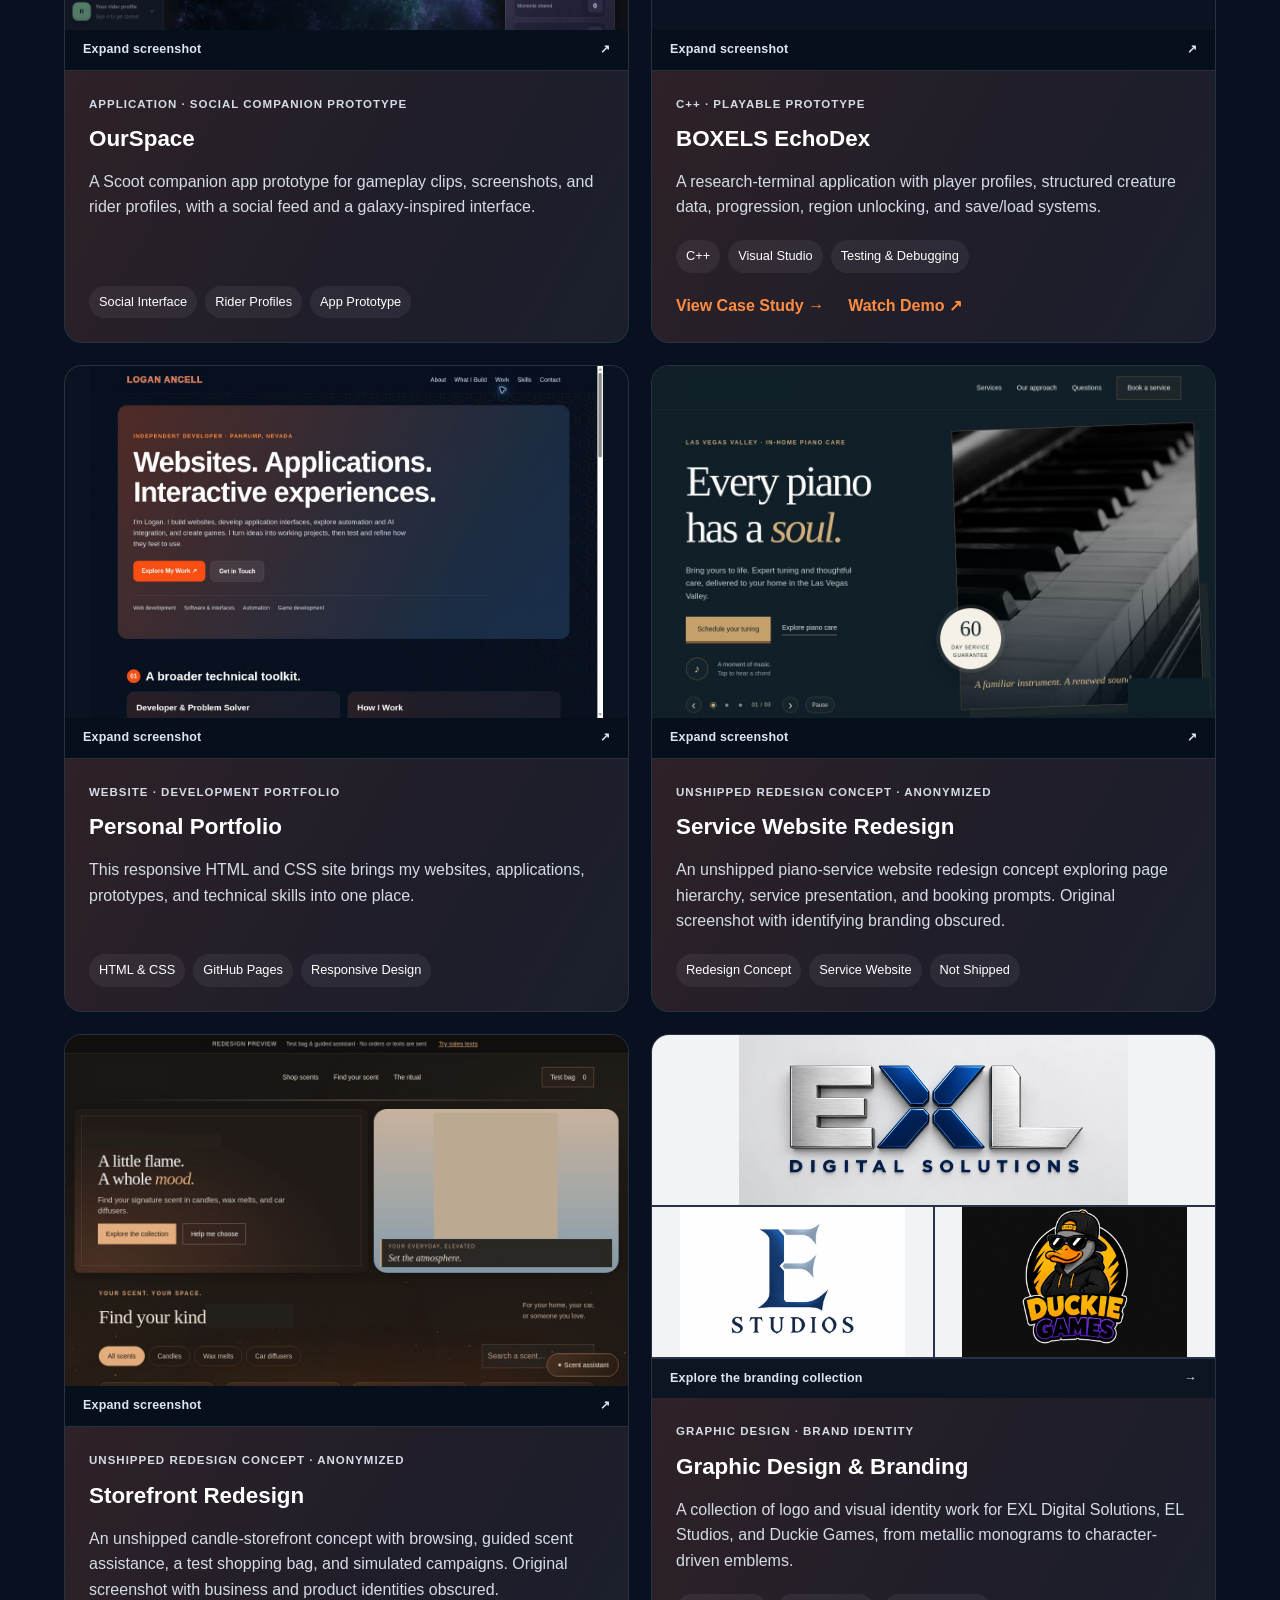
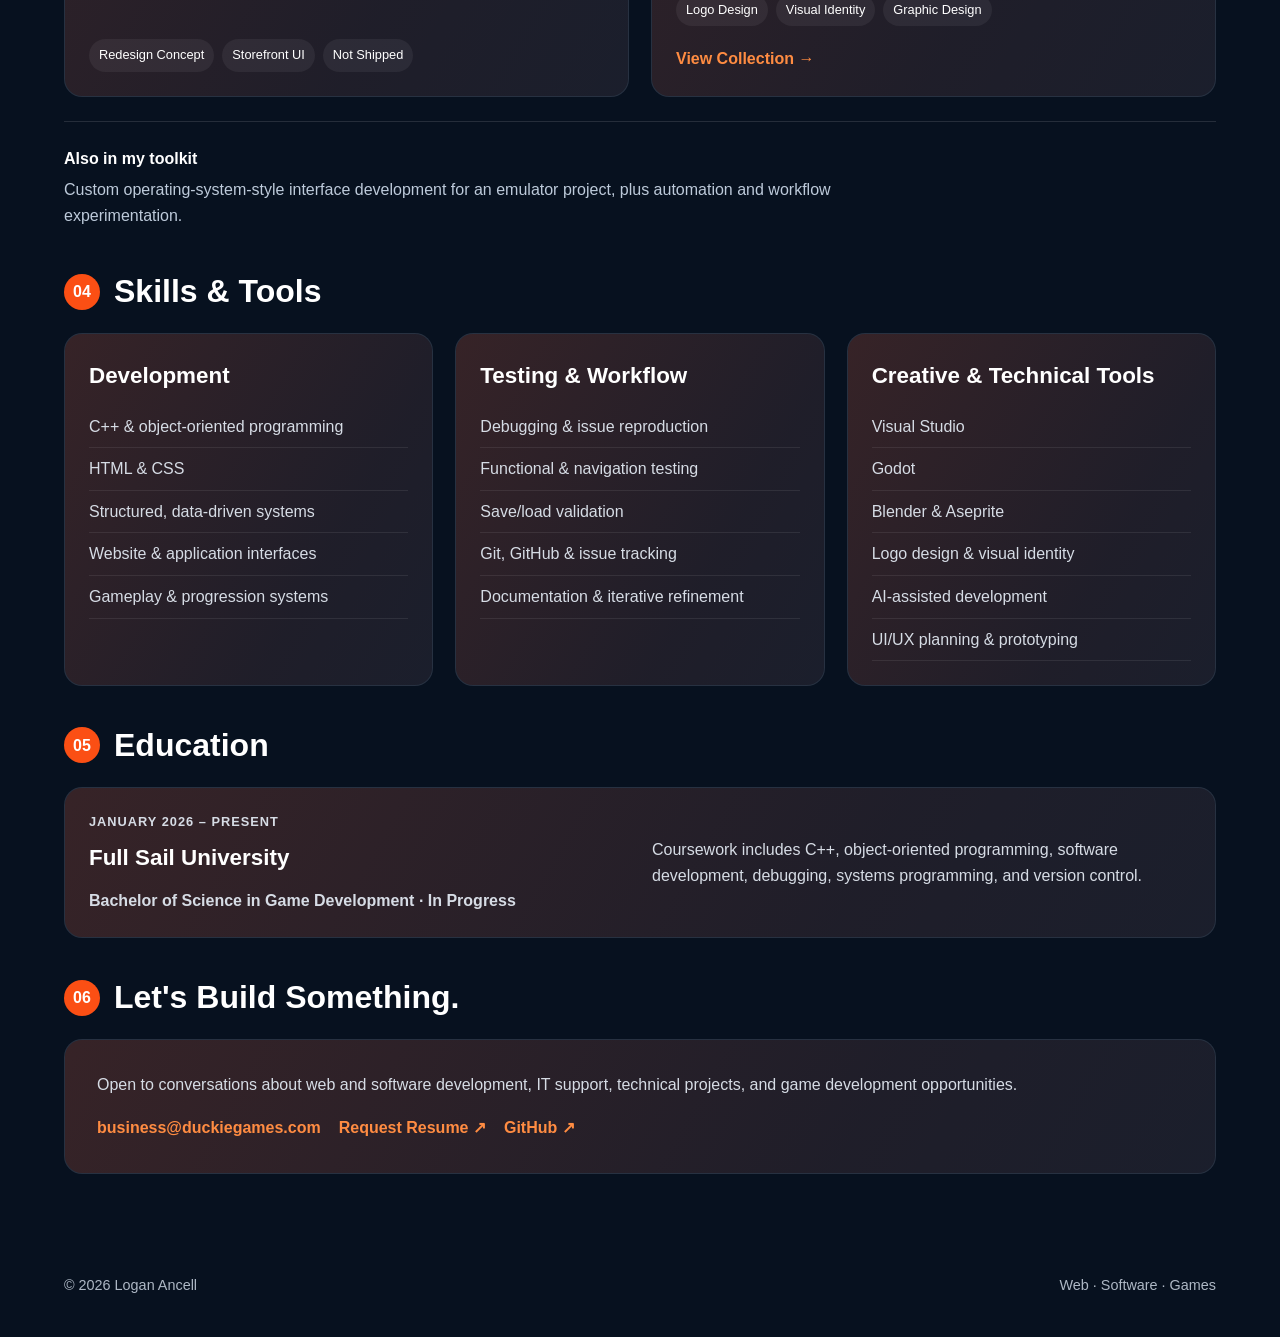
==== commit cb43d1ef: "Use main Duckie Games hoodie mascot in branding collection" ====
--- a/index.html
+++ b/index.html
@@ -166,12 +166,12 @@
                     <a class="branding-preview" href="projects/branding.html" aria-label="View Graphic Design and Branding collection">
                         <div class="brand-tile brand-tile-wide"><img src="images/branding/exl.webp" alt="EXL Digital Solutions silver and blue logo" width="1400" height="613" loading="lazy"></div>
                         <div class="brand-tile"><img src="images/branding/el-studios.webp" alt="EL Studios blue and silver monogram" width="1400" height="933" loading="lazy"></div>
-                        <div class="brand-tile"><img src="images/branding/duckie-games.webp" alt="Duckie Games outlined wordmark" width="1400" height="933" loading="lazy"></div>
+                        <div class="brand-tile"><img src="images/branding/duckie-mascot.webp" alt="Duckie Games duck mascot wearing a black hoodie, sunglasses, and backward cap" width="1400" height="933" loading="lazy"></div>
                         <span class="screenshot-caption">Explore the branding collection <span aria-hidden="true">→</span></span>
                     </a>
                     <p class="project-label">GRAPHIC DESIGN · BRAND IDENTITY</p>
                     <h3>Graphic Design &amp; Branding</h3>
-                    <p>A collection of logo and visual identity work for EXL Digital Solutions, EL Studios, and Duckie Games, from metallic monograms to bold wordmarks.</p>
+                    <p>A collection of logo and visual identity work for EXL Digital Solutions, EL Studios, and Duckie Games, from metallic monograms to character-driven emblems.</p>
                     <div class="tags"><span>Logo Design</span><span>Visual Identity</span><span>Graphic Design</span></div>
                     <a href="projects/branding.html" class="project-link">View Collection →</a>
                 </article>
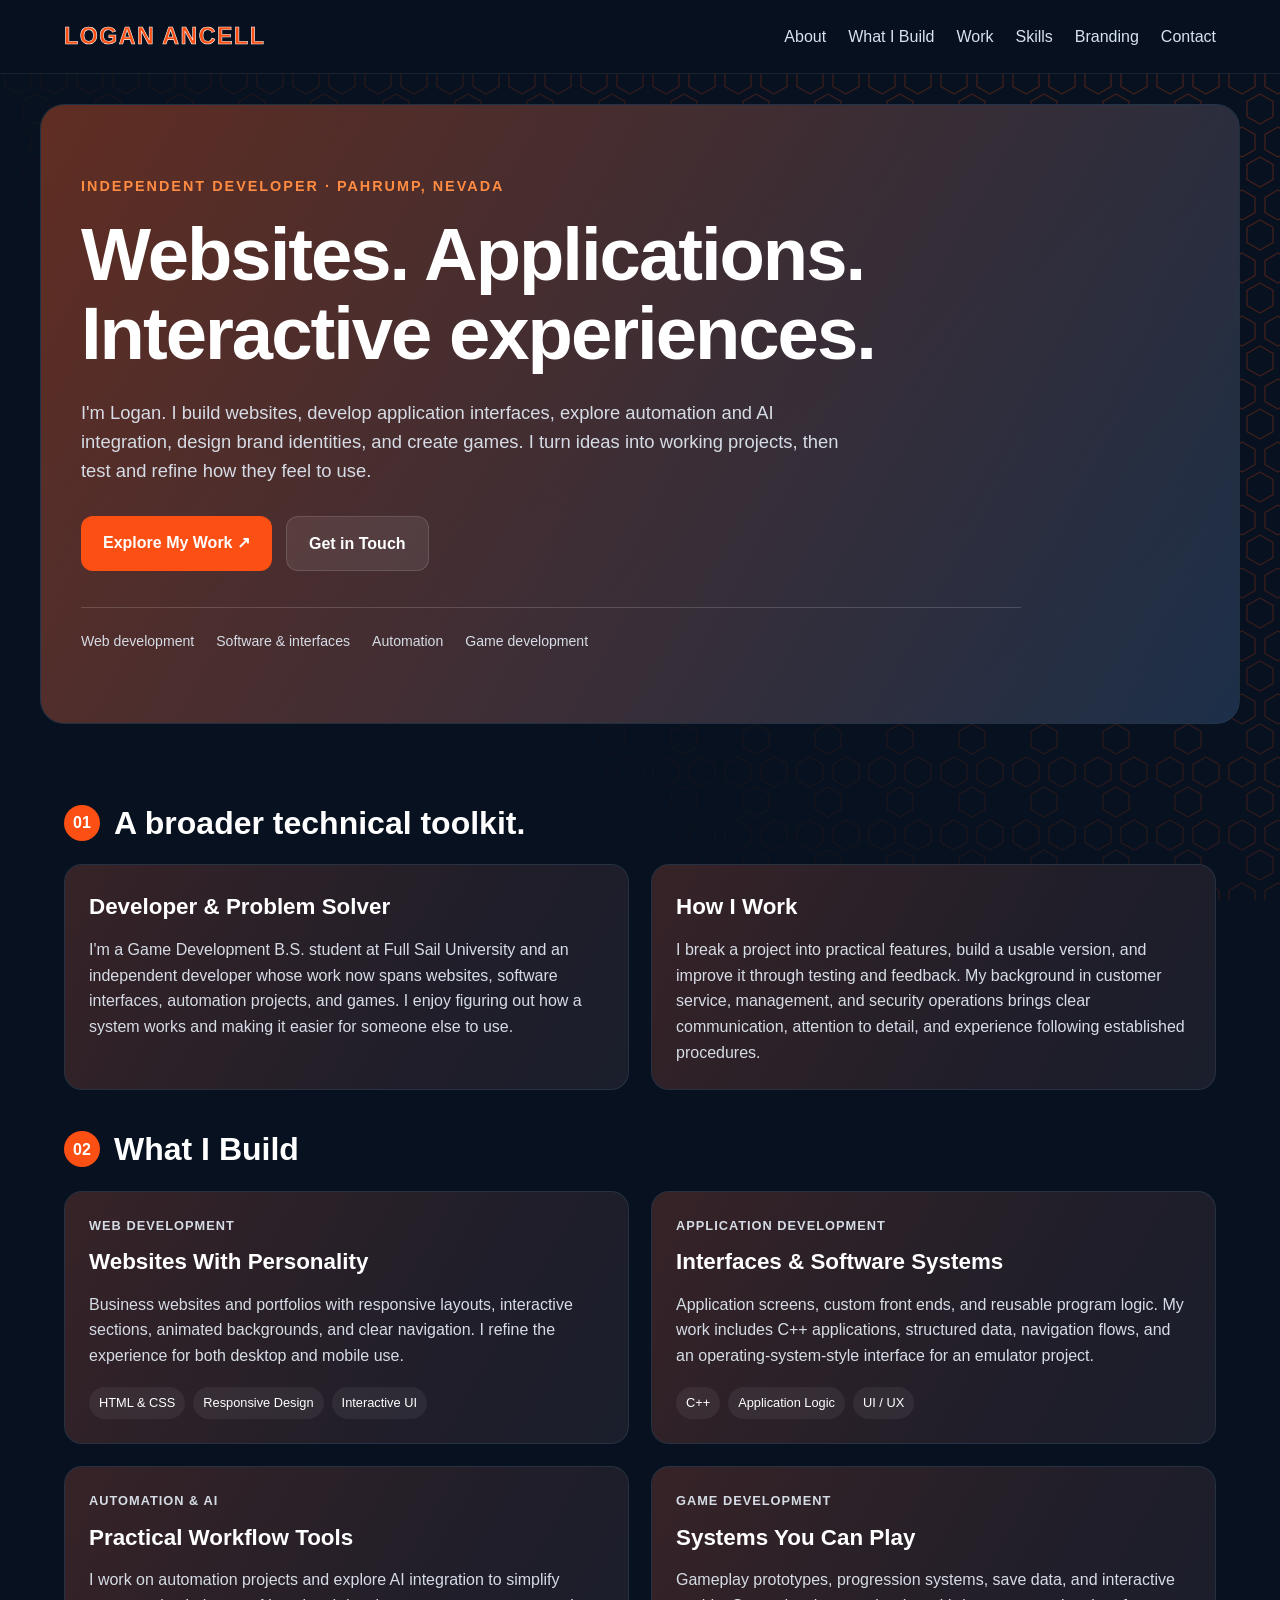
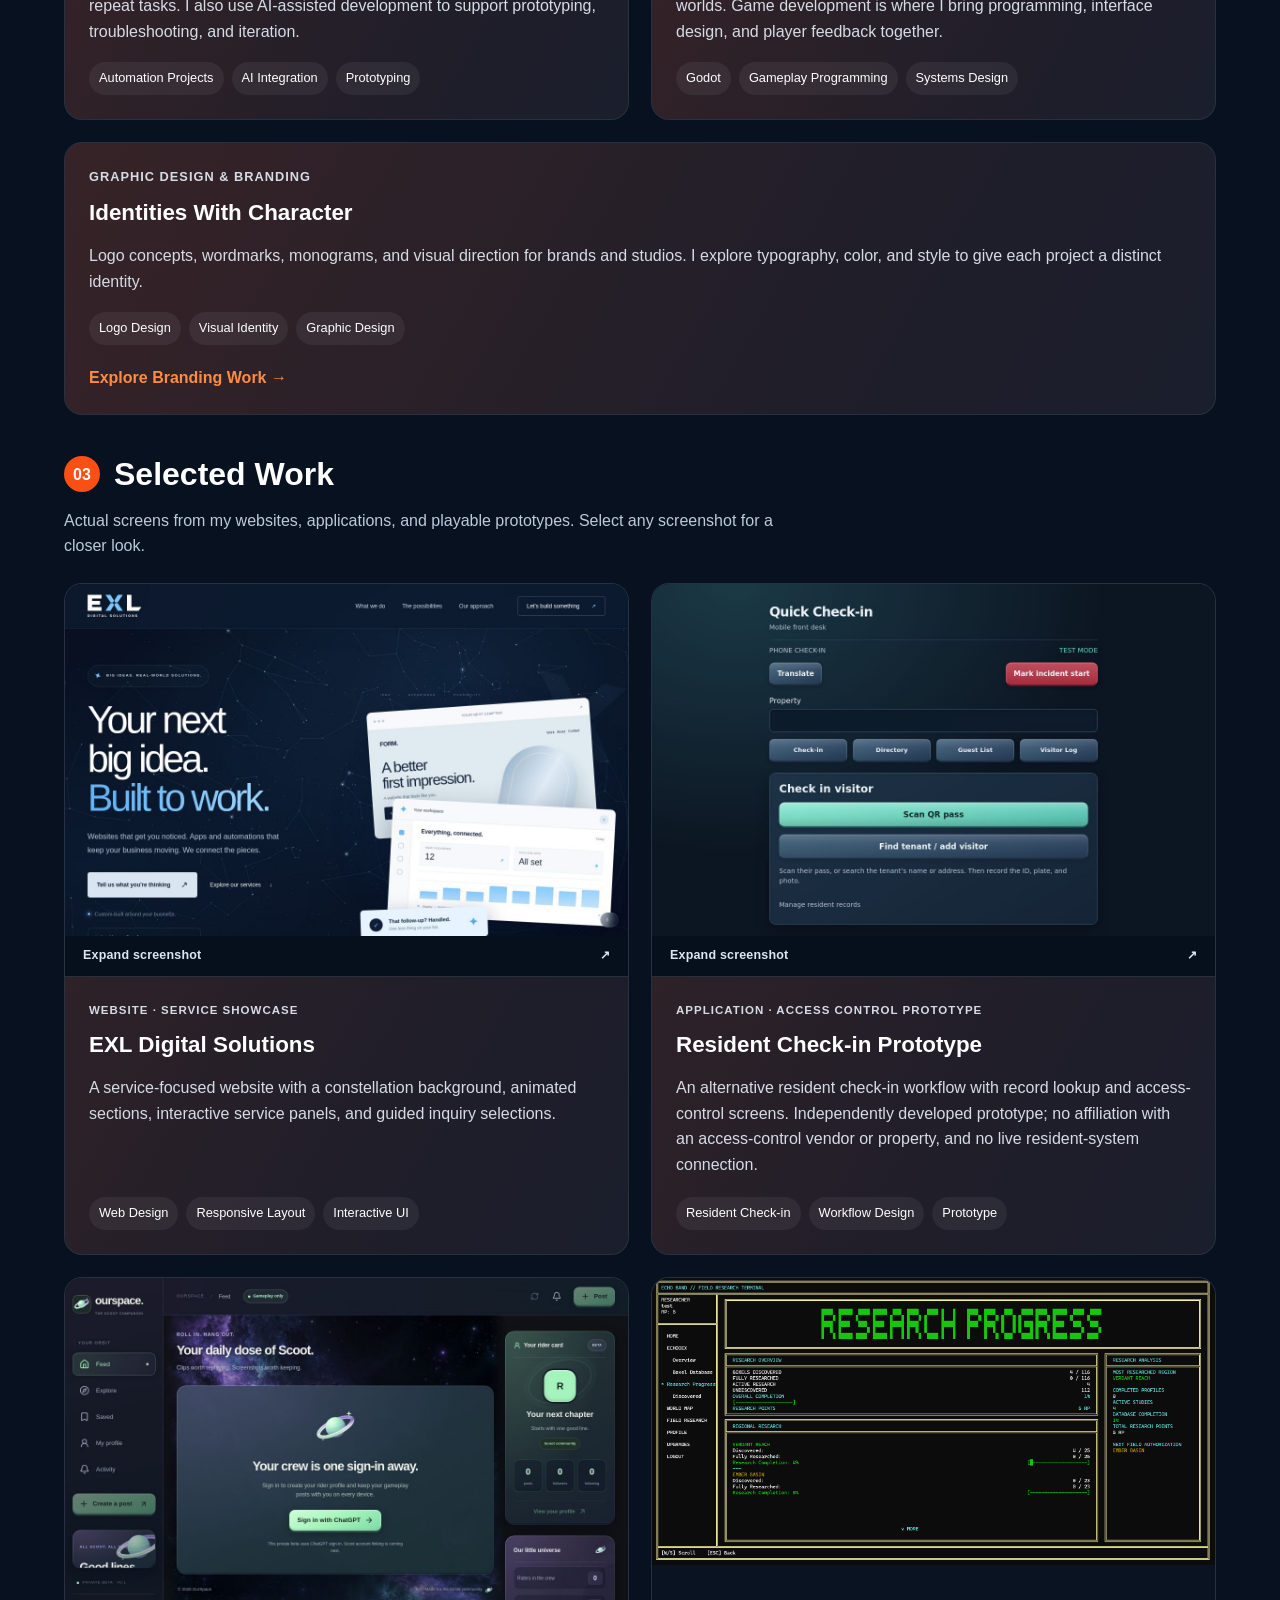
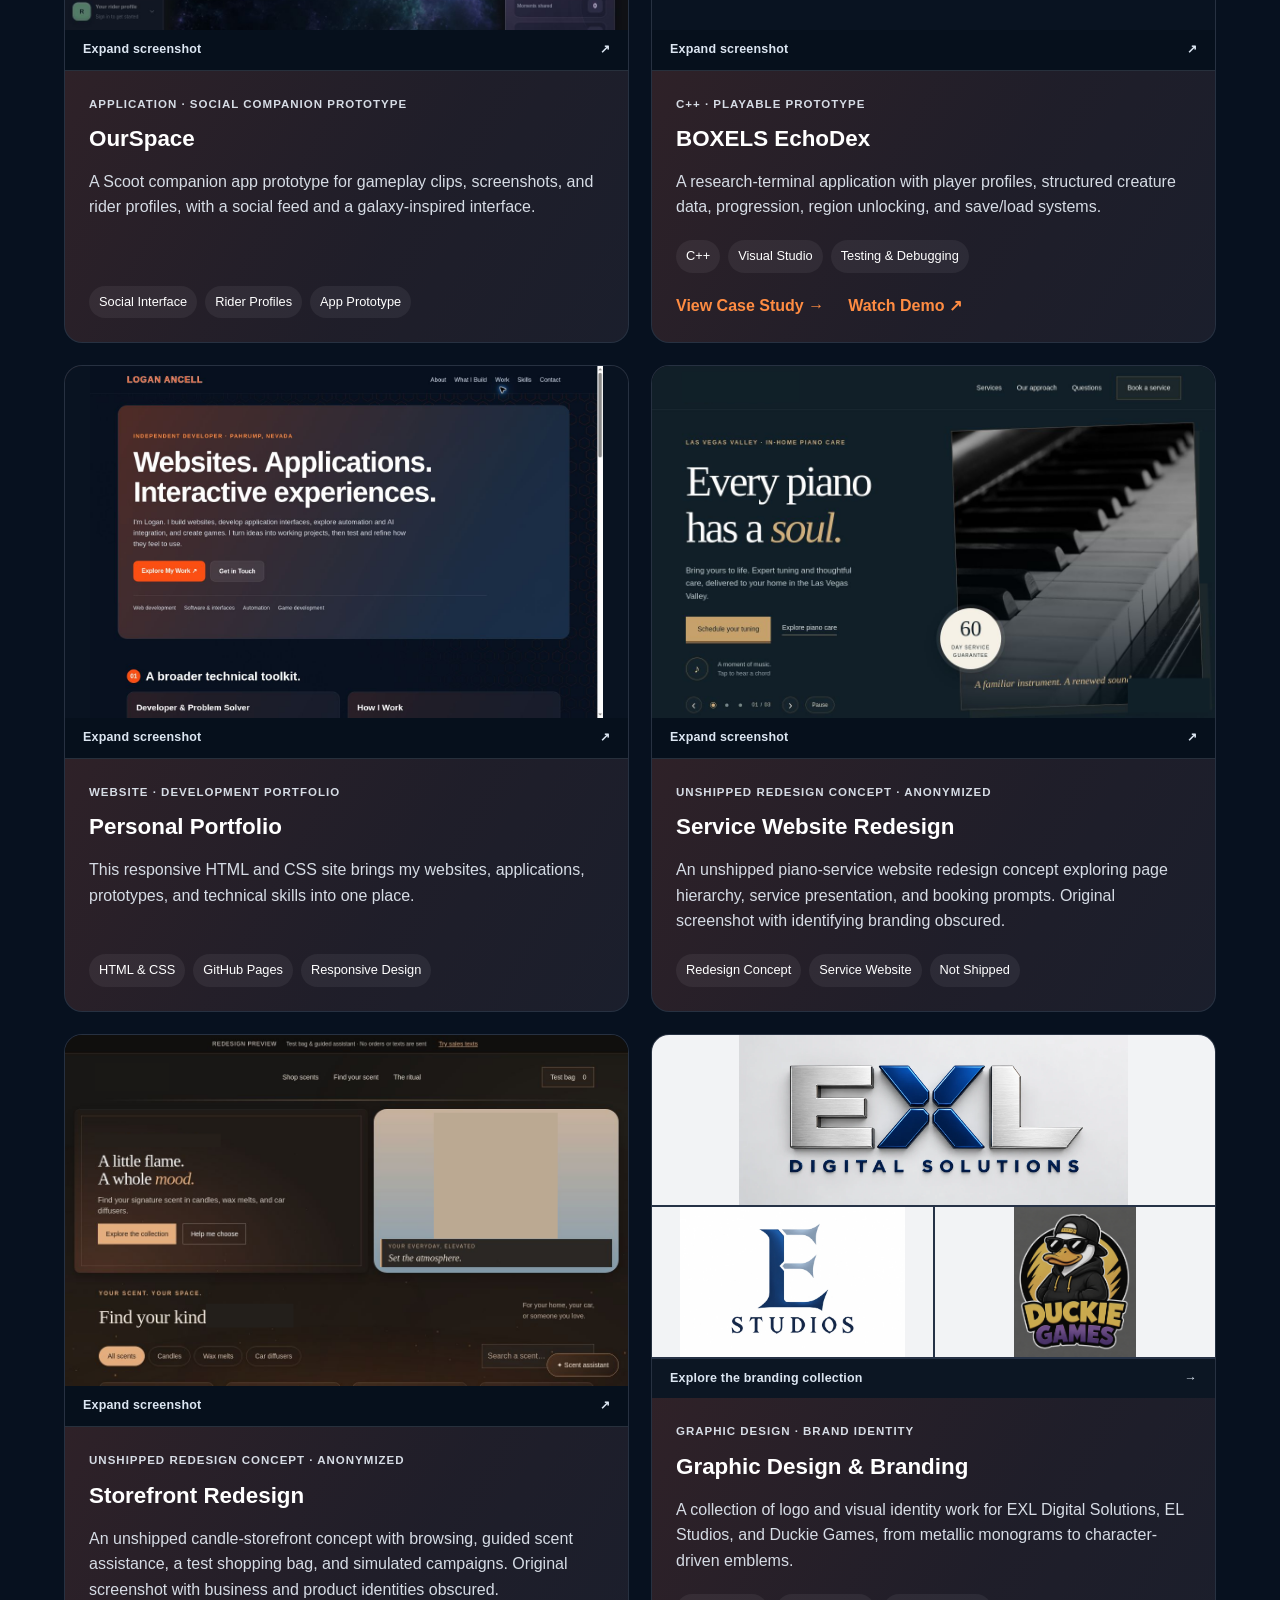
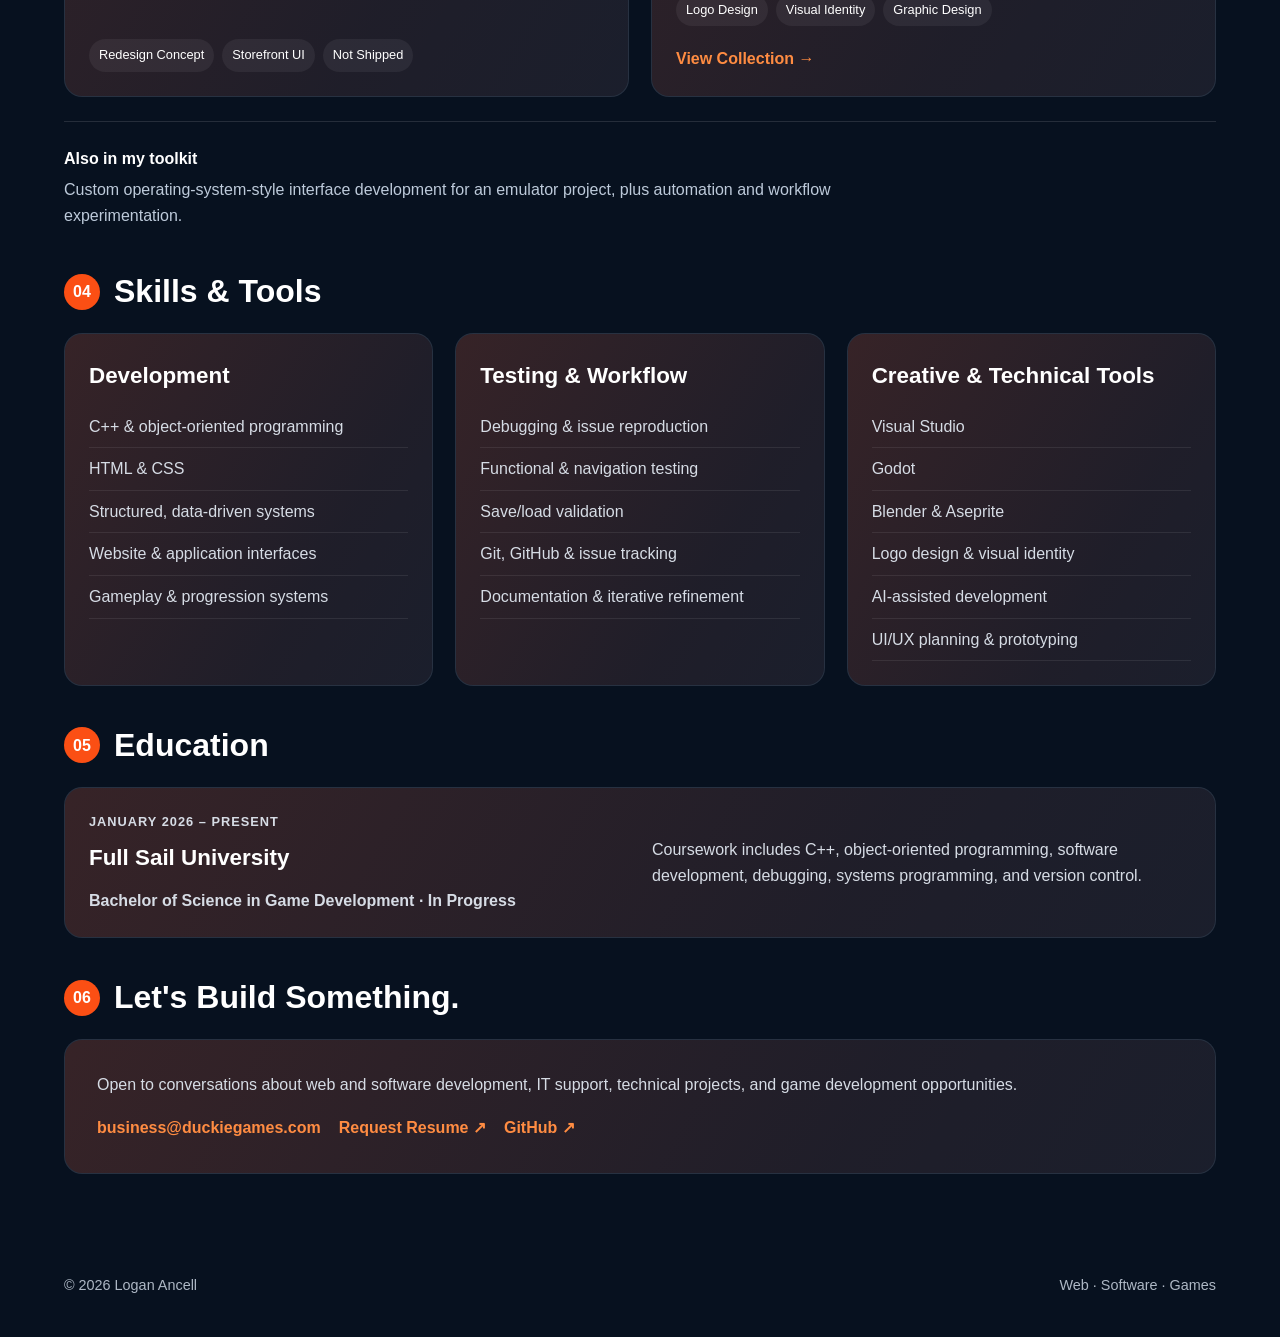
==== commit ace03e87: "Replace Duckie Games picture with selected white duck" ====
--- a/index.html
+++ b/index.html
@@ -166,7 +166,7 @@
                     <a class="branding-preview" href="projects/branding.html" aria-label="View Graphic Design and Branding collection">
                         <div class="brand-tile brand-tile-wide"><img src="images/branding/exl.webp" alt="EXL Digital Solutions silver and blue logo" width="1400" height="613" loading="lazy"></div>
                         <div class="brand-tile"><img src="images/branding/el-studios.webp" alt="EL Studios blue and silver monogram" width="1400" height="933" loading="lazy"></div>
-                        <div class="brand-tile"><img src="images/branding/duckie-mascot.webp" alt="Duckie Games duck mascot wearing a black hoodie, sunglasses, and backward cap" width="1400" height="933" loading="lazy"></div>
+                        <div class="brand-tile"><img src="images/branding/duckie-white.webp" alt="Duckie Games white duck mascot wearing a black hoodie, sunglasses, and backward cap" width="1130" height="1392" loading="lazy"></div>
                         <span class="screenshot-caption">Explore the branding collection <span aria-hidden="true">→</span></span>
                     </a>
                     <p class="project-label">GRAPHIC DESIGN · BRAND IDENTITY</p>
